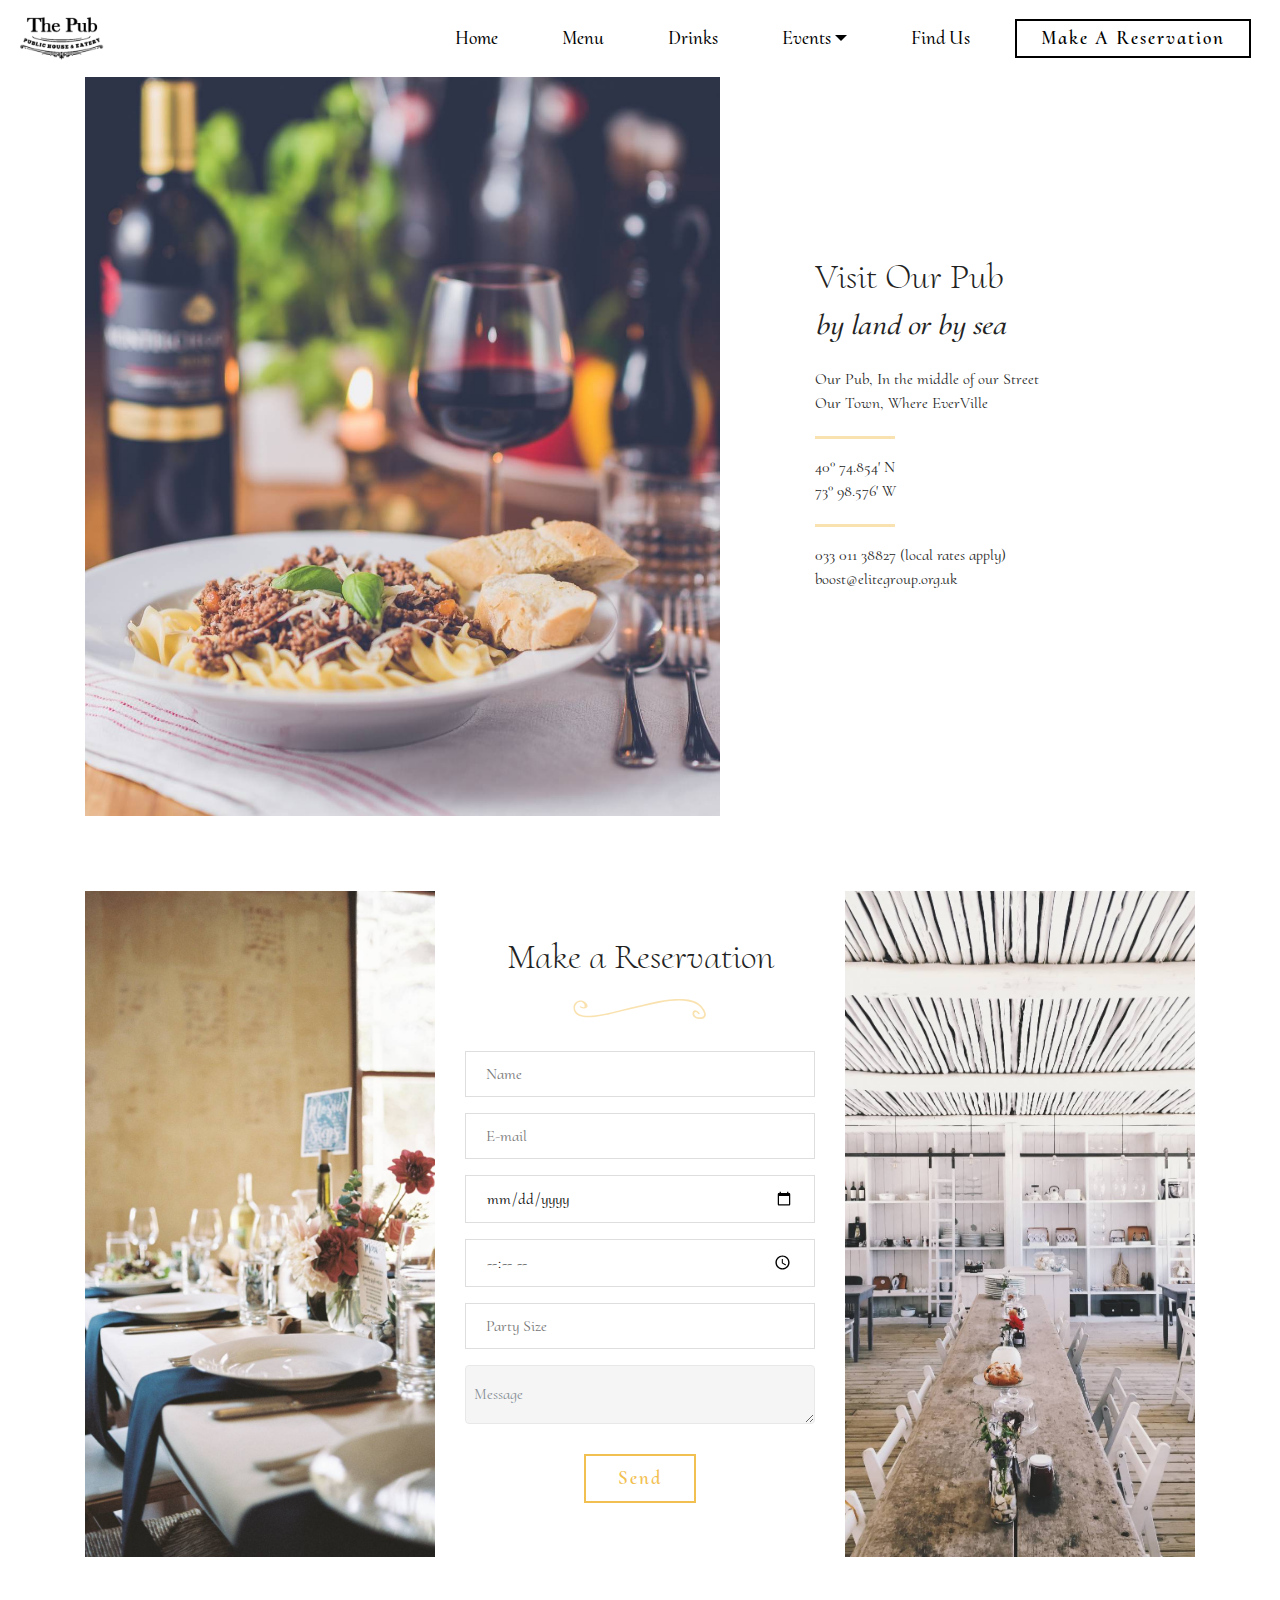
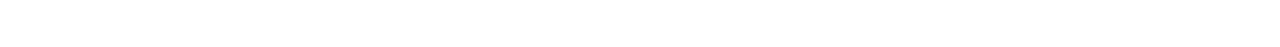
==== contactus.html @ 4fa874d4 "create github pages" ====
<!DOCTYPE html>
<html >
<head>
  <!-- Site made with Mobirise Website Builder v4.7.7, https://mobirise.com -->
  <meta charset="UTF-8">
  <meta http-equiv="X-UA-Compatible" content="IE=edge">
  <meta name="generator" content="Mobirise v4.7.7, mobirise.com">
  <meta name="viewport" content="width=device-width, initial-scale=1, minimum-scale=1">
  <link rel="shortcut icon" href="assets/images/the-pub-logo-122x78.png" type="image/x-icon">
  <meta name="description" content="">
  <title>Contact Us</title>
  <link rel="stylesheet" href="assets/tether/tether.min.css">
  <link rel="stylesheet" href="assets/bootstrap/css/bootstrap.min.css">
  <link rel="stylesheet" href="assets/bootstrap/css/bootstrap-grid.min.css">
  <link rel="stylesheet" href="assets/bootstrap/css/bootstrap-reboot.min.css">
  <link rel="stylesheet" href="assets/socicon/css/styles.css">
  <link rel="stylesheet" href="assets/dropdown/css/style.css">
  <link rel="stylesheet" href="assets/snow-plugins/style.css">
  <link rel="stylesheet" href="assets/theme/css/style.css">
  <link rel="stylesheet" href="assets/mobirise/css/mbr-additional.css" type="text/css">
  
  
  
</head>
<body>
  <section class="menu cid-qUhtDkOtxI" once="menu" id="menu3-j">

    
    

    <nav class="navbar navbar-dropdown navbar-fixed-top navbar-expand-lg">
        <div class="navbar-brand">
            <span class="navbar-logo">
                <a href="https://mobirise.com">
                    <img src="assets/images/the-pub-logo-122x78.png" alt="Mobirise" title="" style="height: 3.8rem;">
                </a>
            </span>
            
        </div>
        <button class="navbar-toggler" type="button" data-toggle="collapse" data-target="#navbarSupportedContent" aria-controls="navbarNavAltMarkup" aria-expanded="false" aria-label="Toggle navigation">
            <div class="hamburger">
                <span></span>
                <span></span>
                <span></span>
                <span></span>
            </div>
        </button>
      <div class="collapse navbar-collapse" id="navbarSupportedContent">
            <ul class="navbar-nav nav-dropdown" data-app-modern-menu="true"><li class="nav-item">
                    <a class="nav-link link text-black display-4" href="index.html">
                        Home
                    </a>
                </li>
                <li class="nav-item dropdown open">
                    <a class="nav-link link text-black display-4" href="menu.html" aria-expanded="false">
                        Menu
                    </a>
                </li><li class="nav-item"><a class="nav-link link text-black display-4" href="page3.html">
                        Drinks</a></li><li class="nav-item dropdown"><a class="nav-link link text-black dropdown-toggle display-4" href="Events.html" data-toggle="dropdown-submenu" aria-expanded="false">
                        Events</a><div class="dropdown-menu"><a class="text-black dropdown-item display-4" href="Events.html#testimonials2-m">What's On at The Pub?</a><a class="text-black dropdown-item display-4" href="Events.html#features5-l" aria-expanded="true">Catering for your occasions</a></div></li><li class="nav-item"><a class="nav-link link text-black display-4" href="contactus.html#info1-f">Find Us</a></li></ul>
            
            <div class="navbar-buttons mbr-section-btn"><a class="btn btn-sm btn-black-outline display-4" href="contactus.html#form2-k">Make A Reservation</a></div>
      </div>
    </nav>
</section>

<section class="info1 cid-qUhtfuglMV" id="info1-f">

    

    

    <div class="container">
        <div class="row justify-content-center align-items-center">
            <div class="col-xs-12 text-block col-sm-5">
                <h2 class="mbr-section-title mbr-fonts-style display-2 align-left">
                    Visit Our Pub</h2>
                <h3 class="mbr-section-subtitle mbr-fonts-style pb-3 display-5 align-left">
                    <em>by land or by sea</em>
                </h3>
                <div class="mbr-section-text mbr-fonts-style align-left display-7">Our Pub, In the middle of our Street
<div>Our Town, Where EverVille</div></div>
                <div class="underline align-left">
                    <div class="line"></div>
                </div>
                <div class="mbr-section-text mbr-fonts-style align-left display-7">
                    <span>
                        40° 74.854' N <br>
                        73° 98.576' W
                    </span>
                </div>
                <div class="underline align-left">
                    <div class="line"></div>
                </div>
                <div class="mbr-section-text mbr-fonts-style align-left display-7"><span>033 011 38827 (local rates apply)&nbsp;<br>boost@elitegroup.org.uk</span></div>
                
            </div>
            <div class="col-xs-12 col-sm-7 img-block align-center">
                <div class="mbr-figure">
                    <img src="assets/images/03.jpg" alt="Mobirise" title="">
                </div>
            </div>
        </div>
    </div>
</section>

<section class="form2 cid-qUhvvFNGIw" id="form2-k">

    

    

    <div class="container">
        <div class="row justify-content-center align-items-stretch">
            <div class="col-sm-12 col-xl-4 img-block align-center col-md-4">
                <div class="mbr-figure">
                    <img src="assets/images/07.jpg" alt="Mobirise" title="">
                </div>
            </div>
            <div class="form-1 col-sm-12 col-xl-4 align-center col-md-4" data-form-type="formoid">
                <h3 class="form-title mbr-fonts-style align-center display-2">Make a Reservation
                </h3>
                <div class="ornament align-center pt-3 pb-4">
                    <svg xmlns="http://www.w3.org/2000/svg" viewBox="0 0 133 20" height="20" width="150" fill="#f9e2af">
                        <g><path d="M127.18,6.19C121-.05,109.94-.24,101.84.1,90.84.56,80,3.3,69.32,5.77c-8,1.86-16,3.63-24,5.72-9.21,2.41-18.6,4.72-28.14,5.19-4.1.2-8.48,0-12.16-2a6.6,6.6,0,0,1-2.7-9A5.46,5.46,0,0,1,7.07,2.77c4-.22,6.73,8.39-.08,4.58a.49.49,0,0,0-.49.84c4.88,3,10.8,0,5.4-4.91C7.6-.63.4,2.06,0,8-1,24,28.25,17,36.29,15.24,53.74,11.37,70.9,6.44,88.53,3.33c11.1-2,24.75-3.54,35.06,2.19a16,16,0,0,1,6.86,8.85c1.29,4.31-4.35,4.2-7,3.52-4.84-1.26-2.42-8,1.22-3,.61.83,2,0,1.4-.82-2.15-2.93-6.71-4.9-7.12.35s8.36,7.24,11.72,4.47C135,15.32,129.91,9,127.18,6.19Z"></path></g>
                    </svg>
                </div>
                
                <div data-form-alert="" hidden="">Please check your email to ensure we can accommodate you, your table is not confirmed until you receive this from us.  We look forward to seeing you.</div>
                <form class="mbr-form" action="https://mobirise.com/" method="post" data-form-title="My Mobirise Form"><input type="hidden" name="email" data-form-email="true" value="VHcekk4h4E9Vu+c2RNaSdSfuYgV0ZsRp8+/59rcC5GfjPSDkpjK/jVgWpQwHnSp/PRB+lciB2mb2DVbcyc57OBYA+OL0rbvxUZrfCsQhsUZtcd/VCOnxSNpc9kMEKS3c" data-form-field="E-mail">
                    <div class="input-wrap" data-for="name">
                        <input type="text" class="field display-7" name="name" placeholder="Name" data-form-field="Name" required="" id="name-form2-k">
                    </div>
                    <div class="input-wrap" data-for="email">
                        <input type="text" class="field display-7" name="email" placeholder="E-mail" data-form-field="E-mail" required="" id="email-form2-k">
                    </div>
                    <div class="input-wrap" data-for="date">
                        <input type="date" class="field display-7" name="date" placeholder="Date" data-form-field="Date" required="" id="date-form2-k">
                    </div>
                    <div class="input-wrap" data-for="time">
                        <input type="time" class="field display-7" name="time" placeholder="Time" data-form-field="Time" id="time-form2-k">
                    </div>
                    <div class="input-wrap" data-for="party">
                        <input type="text" class="field display-7" name="party" placeholder="Party Size" data-form-field="Party" id="party-form2-k">
                    </div>
                    <div class="form-group pb-2" data-for="message">
                        <textarea type="text" class="form-control display-7" name="message" placeholder="Message" rows="1" data-form-field="Message" id="message-form2-k"></textarea>
                    </div>
                    <div class="btn-row">
                        <span class="input-group-btn"><button href="https://mobirise.com/" type="submit" class="btn btn-form btn-primary-outline display-4">Send</button></span>
                    </div>
                </form>
            </div>
            <div class="col-sm-12 col-xl-4 img-block align-center col-md-4">
                <div class="mbr-figure">
                    <img src="assets/images/06.jpg" alt="Mobirise" title="">
                </div>
            </div>
        </div>
    </div>
</section>


  <script src="assets/web/assets/jquery/jquery.min.js"></script>
  <script src="assets/popper/popper.min.js"></script>
  <script src="assets/tether/tether.min.js"></script>
  <script src="assets/bootstrap/js/bootstrap.min.js"></script>
  <script src="assets/smoothscroll/smooth-scroll.js"></script>
  <script src="assets/touch-swipe/jquery.touch-swipe.min.js"></script>
  <script src="assets/dropdown/js/script.min.js"></script>
  <script src="assets/snow-plugins/schnee.js"></script>
  <script src="assets/theme/js/script.js"></script>
  <script src="assets/formoid/formoid.min.js"></script>
  
  
</body>
</html>
---- assets/socicon/css/styles.css ----
@charset "UTF-8";

@font-face {
  font-family: "socicon";
  src:url("../fonts/socicon.eot");
  src:url("../fonts/socicon.eot?#iefix") format("embedded-opentype"),
    url("../fonts/socicon.woff") format("woff"),
    url("../fonts/socicon.ttf") format("truetype"),
    url("../fonts/socicon.svg#socicon") format("svg");
  font-weight: normal;
  font-style: normal;

}

[data-icon]:before {
  font-family: "socicon" !important;
  content: attr(data-icon);
  font-style: normal !important;
  font-weight: normal !important;
  font-variant: normal !important;
  text-transform: none !important;
  speak: none;
  line-height: 1;
  -webkit-font-smoothing: antialiased;
  -moz-osx-font-smoothing: grayscale;
}

[class^="socicon-"]:before,
[class*=" socicon-"]:before {
  font-family: "socicon" !important;
  font-style: normal !important;
  font-weight: normal !important;
  font-variant: normal !important;
  text-transform: none !important;
  speak: none;
  line-height: 1;
  -webkit-font-smoothing: antialiased;
  -moz-osx-font-smoothing: grayscale;
}

.socicon-modelmayhem:before {
  content: "\e000";
}
.socicon-mixcloud:before {
  content: "\e001";
}
.socicon-drupal:before {
  content: "\e002";
}
.socicon-swarm:before {
  content: "\e003";
}
.socicon-istock:before {
  content: "\e004";
}
.socicon-yammer:before {
  content: "\e005";
}
.socicon-ello:before {
  content: "\e006";
}
.socicon-stackoverflow:before {
  content: "\e007";
}
.socicon-persona:before {
  content: "\e008";
}
.socicon-triplej:before {
  content: "\e009";
}
.socicon-houzz:before {
  content: "\e00a";
}
.socicon-rss:before {
  content: "\e00b";
}
.socicon-paypal:before {
  content: "\e00c";
}
.socicon-odnoklassniki:before {
  content: "\e00d";
}
.socicon-airbnb:before {
  content: "\e00e";
}
.socicon-periscope:before {
  content: "\e00f";
}
.socicon-outlook:before {
  content: "\e010";
}
.socicon-coderwall:before {
  content: "\e011";
}
.socicon-tripadvisor:before {
  content: "\e012";
}
.socicon-appnet:before {
  content: "\e013";
}
.socicon-goodreads:before {
  content: "\e014";
}
.socicon-tripit:before {
  content: "\e015";
}
.socicon-lanyrd:before {
  content: "\e016";
}
.socicon-slideshare:before {
  content: "\e017";
}
.socicon-buffer:before {
  content: "\e018";
}
.socicon-disqus:before {
  content: "\e019";
}
.socicon-vkontakte:before {
  content: "\e01a";
}
.socicon-whatsapp:before {
  content: "\e01b";
}
.socicon-patreon:before {
  content: "\e01c";
}
.socicon-storehouse:before {
  content: "\e01d";
}
.socicon-pocket:before {
  content: "\e01e";
}
.socicon-mail:before {
  content: "\e01f";
}
.socicon-blogger:before {
  content: "\e020";
}
.socicon-technorati:before {
  content: "\e021";
}
.socicon-reddit:before {
  content: "\e022";
}
.socicon-dribbble:before {
  content: "\e023";
}
.socicon-stumbleupon:before {
  content: "\e024";
}
.socicon-digg:before {
  content: "\e025";
}
.socicon-envato:before {
  content: "\e026";
}
.socicon-behance:before {
  content: "\e027";
}
.socicon-delicious:before {
  content: "\e028";
}
.socicon-deviantart:before {
  content: "\e029";
}
.socicon-forrst:before {
  content: "\e02a";
}
.socicon-play:before {
  content: "\e02b";
}
.socicon-zerply:before {
  content: "\e02c";
}
.socicon-wikipedia:before {
  content: "\e02d";
}
.socicon-apple:before {
  content: "\e02e";
}
.socicon-flattr:before {
  content: "\e02f";
}
.socicon-github:before {
  content: "\e030";
}
.socicon-renren:before {
  content: "\e031";
}
.socicon-friendfeed:before {
  content: "\e032";
}
.socicon-newsvine:before {
  content: "\e033";
}
.socicon-identica:before {
  content: "\e034";
}
.socicon-bebo:before {
  content: "\e035";
}
.socicon-zynga:before {
  content: "\e036";
}
.socicon-steam:before {
  content: "\e037";
}
.socicon-xbox:before {
  content: "\e038";
}
.socicon-windows:before {
  content: "\e039";
}
.socicon-qq:before {
  content: "\e03a";
}
.socicon-douban:before {
  content: "\e03b";
}
.socicon-meetup:before {
  content: "\e03c";
}
.socicon-playstation:before {
  content: "\e03d";
}
.socicon-android:before {
  content: "\e03e";
}
.socicon-snapchat:before {
  content: "\e03f";
}
.socicon-twitter:before {
  content: "\e040";
}
.socicon-facebook:before {
  content: "\e041";
}
.socicon-googleplus:before {
  content: "\e042";
}
.socicon-pinterest:before {
  content: "\e043";
}
.socicon-foursquare:before {
  content: "\e044";
}
.socicon-yahoo:before {
  content: "\e045";
}
.socicon-skype:before {
  content: "\e046";
}
.socicon-yelp:before {
  content: "\e047";
}
.socicon-feedburner:before {
  content: "\e048";
}
.socicon-linkedin:before {
  content: "\e049";
}
.socicon-viadeo:before {
  content: "\e04a";
}
.socicon-xing:before {
  content: "\e04b";
}
.socicon-myspace:before {
  content: "\e04c";
}
.socicon-soundcloud:before {
  content: "\e04d";
}
.socicon-spotify:before {
  content: "\e04e";
}
.socicon-grooveshark:before {
  content: "\e04f";
}
.socicon-lastfm:before {
  content: "\e050";
}
.socicon-youtube:before {
  content: "\e051";
}
.socicon-vimeo:before {
  content: "\e052";
}
.socicon-dailymotion:before {
  content: "\e053";
}
.socicon-vine:before {
  content: "\e054";
}
.socicon-flickr:before {
  content: "\e055";
}
.socicon-500px:before {
  content: "\e056";
}
.socicon-wordpress:before {
  content: "\e058";
}
.socicon-tumblr:before {
  content: "\e059";
}
.socicon-twitch:before {
  content: "\e05a";
}
.socicon-8tracks:before {
  content: "\e05b";
}
.socicon-amazon:before {
  content: "\e05c";
}
.socicon-icq:before {
  content: "\e05d";
}
.socicon-smugmug:before {
  content: "\e05e";
}
.socicon-ravelry:before {
  content: "\e05f";
}
.socicon-weibo:before {
  content: "\e060";
}
.socicon-baidu:before {
  content: "\e061";
}
.socicon-angellist:before {
  content: "\e062";
}
.socicon-ebay:before {
  content: "\e063";
}
.socicon-imdb:before {
  content: "\e064";
}
.socicon-stayfriends:before {
  content: "\e065";
}
.socicon-residentadvisor:before {
  content: "\e066";
}
.socicon-google:before {
  content: "\e067";
}
.socicon-yandex:before {
  content: "\e068";
}
.socicon-sharethis:before {
  content: "\e069";
}
.socicon-bandcamp:before {
  content: "\e06a";
}
.socicon-itunes:before {
  content: "\e06b";
}
.socicon-deezer:before {
  content: "\e06c";
}
.socicon-telegram:before {
  content: "\e06e";
}
.socicon-openid:before {
  content: "\e06f";
}
.socicon-amplement:before {
  content: "\e070";
}
.socicon-viber:before {
  content: "\e071";
}
.socicon-zomato:before {
  content: "\e072";
}
.socicon-draugiem:before {
  content: "\e074";
}
.socicon-endomodo:before {
  content: "\e075";
}
.socicon-filmweb:before {
  content: "\e076";
}
.socicon-stackexchange:before {
  content: "\e077";
}
.socicon-wykop:before {
  content: "\e078";
}
.socicon-teamspeak:before {
  content: "\e079";
}
.socicon-teamviewer:before {
  content: "\e07a";
}
.socicon-ventrilo:before {
  content: "\e07b";
}
.socicon-younow:before {
  content: "\e07c";
}
.socicon-raidcall:before {
  content: "\e07d";
}
.socicon-mumble:before {
  content: "\e07e";
}
.socicon-medium:before {
  content: "\e06d";
}
.socicon-bebee:before {
  content: "\e07f";
}
.socicon-hitbox:before {
  content: "\e080";
}
.socicon-reverbnation:before {
  content: "\e081";
}
.socicon-formulr:before {
  content: "\e082";
}
.socicon-instagram:before {
  content: "\e057";
}
.socicon-battlenet:before {
  content: "\e083";
}
.socicon-chrome:before {
  content: "\e084";
}
.socicon-discord:before {
  content: "\e086";
}
.socicon-issuu:before {
  content: "\e087";
}
.socicon-macos:before {
  content: "\e088";
}
.socicon-firefox:before {
  content: "\e089";
}
.socicon-opera:before {
  content: "\e08d";
}
.socicon-keybase:before {
  content: "\e090";
}
.socicon-alliance:before {
  content: "\e091";
}
.socicon-livejournal:before {
  content: "\e092";
}
.socicon-googlephotos:before {
  content: "\e093";
}
.socicon-horde:before {
  content: "\e094";
}
.socicon-etsy:before {
  content: "\e095";
}
.socicon-zapier:before {
  content: "\e096";
}
.socicon-google-scholar:before {
  content: "\e097";
}
.socicon-researchgate:before {
  content: "\e098";
}
.socicon-wechat:before {
  content: "\e099";
}
.socicon-strava:before {
  content: "\e09a";
}
.socicon-line:before {
  content: "\e09b";
}
.socicon-lyft:before {
  content: "\e09c";
}
.socicon-uber:before {
  content: "\e09d";
}
.socicon-songkick:before {
  content: "\e09e";
}
.socicon-viewbug:before {
  content: "\e09f";
}
.socicon-googlegroups:before {
  content: "\e0a0";
}
.socicon-quora:before {
  content: "\e073";
}
.socicon-diablo:before {
  content: "\e085";
}
.socicon-blizzard:before {
  content: "\e0a1";
}
.socicon-hearthstone:before {
  content: "\e08b";
}
.socicon-heroes:before {
  content: "\e08a";
}
.socicon-overwatch:before {
  content: "\e08c";
}
.socicon-warcraft:before {
  content: "\e08e";
}
.socicon-starcraft:before {
  content: "\e08f";
}
.socicon-beam:before {
  content: "\e0a2";
}
.socicon-curse:before {
  content: "\e0a3";
}
.socicon-player:before {
  content: "\e0a4";
}
.socicon-streamjar:before {
  content: "\e0a5";
}
.socicon-nintendo:before {
  content: "\e0a6";
}
.socicon-hellocoton:before {
  content: "\e0a7";
}
---- assets/dropdown/css/style.css ----
.navbar-dropdown {
  left: 0;
  padding: 0;
  position: absolute;
  right: 0;
  top: 0;
  transition: all 0.45s ease;
  z-index: 1030;
  background: #282828; }
  .navbar-dropdown .navbar-logo {
    margin-right: 0.8rem;
    transition: margin 0.3s ease-in-out;
    vertical-align: middle; }
    .navbar-dropdown .navbar-logo img {
      height: 3.125rem;
      transition: all 0.3s ease-in-out; }
    .navbar-dropdown .navbar-logo.mbr-iconfont {
      font-size: 3.125rem;
      line-height: 3.125rem; }
  .navbar-dropdown .navbar-caption {
    font-weight: 700;
    white-space: normal;
    vertical-align: -4px;
    line-height: 3.125rem !important; }
    .navbar-dropdown .navbar-caption, .navbar-dropdown .navbar-caption:hover {
      color: inherit;
      text-decoration: none; }
  .navbar-dropdown .mbr-iconfont + .navbar-caption {
    vertical-align: -1px; }
  .navbar-dropdown.navbar-fixed-top {
    position: fixed; }
  .navbar-dropdown .navbar-brand span {
    vertical-align: -4px; }
  .navbar-dropdown.bg-color.transparent {
    background: none; }
  .navbar-dropdown.navbar-short .navbar-brand {
    padding: 0.625rem 0; }
    .navbar-dropdown.navbar-short .navbar-brand span {
      vertical-align: -1px; }
  .navbar-dropdown.navbar-short .navbar-caption {
    line-height: 2.375rem !important;
    vertical-align: -2px; }
  .navbar-dropdown.navbar-short .navbar-logo {
    margin-right: 0.5rem; }
    .navbar-dropdown.navbar-short .navbar-logo img {
      height: 2.375rem; }
    .navbar-dropdown.navbar-short .navbar-logo.mbr-iconfont {
      font-size: 2.375rem;
      line-height: 2.375rem; }
  .navbar-dropdown.navbar-short .mbr-table-cell {
    height: 3.625rem; }
  .navbar-dropdown .navbar-close {
    left: 0.6875rem;
    position: fixed;
    top: 0.75rem;
    z-index: 1000; }
  .navbar-dropdown .hamburger-icon {
    content: "";
    display: inline-block;
    vertical-align: middle;
    width: 16px;
    -webkit-box-shadow: 0 -6px 0 1px #282828,0 0 0 1px #282828,0 6px 0 1px #282828;
    -moz-box-shadow: 0 -6px 0 1px #282828,0 0 0 1px #282828,0 6px 0 1px #282828;
    box-shadow: 0 -6px 0 1px #282828,0 0 0 1px #282828,0 6px 0 1px #282828; }

.dropdown-menu .dropdown-toggle[data-toggle="dropdown-submenu"]::after {
  border-bottom: 0.35em solid transparent;
  border-left: 0.35em solid;
  border-right: 0;
  border-top: 0.35em solid transparent;
  margin-left: 0.3rem; }

.dropdown-menu .dropdown-item:focus {
  outline: 0; }

.nav-dropdown {
  font-size: 0.75rem;
  font-weight: 500;
  height: auto !important; }
  .nav-dropdown .nav-btn {
    padding-left: 1rem; }
  .nav-dropdown .link {
    margin: .667em 1.667em;
    font-weight: 500;
    padding: 0;
    transition: color .2s ease-in-out; }
    .nav-dropdown .link.dropdown-toggle {
      margin-right: 2.583em; }
      .nav-dropdown .link.dropdown-toggle::after {
        margin-left: .25rem;
        border-top: 0.35em solid;
        border-right: 0.35em solid transparent;
        border-left: 0.35em solid transparent;
        border-bottom: 0; }
      .nav-dropdown .link.dropdown-toggle[aria-expanded="true"] {
        margin: 0;
        padding: 0.667em 3.263em  0.667em 1.667em; }
  .nav-dropdown .link::after,
  .nav-dropdown .dropdown-item::after {
    color: inherit; }
  .nav-dropdown .btn {
    font-size: 0.75rem;
    font-weight: 700;
    letter-spacing: 0;
    margin-bottom: 0;
    padding-left: 1.25rem;
    padding-right: 1.25rem; }
  .nav-dropdown .dropdown-menu {
    border-radius: 0;
    border: 0;
    left: 0;
    margin: 0;
    padding-bottom: 1.25rem;
    padding-top: 1.25rem;
    position: relative; }
  .nav-dropdown .dropdown-submenu {
    margin-left: 0.125rem;
    top: 0; }
  .nav-dropdown .dropdown-item {
    font-weight: 500;
    line-height: 2;
    padding: 0.3846em 4.615em 0.3846em 1.5385em;
    position: relative;
    transition: color .2s ease-in-out, background-color .2s ease-in-out; }
    .nav-dropdown .dropdown-item::after {
      margin-top: -0.3077em;
      position: absolute;
      right: 1.1538em;
      top: 50%; }
    .nav-dropdown .dropdown-item:focus, .nav-dropdown .dropdown-item:hover {
      background: none; }

@media (max-width: 767px) {
  .nav-dropdown.navbar-toggleable-sm {
    bottom: 0;
    display: none;
    left: 0;
    overflow-x: hidden;
    position: fixed;
    top: 0;
    transform: translateX(-100%);
    -ms-transform: translateX(-100%);
    -webkit-transform: translateX(-100%);
    width: 18.75rem;
    z-index: 999; } }
.nav-dropdown.navbar-toggleable-xl {
  bottom: 0;
  display: none;
  left: 0;
  overflow-x: hidden;
  position: fixed;
  top: 0;
  transform: translateX(-100%);
  -ms-transform: translateX(-100%);
  -webkit-transform: translateX(-100%);
  width: 18.75rem;
  z-index: 999; }

.nav-dropdown-sm {
  display: block !important;
  overflow-x: hidden;
  overflow: auto;
  padding-top: 3.875rem; }
  .nav-dropdown-sm::after {
    content: "";
    display: block;
    height: 3rem;
    width: 100%; }
  .nav-dropdown-sm.collapse.in ~ .navbar-close {
    display: block !important; }
  .nav-dropdown-sm.collapsing, .nav-dropdown-sm.collapse.in {
    transform: translateX(0);
    -ms-transform: translateX(0);
    -webkit-transform: translateX(0);
    transition: all 0.25s ease-out;
    -webkit-transition: all 0.25s ease-out;
    background: #282828; }
  .nav-dropdown-sm.collapsing[aria-expanded="false"] {
    transform: translateX(-100%);
    -ms-transform: translateX(-100%);
    -webkit-transform: translateX(-100%); }
  .nav-dropdown-sm .nav-item {
    display: block;
    margin-left: 0 !important;
    padding-left: 0; }
  .nav-dropdown-sm .link,
  .nav-dropdown-sm .dropdown-item {
    border-top: 1px dotted rgba(255, 255, 255, 0.1);
    font-size: 0.8125rem;
    line-height: 1.6;
    margin: 0 !important;
    padding: 0.875rem 2.4rem 0.875rem 1.5625rem !important;
    position: relative;
    white-space: normal; }
    .nav-dropdown-sm .link:focus, .nav-dropdown-sm .link:hover,
    .nav-dropdown-sm .dropdown-item:focus,
    .nav-dropdown-sm .dropdown-item:hover {
      background: rgba(0, 0, 0, 0.2) !important;
      color: #c0a375; }
  .nav-dropdown-sm .nav-btn {
    position: relative;
    padding: 1.5625rem 1.5625rem 0 1.5625rem; }
    .nav-dropdown-sm .nav-btn::before {
      border-top: 1px dotted rgba(255, 255, 255, 0.1);
      content: "";
      left: 0;
      position: absolute;
      top: 0;
      width: 100%; }
    .nav-dropdown-sm .nav-btn + .nav-btn {
      padding-top: 0.625rem; }
      .nav-dropdown-sm .nav-btn + .nav-btn::before {
        display: none; }
  .nav-dropdown-sm .btn {
    padding: 0.625rem 0; }
  .nav-dropdown-sm .dropdown-toggle[data-toggle="dropdown-submenu"]::after {
    margin-left: .25rem;
    border-top: 0.35em solid;
    border-right: 0.35em solid transparent;
    border-left: 0.35em solid transparent;
    border-bottom: 0; }
  .nav-dropdown-sm .dropdown-toggle[data-toggle="dropdown-submenu"][aria-expanded="true"]::after {
    border-top: 0;
    border-right: 0.35em solid transparent;
    border-left: 0.35em solid transparent;
    border-bottom: 0.35em solid; }
  .nav-dropdown-sm .dropdown-menu {
    margin: 0;
    padding: 0;
    position: relative;
    top: 0;
    left: 0;
    width: 100%;
    border: 0;
    float: none;
    border-radius: 0;
    background: none; }
  .nav-dropdown-sm .dropdown-submenu {
    left: 100%;
    margin-left: 0.125rem;
    margin-top: -1.25rem;
    top: 0; }

.navbar-toggleable-sm .nav-dropdown .dropdown-menu {
  position: absolute; }

.navbar-toggleable-sm .nav-dropdown .dropdown-submenu {
  left: 100%;
  margin-left: 0.125rem;
  margin-top: -1.25rem;
  top: 0; }

.navbar-toggleable-sm.opened .nav-dropdown .dropdown-menu {
  position: relative; }

.navbar-toggleable-sm.opened .nav-dropdown .dropdown-submenu {
  left: 0;
  margin-left: 00rem;
  margin-top: 0rem;
  top: 0; }

.is-builder .nav-dropdown.collapsing {
  transition: none !important; }

/*# sourceMappingURL=style.css.map */
---- assets/snow-plugins/style.css ----
#wintertime {
	border: 4px dotted #FFCC22;
	border-bottom-color: #BB8800;
	border-right-color: #BB8800;
	width: 400px;
	height: 300px;
	text-align: center;
	margin: auto;
	padding-top: 100px;
	background-color: #00CCFF;
}
---- assets/theme/css/style.css ----
.engine {
	position: absolute;
	text-indent: -2400px;
	text-align: center;
	padding: 0;
	top: 0;
	left: -2400px;
}/*!
 * Mobirise v4 theme (https://mobirise.com/)
 * Copyright 2017 Mobirise
 */
section {
  background-color: #eeeeee; }

section,
.container,
.container-fluid {
  position: relative;
  word-wrap: break-word; }

a.mbr-iconfont:hover {
  text-decoration: none; }

.article .lead p, .article .lead ul, .article .lead ol, .article .lead pre, .article .lead blockquote {
  margin-bottom: 0; }

a {
  font-style: normal;
  font-weight: 400;
  cursor: pointer; }
  a, a:hover {
    text-decoration: none; }

figure {
  margin-bottom: 0; }

body {
  color: #232323; }

h1, h2, h3, h4, h5, h6,
.h1, .h2, .h3, .h4, .h5, .h6,
.display-1, .display-2, .display-3, .display-4 {
  line-height: 1;
  word-break: break-word;
  word-wrap: break-word; }

b, strong {
  font-weight: bold; }

blockquote {
  padding: 10px 0 10px 20px;
  position: relative;
  border-left: 2px solid;
  border-color: #ff3366; }

input:-webkit-autofill, input:-webkit-autofill:hover, input:-webkit-autofill:focus, input:-webkit-autofill:active {
  transition-delay: 9999s;
  transition-property: background-color, color; }

textarea[type="hidden"] {
  display: none; }

body {
  position: relative; }

section {
  background-position: 50% 50%;
  background-repeat: no-repeat;
  background-size: cover; }
  section .mbr-background-video,
  section .mbr-background-video-preview {
    position: absolute;
    bottom: 0;
    left: 0;
    right: 0;
    top: 0; }

.hidden {
  visibility: hidden; }

.mbr-z-index20 {
  z-index: 20; }

/*! Base colors */
.mbr-white {
  color: #ffffff; }

.mbr-black {
  color: #000000; }

.mbr-bg-white {
  background-color: #ffffff; }

.mbr-bg-black {
  background-color: #000000; }

/*! Text-aligns */
.align-left {
  text-align: left; }

.align-center {
  text-align: center; }

.align-right {
  text-align: right; }

@media (max-width: 767px) {
  .align-left, .align-center, .align-right, .mbr-section-btn, .mbr-section-title {
    text-align: center; } }
/*! Font-weight  */
.mbr-light {
  font-weight: 300; }

.mbr-regular {
  font-weight: 400; }

.mbr-semibold {
  font-weight: 500; }

.mbr-bold {
  font-weight: 700; }

/*! Media  */
.media-size-item {
  -webkit-flex: 1 1 auto;
  -moz-flex: 1 1 auto;
  -ms-flex: 1 1 auto;
  -o-flex: 1 1 auto;
  flex: 1 1 auto; }

.media-content {
  -webkit-flex-basis: 100%;
  flex-basis: 100%; }

.media-container-row {
  display: -ms-flexbox;
  display: -webkit-flex;
  display: flex;
  -webkit-flex-direction: row;
  -ms-flex-direction: row;
  flex-direction: row;
  -webkit-flex-wrap: wrap;
  -ms-flex-wrap: wrap;
  flex-wrap: wrap;
  -webkit-justify-content: center;
  -ms-flex-pack: center;
  justify-content: center;
  -webkit-align-content: center;
  -ms-flex-line-pack: center;
  align-content: center;
  -webkit-align-items: start;
  -ms-flex-align: start;
  align-items: start; }
  .media-container-row .media-size-item {
    width: 400px; }

.media-container-column {
  display: -ms-flexbox;
  display: -webkit-flex;
  display: flex;
  -webkit-flex-direction: column;
  -ms-flex-direction: column;
  flex-direction: column;
  -webkit-flex-wrap: wrap;
  -ms-flex-wrap: wrap;
  flex-wrap: wrap;
  -webkit-justify-content: center;
  -ms-flex-pack: center;
  justify-content: center;
  -webkit-align-content: center;
  -ms-flex-line-pack: center;
  align-content: center;
  -webkit-align-items: stretch;
  -ms-flex-align: stretch;
  align-items: stretch; }
  .media-container-column > * {
    width: 100%; }

@media (min-width: 992px) {
  .media-container-row {
    -webkit-flex-wrap: nowrap;
    -ms-flex-wrap: nowrap;
    flex-wrap: nowrap; } }
figure {
  overflow: hidden; }

figure[mbr-media-size] {
  transition: width 0.1s; }

.mbr-figure img, .mbr-figure iframe {
  display: block;
  width: 100%; }

.card {
  background-color: transparent;
  border: none; }

.card-img {
  text-align: center;
  flex-shrink: 0; }

.media {
  max-width: 100%;
  margin: 0 auto; }

.mbr-figure {
  -ms-flex-item-align: center;
  -ms-grid-row-align: center;
  -webkit-align-self: center;
  align-self: center; }

.media-container > div {
  max-width: 100%; }

.mbr-figure img, .card-img img {
  width: 100%; }

@media (max-width: 991px) {
  .media-size-item {
    width: auto !important; }

  .media {
    width: auto; }

  .mbr-figure {
    width: 100% !important; } }
/*! Buttons */
.mbr-section-btn {
  margin-left: -.25rem;
  margin-right: -.25rem;
  font-size: 0; }

nav .mbr-section-btn {
  margin-left: 0rem;
  margin-right: 0rem; }

/*! Btn icon margin */
.btn .mbr-iconfont, .btn.btn-sm .mbr-iconfont {
  cursor: pointer;
  margin-right: 0.5rem; }

.btn.btn-md .mbr-iconfont, .btn.btn-md .mbr-iconfont {
  margin-right: 0.8rem; }

.mbr-regular {
  font-weight: 400; }

.mbr-semibold {
  font-weight: 500; }

.mbr-bold {
  font-weight: 700; }

[type="submit"] {
  -webkit-appearance: none; }

/*! Full-screen */
.mbr-fullscreen .mbr-overlay {
  min-height: 100vh; }

.mbr-fullscreen {
  display: flex;
  display: -webkit-flex;
  display: -moz-flex;
  display: -ms-flex;
  display: -o-flex;
  align-items: center;
  -webkit-align-items: center;
  min-height: 100vh;
  padding-top: 3rem;
  padding-bottom: 3rem; }

/*! Map */
.map {
  height: 25rem;
  position: relative; }
  .map iframe {
    width: 100%;
    height: 100%; }

/* Form */
.form-asterisk {
  font-family: initial;
  position: absolute;
  top: -2px;
  font-weight: normal; }

/*! Scroll to top arrow */
.mbr-arrow-up {
  bottom: 25px;
  right: 90px;
  position: fixed;
  text-align: right;
  z-index: 5000;
  color: #ffffff;
  font-size: 32px;
  transform: rotate(180deg);
  -webkit-transform: rotate(180deg); }

.mbr-arrow-up a {
  background: rgba(0, 0, 0, 0.2);
  border-radius: 3px;
  color: #fff;
  display: inline-block;
  height: 60px;
  width: 60px;
  outline-style: none !important;
  position: relative;
  text-decoration: none;
  transition: all .3s ease-in-out;
  cursor: pointer;
  text-align: center; }
  .mbr-arrow-up a:hover {
    background-color: rgba(0, 0, 0, 0.4); }
  .mbr-arrow-up a i {
    line-height: 60px; }

.mbr-arrow-up-icon {
  display: block;
  color: #fff; }

.mbr-arrow-up-icon::before {
  content: "\203a";
  display: inline-block;
  font-family: serif;
  font-size: 32px;
  line-height: 1;
  font-style: normal;
  position: relative;
  top: 6px;
  left: -4px;
  -webkit-transform: rotate(-90deg);
  transform: rotate(-90deg); }

/*! Arrow Down */
.mbr-arrow {
  position: absolute;
  bottom: 45px;
  left: 50%;
  width: 60px;
  height: 60px;
  cursor: pointer;
  background-color: rgba(80, 80, 80, 0.5);
  border-radius: 50%;
  -webkit-transform: translateX(-50%);
  transform: translateX(-50%); }
  .mbr-arrow > a {
    display: inline-block;
    text-decoration: none;
    outline-style: none;
    -webkit-animation: arrowdown 1.7s ease-in-out infinite;
    animation: arrowdown 1.7s ease-in-out infinite; }
    .mbr-arrow > a > i {
      position: absolute;
      top: -2px;
      left: 15px;
      font-size: 2rem; }

@keyframes arrowdown {
  0% {
    transform: translateY(0px);
    -webkit-transform: translateY(0px); }
  50% {
    transform: translateY(-5px);
    -webkit-transform: translateY(-5px); }
  100% {
    transform: translateY(0px);
    -webkit-transform: translateY(0px); } }
@-webkit-keyframes arrowdown {
  0% {
    transform: translateY(0px);
    -webkit-transform: translateY(0px); }
  50% {
    transform: translateY(-5px);
    -webkit-transform: translateY(-5px); }
  100% {
    transform: translateY(0px);
    -webkit-transform: translateY(0px); } }
@media (max-width: 500px) {
  .mbr-arrow-up {
    left: 50%;
    right: auto;
    transform: translateX(-50%) rotate(180deg);
    -webkit-transform: translateX(-50%) rotate(180deg); } }
/*Gradients animation*/
@keyframes gradient-animation {
  from {
    background-position: 0% 100%;
    animation-timing-function: ease-in-out; }
  to {
    background-position: 100% 0%;
    animation-timing-function: ease-in-out; } }
@-webkit-keyframes gradient-animation {
  from {
    background-position: 0% 100%;
    animation-timing-function: ease-in-out; }
  to {
    background-position: 100% 0%;
    animation-timing-function: ease-in-out; } }
.bg-gradient {
  background-size: 200% 200%;
  animation: gradient-animation 5s infinite alternate;
  -webkit-animation: gradient-animation 5s infinite alternate; }

.menu .navbar-brand {
  display: -webkit-flex;
  display: flex; }
  .menu .navbar-brand span {
    display: flex;
    display: -webkit-flex; }
  .menu .navbar-brand .navbar-caption-wrap {
    display: -webkit-flex; }
  .menu .navbar-brand .navbar-logo img {
    display: -webkit-flex; }
@media (min-width: 768px) and (max-width: 991px) {
  .menu .navbar-toggleable-sm .navbar-nav {
    display: -webkit-box;
    display: -webkit-flex;
    display: -ms-flexbox; } }
@media (min-width: 992px) {
  .menu .navbar-nav.nav-dropdown {
    display: -webkit-flex; }
  .menu .navbar-toggleable-sm .navbar-collapse {
    display: -webkit-flex !important; } }

/*# sourceMappingURL=style.css.map */
---- assets/mobirise/css/mbr-additional.css ----
@import url(https://fonts.googleapis.com/css?family=Josefin+Sans:300,300i,400,400i,600,600i,700,700i);
@import url(https://fonts.googleapis.com/css?family=Cormorant+Upright:300,400,500,600,700);





body {
  font-family: Josefin Sans;
  font-style: normal;
  line-height: 1.5;
}
.mbr-section-title {
  font-style: normal;
  line-height: 1.2;
}
.mbr-section-subtitle {
  line-height: 1.3;
}
.mbr-text {
  font-style: normal;
  line-height: 1.6;
}
.display-1 {
  font-family: 'Josefin Sans', sans-serif;
  font-size: 3rem;
}
.display-1 > .mbr-iconfont {
  font-size: 4.8rem;
}
.display-2 {
  font-family: 'Cormorant Upright', serif;
  font-size: 2.25rem;
}
.display-2 > .mbr-iconfont {
  font-size: 3.6rem;
}
.display-4 {
  font-family: 'Cormorant Upright', serif;
  font-size: 1.2rem;
}
.display-4 > .mbr-iconfont {
  font-size: 1.92rem;
}
.display-5 {
  font-family: 'Cormorant Upright', serif;
  font-size: 1.8rem;
}
.display-5 > .mbr-iconfont {
  font-size: 2.88rem;
}
.display-7 {
  font-family: 'Cormorant Upright', serif;
  font-size: 1rem;
}
.display-7 > .mbr-iconfont {
  font-size: 1.6rem;
}
/* ---- Fluid typography for mobile devices ---- */
/* 1.4 - font scale ratio ( bootstrap == 1.42857 ) */
/* 100vw - current viewport width */
/* (48 - 20)  48 == 48rem == 768px, 20 == 20rem == 320px(minimal supported viewport) */
/* 0.65 - min scale variable, may vary */
@media (max-width: 768px) {
  .display-1 {
    font-size: 2.4rem;
    font-size: calc( 1.7rem + (3 - 1.7) * ((100vw - 20rem) / (48 - 20)));
    line-height: calc( 1.4 * (1.7rem + (3 - 1.7) * ((100vw - 20rem) / (48 - 20))));
  }
  .display-2 {
    font-size: 1.8rem;
    font-size: calc( 1.4375rem + (2.25 - 1.4375) * ((100vw - 20rem) / (48 - 20)));
    line-height: calc( 1.4 * (1.4375rem + (2.25 - 1.4375) * ((100vw - 20rem) / (48 - 20))));
  }
  .display-4 {
    font-size: 0.96rem;
    font-size: calc( 1.07rem + (1.2 - 1.07) * ((100vw - 20rem) / (48 - 20)));
    line-height: calc( 1.4 * (1.07rem + (1.2 - 1.07) * ((100vw - 20rem) / (48 - 20))));
  }
  .display-5 {
    font-size: 1.44rem;
    font-size: calc( 1.28rem + (1.8 - 1.28) * ((100vw - 20rem) / (48 - 20)));
    line-height: calc( 1.4 * (1.28rem + (1.8 - 1.28) * ((100vw - 20rem) / (48 - 20))));
  }
}
/* Buttons */
.btn {
  border-radius: 0;
  font-weight: 600;
  border-width: 2px;
  font-style: normal;
  letter-spacing: 2px;
  margin: .4rem .8rem;
  white-space: normal;
  -webkit-transition: all 0.3s ease-in-out;
  -moz-transition: all 0.3s ease-in-out;
  transition: all 0.3s ease-in-out;
  padding: 0.8rem 2rem;
  border-radius: 0px;
  display: inline-flex;
  align-items: center;
  justify-content: center;
  word-break: break-word;
}
.btn-sm {
  font-weight: 600;
  letter-spacing: 2px;
  -webkit-transition: all 0.3s ease-in-out;
  -moz-transition: all 0.3s ease-in-out;
  transition: all 0.3s ease-in-out;
  padding: 0.5rem 1.5rem;
  border-radius: 0px;
}
.btn-md {
  font-weight: 600;
  letter-spacing: 2px;
  margin: .4rem .8rem !important;
  -webkit-transition: all 0.3s ease-in-out;
  -moz-transition: all 0.3s ease-in-out;
  transition: all 0.3s ease-in-out;
  padding: 0.8rem 2rem;
  border-radius: 0px;
}
.btn-lg {
  font-weight: 600;
  letter-spacing: 2px;
  margin: .4rem .8rem !important;
  -webkit-transition: all 0.3s ease-in-out;
  -moz-transition: all 0.3s ease-in-out;
  transition: all 0.3s ease-in-out;
  padding: 0.8rem 2rem;
  border-radius: 0px;
}
.bg-primary {
  background-color: #f9e2af !important;
}
.bg-success {
  background-color: #98e38d !important;
}
.bg-info {
  background-color: #69b9d0 !important;
}
.bg-warning {
  background-color: #c1c1c1 !important;
}
.bg-danger {
  background-color: #444444 !important;
}
.btn-primary,
.btn-primary:active,
.btn-primary.active {
  background-color: #f9e2af;
  border-color: #f9e2af;
  color: #ffffff;
}
.btn-primary:hover,
.btn-primary:focus,
.btn-primary.focus {
  color: #ffffff;
  background-color: #f4c868;
  border-color: #f4c868;
}
.btn-primary.disabled,
.btn-primary:disabled {
  color: #ffffff !important;
  background-color: #f4c868 !important;
  border-color: #f4c868 !important;
}
.btn-secondary,
.btn-secondary:active,
.btn-secondary.active {
  background-color: #f5aeb5;
  border-color: #f5aeb5;
  color: #ffffff;
}
.btn-secondary:hover,
.btn-secondary:focus,
.btn-secondary.focus {
  color: #ffffff;
  background-color: #ed6a77;
  border-color: #ed6a77;
}
.btn-secondary.disabled,
.btn-secondary:disabled {
  color: #ffffff !important;
  background-color: #ed6a77 !important;
  border-color: #ed6a77 !important;
}
.btn-info,
.btn-info:active,
.btn-info.active {
  background-color: #69b9d0;
  border-color: #69b9d0;
  color: #ffffff;
}
.btn-info:hover,
.btn-info:focus,
.btn-info.focus {
  color: #ffffff;
  background-color: #3898b4;
  border-color: #3898b4;
}
.btn-info.disabled,
.btn-info:disabled {
  color: #ffffff !important;
  background-color: #3898b4 !important;
  border-color: #3898b4 !important;
}
.btn-success,
.btn-success:active,
.btn-success.active {
  background-color: #98e38d;
  border-color: #98e38d;
  color: #ffffff;
}
.btn-success:hover,
.btn-success:focus,
.btn-success.focus {
  color: #ffffff;
  background-color: #61d450;
  border-color: #61d450;
}
.btn-success.disabled,
.btn-success:disabled {
  color: #ffffff !important;
  background-color: #61d450 !important;
  border-color: #61d450 !important;
}
.btn-warning,
.btn-warning:active,
.btn-warning.active {
  background-color: #c1c1c1;
  border-color: #c1c1c1;
  color: #ffffff;
}
.btn-warning:hover,
.btn-warning:focus,
.btn-warning.focus {
  color: #ffffff;
  background-color: #9b9b9b;
  border-color: #9b9b9b;
}
.btn-warning.disabled,
.btn-warning:disabled {
  color: #ffffff !important;
  background-color: #9b9b9b !important;
  border-color: #9b9b9b !important;
}
.btn-danger,
.btn-danger:active,
.btn-danger.active {
  background-color: #444444;
  border-color: #444444;
  color: #ffffff;
}
.btn-danger:hover,
.btn-danger:focus,
.btn-danger.focus {
  color: #ffffff;
  background-color: #1e1e1e;
  border-color: #1e1e1e;
}
.btn-danger.disabled,
.btn-danger:disabled {
  color: #ffffff !important;
  background-color: #1e1e1e !important;
  border-color: #1e1e1e !important;
}
.btn-white {
  color: #333333 !important;
}
.btn-white,
.btn-white:active,
.btn-white.active {
  background-color: #ffffff;
  border-color: #ffffff;
  color: #ffffff;
}
.btn-white:hover,
.btn-white:focus,
.btn-white.focus {
  color: #ffffff;
  background-color: #d4d4d4;
  border-color: #d4d4d4;
}
.btn-white.disabled,
.btn-white:disabled {
  color: #ffffff !important;
  background-color: #d4d4d4 !important;
  border-color: #d4d4d4 !important;
}
.btn-black,
.btn-black:active,
.btn-black.active {
  background-color: #333333;
  border-color: #333333;
  color: #ffffff;
}
.btn-black:hover,
.btn-black:focus,
.btn-black.focus {
  color: #ffffff;
  background-color: #0d0d0d;
  border-color: #0d0d0d;
}
.btn-black.disabled,
.btn-black:disabled {
  color: #ffffff !important;
  background-color: #0d0d0d !important;
  border-color: #0d0d0d !important;
}
.btn-primary-outline,
.btn-primary-outline:active,
.btn-primary-outline.active {
  background: none;
  border-color: #f2c050;
  color: #f2c050;
}
.btn-primary-outline:hover,
.btn-primary-outline:focus,
.btn-primary-outline.focus {
  color: #ffffff;
  background-color: #f9e2af;
  border-color: #f9e2af;
}
.btn-primary-outline.disabled,
.btn-primary-outline:disabled {
  color: #ffffff !important;
  background-color: #f9e2af !important;
  border-color: #f9e2af !important;
}
.btn-secondary-outline,
.btn-secondary-outline:active,
.btn-secondary-outline.active {
  background: none;
  border-color: #ea5362;
  color: #ea5362;
}
.btn-secondary-outline:hover,
.btn-secondary-outline:focus,
.btn-secondary-outline.focus {
  color: #ffffff;
  background-color: #f5aeb5;
  border-color: #f5aeb5;
}
.btn-secondary-outline.disabled,
.btn-secondary-outline:disabled {
  color: #ffffff !important;
  background-color: #f5aeb5 !important;
  border-color: #f5aeb5 !important;
}
.btn-info-outline,
.btn-info-outline:active,
.btn-info-outline.active {
  background: none;
  border-color: #3288a1;
  color: #3288a1;
}
.btn-info-outline:hover,
.btn-info-outline:focus,
.btn-info-outline.focus {
  color: #ffffff;
  background-color: #69b9d0;
  border-color: #69b9d0;
}
.btn-info-outline.disabled,
.btn-info-outline:disabled {
  color: #ffffff !important;
  background-color: #69b9d0 !important;
  border-color: #69b9d0 !important;
}
.btn-success-outline,
.btn-success-outline:active,
.btn-success-outline.active {
  background: none;
  border-color: #4ecf3b;
  color: #4ecf3b;
}
.btn-success-outline:hover,
.btn-success-outline:focus,
.btn-success-outline.focus {
  color: #ffffff;
  background-color: #98e38d;
  border-color: #98e38d;
}
.btn-success-outline.disabled,
.btn-success-outline:disabled {
  color: #ffffff !important;
  background-color: #98e38d !important;
  border-color: #98e38d !important;
}
.btn-warning-outline,
.btn-warning-outline:active,
.btn-warning-outline.active {
  background: none;
  border-color: #8e8e8e;
  color: #8e8e8e;
}
.btn-warning-outline:hover,
.btn-warning-outline:focus,
.btn-warning-outline.focus {
  color: #ffffff;
  background-color: #c1c1c1;
  border-color: #c1c1c1;
}
.btn-warning-outline.disabled,
.btn-warning-outline:disabled {
  color: #ffffff !important;
  background-color: #c1c1c1 !important;
  border-color: #c1c1c1 !important;
}
.btn-danger-outline,
.btn-danger-outline:active,
.btn-danger-outline.active {
  background: none;
  border-color: #111111;
  color: #111111;
}
.btn-danger-outline:hover,
.btn-danger-outline:focus,
.btn-danger-outline.focus {
  color: #ffffff;
  background-color: #444444;
  border-color: #444444;
}
.btn-danger-outline.disabled,
.btn-danger-outline:disabled {
  color: #ffffff !important;
  background-color: #444444 !important;
  border-color: #444444 !important;
}
.btn-black-outline,
.btn-black-outline:active,
.btn-black-outline.active {
  background: none;
  border-color: #000000;
  color: #000000;
}
.btn-black-outline:hover,
.btn-black-outline:focus,
.btn-black-outline.focus {
  color: #ffffff;
  background-color: #333333;
  border-color: #333333;
}
.btn-black-outline.disabled,
.btn-black-outline:disabled {
  color: #ffffff !important;
  background-color: #333333 !important;
  border-color: #333333 !important;
}
.btn-white-outline,
.btn-white-outline:active,
.btn-white-outline.active {
  background: none;
  border-color: #ffffff;
  color: #ffffff;
}
.btn-white-outline:hover,
.btn-white-outline:focus,
.btn-white-outline.focus {
  color: #333333;
  background-color: #ffffff;
  border-color: #ffffff;
}
.text-primary {
  color: #f9e2af !important;
}
.text-secondary {
  color: #f5aeb5 !important;
}
.text-success {
  color: #98e38d !important;
}
.text-info {
  color: #69b9d0 !important;
}
.text-warning {
  color: #c1c1c1 !important;
}
.text-danger {
  color: #444444 !important;
}
.text-white {
  color: #ffffff !important;
}
.text-black {
  color: #000000 !important;
}
a.text-primary:hover,
a.text-primary:focus {
  color: #f2c050 !important;
}
a.text-secondary:hover,
a.text-secondary:focus {
  color: #ea5362 !important;
}
a.text-success:hover,
a.text-success:focus {
  color: #4ecf3b !important;
}
a.text-info:hover,
a.text-info:focus {
  color: #3288a1 !important;
}
a.text-warning:hover,
a.text-warning:focus {
  color: #8e8e8e !important;
}
a.text-danger:hover,
a.text-danger:focus {
  color: #111111 !important;
}
a.text-white:hover,
a.text-white:focus {
  color: #b3b3b3 !important;
}
a.text-black:hover,
a.text-black:focus {
  color: #4d4d4d !important;
}
.alert-success {
  background-color: #98e38d;
}
.alert-info {
  background-color: #69b9d0;
}
.alert-warning {
  background-color: #c1c1c1;
}
.alert-danger {
  background-color: #444444;
}
.mbr-gallery-filter li.active .btn {
  background-color: #f9e2af;
  border-color: #f9e2af;
  color: #b5810e;
}
.mbr-gallery-filter li.active .btn:focus {
  box-shadow: none;
}
.btn-form {
  border-radius: 0;
}
.btn-form:hover {
  cursor: pointer;
}
a,
a:hover {
  color: #f9e2af;
}
.mbr-plan-header.bg-primary .mbr-plan-subtitle,
.mbr-plan-header.bg-primary .mbr-plan-price-desc {
  color: #ffffff;
}
.mbr-plan-header.bg-success .mbr-plan-subtitle,
.mbr-plan-header.bg-success .mbr-plan-price-desc {
  color: #ffffff;
}
.mbr-plan-header.bg-info .mbr-plan-subtitle,
.mbr-plan-header.bg-info .mbr-plan-price-desc {
  color: #ffffff;
}
.mbr-plan-header.bg-warning .mbr-plan-subtitle,
.mbr-plan-header.bg-warning .mbr-plan-price-desc {
  color: #ffffff;
}
.mbr-plan-header.bg-danger .mbr-plan-subtitle,
.mbr-plan-header.bg-danger .mbr-plan-price-desc {
  color: #b7b7b7;
}
/* Scroll to top button*/
.scrollToTop_wraper {
  opacity: 0 !important;
}
#scrollToTop a {
  border: 2px solid #ffbc00;
  background: transparent;
}
#scrollToTop a i:before {
  content: '';
  position: absolute;
  height: 40%;
  top: 25%;
  background: #ffbc00;
  width: 2px;
  left: calc(50% - 1px);
}
#scrollToTop a i:after {
  content: '';
  position: absolute;
  display: block;
  border-top: 2px solid #ffbc00;
  border-right: 2px solid #ffbc00;
  width: 40%;
  height: 40%;
  left: 30%;
  bottom: 30%;
  transform: rotate(135deg);
}
/* Others*/
.note-check a[data-value=Rubik] {
  font-style: normal;
}
.mbr-arrow {
  background-color: transparent;
  opacity: .7;
  transition: .3s;
  text-align: center;
  width: auto;
}
.mbr-arrow:hover {
  opacity: 1;
}
.mbr-arrow a {
  display: block;
}
.mbr-arrow a i {
  color: #ffbc00;
  top: auto !important;
  left: auto !important;
}
@media (max-width: 767px) {
  .mbr-arrow {
    display: none;
  }
}
.form-control-label {
  position: relative;
  cursor: pointer;
  margin-bottom: .357em;
  padding: 0;
}
.alert {
  color: #ffffff;
  border-radius: 0;
  border: 0;
  font-size: .875rem;
  line-height: 1.5;
  margin-bottom: 1.875rem;
  padding: 1.25rem;
  position: relative;
}
.alert.alert-form::after {
  background-color: inherit;
  bottom: -7px;
  content: "";
  display: block;
  height: 14px;
  left: 50%;
  margin-left: -7px;
  position: absolute;
  transform: rotate(45deg);
  width: 14px;
}
.form-control {
  background-color: #f5f5f5;
  box-shadow: none;
  color: #565656;
  font-family: 'Cormorant Upright', serif;
  font-size: 1rem;
  line-height: 1.43;
  min-height: 3.5em;
  padding: 1.07em .5em;
}
.form-control > .mbr-iconfont {
  font-size: 1.6rem;
}
.form-control,
.form-control:focus {
  border: 1px solid #e8e8e8;
}
.form-active .form-control:invalid {
  border-color: red;
}
.mbr-overlay {
  background-color: #000;
  bottom: 0;
  left: 0;
  opacity: .5;
  position: absolute;
  right: 0;
  top: 0;
  z-index: 0;
}
blockquote {
  font-style: italic;
  padding: 10px 0 10px 20px;
  font-size: 1.09rem;
  position: relative;
  border-color: #f9e2af;
  border-width: 3px;
}
ul,
ol,
pre,
blockquote {
  margin-bottom: 2.3125rem;
}
pre {
  background: #f4f4f4;
  padding: 10px 24px;
  white-space: pre-wrap;
}
.inactive {
  -webkit-user-select: none;
  -moz-user-select: none;
  -ms-user-select: none;
  user-select: none;
  pointer-events: none;
  -webkit-user-drag: none;
  user-drag: none;
}
.mbr-section__comments .row {
  justify-content: center;
}
/* Forms */
.mbr-form .btn {
  margin: .4rem 0;
}
@media (max-width: 767px) {
  .btn {
    font-size: .75rem !important;
  }
  .btn .mbr-iconfont {
    font-size: 1rem !important;
  }
}
/* Social block */
.btn-social {
  font-size: 20px;
  border-radius: 50%;
  padding: 0;
  width: 44px;
  height: 44px;
  line-height: 44px;
  text-align: center;
  position: relative;
  border: 2px solid #c0a375;
  border-color: #f9e2af;
  color: #232323;
  cursor: pointer;
}
.btn-social i {
  top: 0;
  line-height: 44px;
  width: 44px;
}
.btn-social:hover {
  color: #fff;
  background: #f9e2af;
}
.btn-social + .btn {
  margin-left: .1rem;
}
.carousel-item.active,
.carousel-item-next,
.carousel-item-prev {
  display: -webkit-box;
  display: -webkit-flex;
  display: -ms-flexbox;
  display: flex;
}
.note-air-layout .dropup .dropdown-menu,
.note-air-layout .navbar-fixed-bottom .dropdown .dropdown-menu {
  bottom: initial !important;
}
html,
body {
  height: auto;
  min-height: 100vh;
}
.cid-qUhbnikouD {
  background-image: url("../../../assets/images/mbr-5-1620x1080.jpg");
}
.cid-qUhbnikouD .mbr-overlay {
  background: #cccccc;
}
.cid-qUhbnikouD .mbr-section-title {
  letter-spacing: .5rem;
  color: #333333;
}
.cid-qUhbnikouD .mbr-section-subtitle B {
  color: #000000;
}
.cid-qUhbnikouD .mbr-section-subtitle {
  color: #000000;
}
.cid-qUh7RD14jl .nav-item:focus,
.cid-qUh7RD14jl .nav-link:focus {
  outline: none;
}
.cid-qUh7RD14jl .dropdown .dropdown-menu .dropdown-item {
  width: auto;
  -webkit-transition: all 0.25s ease-in-out;
  -moz-transition: all 0.25s ease-in-out;
  transition: all 0.25s ease-in-out;
}
.cid-qUh7RD14jl .dropdown .dropdown-menu .dropdown-item::after {
  right: 0.5rem;
}
.cid-qUh7RD14jl .dropdown .dropdown-menu .dropdown-item .mbr-iconfont {
  margin-left: -1.8rem;
  padding-right: 1rem;
  font-size: inherit;
}
.cid-qUh7RD14jl .dropdown .dropdown-menu .dropdown-item .mbr-iconfont:before {
  display: inline-block;
  transform: scale(1, 1);
  -webkit-transition: all 0.25s ease-in-out;
  -moz-transition: all 0.25s ease-in-out;
  transition: all 0.25s ease-in-out;
}
.cid-qUh7RD14jl .collapsed .dropdown .dropdown-menu .dropdown-item {
  padding: 0.235em 1.5em !important;
  transition: none;
  margin: 0 !important;
}
.cid-qUh7RD14jl .navbar {
  min-height: 77px;
  transition: all .3s;
  background: #ffffff;
}
.cid-qUh7RD14jl .navbar.opened {
  transition: all .3s;
  background: #ffffff !important;
}
.cid-qUh7RD14jl .navbar .dropdown-item {
  padding: .235rem 1.5rem;
}
.cid-qUh7RD14jl .navbar .navbar-collapse {
  justify-content: flex-end;
  z-index: 1;
}
.cid-qUh7RD14jl .navbar.collapsed.opened .dropdown-menu {
  top: 0;
}
.cid-qUh7RD14jl .navbar.collapsed .dropdown-menu {
  background: transparent !important;
}
.cid-qUh7RD14jl .navbar.collapsed .dropdown-menu .dropdown-submenu {
  left: 0 !important;
}
.cid-qUh7RD14jl .navbar.collapsed .dropdown-menu .dropdown-item:after {
  right: auto;
}
.cid-qUh7RD14jl .navbar.collapsed .dropdown-menu .dropdown-toggle[data-toggle="dropdown-submenu"]:after {
  margin-left: .25rem;
  border-top: 0.35em solid;
  border-right: 0.35em solid transparent;
  border-left: 0.35em solid transparent;
  border-bottom: 0;
  top: 55%;
}
.cid-qUh7RD14jl .navbar.collapsed ul.navbar-nav li {
  margin: auto;
}
.cid-qUh7RD14jl .navbar.collapsed .dropdown-menu .dropdown-item {
  padding: .25rem 1.5rem;
  text-align: center;
}
.cid-qUh7RD14jl .navbar.collapsed .icons-menu {
  padding-left: 0;
  padding-top: .5rem;
  padding-bottom: .5rem;
}
@media (max-width: 991px) {
  .cid-qUh7RD14jl .navbar.opened .dropdown-menu {
    top: 0;
  }
  .cid-qUh7RD14jl .navbar .dropdown-menu {
    background: transparent !important;
  }
  .cid-qUh7RD14jl .navbar .dropdown-menu .dropdown-submenu {
    left: 0 !important;
  }
  .cid-qUh7RD14jl .navbar .dropdown-menu .dropdown-item:after {
    right: auto;
  }
  .cid-qUh7RD14jl .navbar .dropdown-menu .dropdown-toggle[data-toggle="dropdown-submenu"]:after {
    margin-left: .25rem;
    border-top: 0.35em solid;
    border-right: 0.35em solid transparent;
    border-left: 0.35em solid transparent;
    border-bottom: 0;
    top: 55%;
  }
  .cid-qUh7RD14jl .navbar .navbar-logo img {
    height: 3.8rem !important;
  }
  .cid-qUh7RD14jl .navbar ul.navbar-nav li {
    margin: auto;
  }
  .cid-qUh7RD14jl .navbar .dropdown-menu .dropdown-item {
    padding: .25rem 1.5rem !important;
    text-align: center;
  }
  .cid-qUh7RD14jl .navbar .navbar-brand {
    flex-shrink: initial;
    flex-basis: auto;
    word-break: break-word;
  }
  .cid-qUh7RD14jl .navbar .navbar-toggler {
    flex-basis: auto;
  }
  .cid-qUh7RD14jl .navbar .icons-menu {
    padding-left: 0;
    padding-top: .5rem;
    padding-bottom: .5rem;
  }
}
.cid-qUh7RD14jl .navbar.navbar-short {
  background: #ffffff !important;
  min-height: 60px;
}
.cid-qUh7RD14jl .navbar.navbar-short .navbar-logo img {
  height: 3rem !important;
}
.cid-qUh7RD14jl .navbar.navbar-short .navbar-brand {
  padding: 0;
}
.cid-qUh7RD14jl .navbar-brand {
  flex-shrink: 0;
  align-items: center;
  margin-right: 0;
  padding: 0;
  transition: all .3s;
  word-break: break-word;
  z-index: 1;
}
.cid-qUh7RD14jl .navbar-brand .navbar-caption {
  line-height: inherit !important;
}
.cid-qUh7RD14jl .navbar-brand .navbar-logo a {
  outline: none;
}
.cid-qUh7RD14jl .dropdown-item.active,
.cid-qUh7RD14jl .dropdown-item:active {
  background-color: transparent;
}
.cid-qUh7RD14jl .navbar-expand-lg .navbar-nav .nav-link {
  padding: 0;
}
.cid-qUh7RD14jl .nav-dropdown .link.dropdown-toggle {
  margin-right: 1.667em;
}
.cid-qUh7RD14jl .nav-dropdown .link.dropdown-toggle[aria-expanded="true"] {
  margin-right: 0;
  padding: 0.667em 1.667em;
}
.cid-qUh7RD14jl .navbar.navbar-expand-lg .dropdown .dropdown-menu {
  background: #ffffff;
}
.cid-qUh7RD14jl .navbar.navbar-expand-lg .dropdown .dropdown-menu .dropdown-submenu {
  margin: 0;
  left: 100%;
}
.cid-qUh7RD14jl .navbar .dropdown.open > .dropdown-menu {
  display: block;
}
.cid-qUh7RD14jl ul.navbar-nav {
  flex-wrap: wrap;
}
.cid-qUh7RD14jl .navbar-buttons {
  text-align: center;
}
.cid-qUh7RD14jl button.navbar-toggler {
  outline: none;
  width: 31px;
  height: 20px;
  cursor: pointer;
  transition: all .2s;
  position: relative;
  align-self: center;
}
.cid-qUh7RD14jl button.navbar-toggler .hamburger span {
  position: absolute;
  right: 0;
  width: 30px;
  height: 2px;
  border-right: 5px;
  background-color: #232323;
}
.cid-qUh7RD14jl button.navbar-toggler .hamburger span:nth-child(1) {
  top: 0;
  transition: all .2s;
}
.cid-qUh7RD14jl button.navbar-toggler .hamburger span:nth-child(2) {
  top: 8px;
  transition: all .15s;
}
.cid-qUh7RD14jl button.navbar-toggler .hamburger span:nth-child(3) {
  top: 8px;
  transition: all .15s;
}
.cid-qUh7RD14jl button.navbar-toggler .hamburger span:nth-child(4) {
  top: 16px;
  transition: all .2s;
}
.cid-qUh7RD14jl nav.opened .hamburger span:nth-child(1) {
  top: 8px;
  width: 0;
  opacity: 0;
  right: 50%;
  transition: all .2s;
}
.cid-qUh7RD14jl nav.opened .hamburger span:nth-child(2) {
  -webkit-transform: rotate(45deg);
  transform: rotate(45deg);
  transition: all .25s;
}
.cid-qUh7RD14jl nav.opened .hamburger span:nth-child(3) {
  -webkit-transform: rotate(-45deg);
  transform: rotate(-45deg);
  transition: all .25s;
}
.cid-qUh7RD14jl nav.opened .hamburger span:nth-child(4) {
  top: 8px;
  width: 0;
  opacity: 0;
  right: 50%;
  transition: all .2s;
}
.cid-qUh7RD14jl .navbar-dropdown {
  padding: .5rem 1rem;
  position: fixed;
}
.cid-qUh7RD14jl a.nav-link {
  justify-content: center;
  display: flex;
  align-items: center;
}
.cid-qUh7RD14jl .mbr-iconfont {
  font-size: 1.5rem;
  padding-right: .5rem;
}
.cid-qUh7RD14jl .icons-menu {
  flex-wrap: wrap;
  display: flex;
  justify-content: center;
  padding-left: 1rem;
  text-align: center;
}
.cid-qUh7RD14jl .icons-menu span {
  font-size: 20px;
  color: #232323;
}
.cid-qUh7RD14jl .nav-link:hover,
.cid-qUh7RD14jl .dropdown-item:hover,
.cid-qUh7RD14jl .icons-menu .mbr-iconfont:hover {
  color: #cccccc !important;
}
@media screen and (-ms-high-contrast: active), (-ms-high-contrast: none) {
  .cid-qUh7RD14jl .navbar {
    height: 77px;
  }
  .cid-qUh7RD14jl .navbar.opened {
    height: auto;
  }
}
.cid-qUh8R8i51H {
  padding-top: 15px;
  padding-bottom: 0px;
  background-color: #ffffff;
}
.cid-qUh8R8i51H *:focus {
  outline: none;
}
.cid-qUh8R8i51H .input-wrap {
  padding-bottom: 1rem;
}
.cid-qUh8R8i51H input,
.cid-qUh8R8i51H textarea {
  width: 100%;
  background: #efefef;
  border-radius: 0;
  border: none;
}
.cid-qUh8R8i51H input {
  padding: .5rem;
}
.cid-qUh8R8i51H ::-webkit-input-placeholder {
  color: #000000;
}
.cid-qUh8R8i51H ::-moz-placeholder {
  color: #000000;
}
.cid-qUh8R8i51H :-ms-input-placeholder {
  color: #000000;
}
.cid-qUh8R8i51H :-moz-placeholder {
  color: #000000;
}
.cid-qUh8R8i51H .soc-item {
  display: inline-block;
  margin: 0 .1rem .2rem .1rem;
  padding: 10px 11px 0 11px;
  border: 2px solid #69b9d0;
  border-radius: 50%;
}
.cid-qUh8R8i51H .soc-item:hover {
  opacity: .5;
}
.cid-qUh8R8i51H .soc-item .socicon {
  font-size: 1.5rem;
  color: #69b9d0;
}
.cid-qUh8R8i51H .days-column,
.cid-qUh8R8i51H .hours-column {
  display: inline-block;
}
.cid-qUh8R8i51H .days-column span,
.cid-qUh8R8i51H .hours-column span {
  display: block;
}
.cid-qUh8R8i51H .input-group-btn {
  display: block;
}
@media (max-width: 767px) {
  .cid-qUh8R8i51H .days-column {
    padding-right: 0 !important;
  }
  .cid-qUh8R8i51H .hours-column {
    max-width: 50% !important;
  }
  .cid-qUh8R8i51H .opening-hours {
    padding-bottom: 48px !important;
  }
}
.cid-qUhtfuglMV {
  padding-top: 30px;
  padding-bottom: 45px;
  background-color: #ffffff;
}
.cid-qUhtfuglMV .row {
  flex-direction: row-reverse;
}
.cid-qUhtfuglMV .text-block {
  padding-right: 15px !important;
  padding-left: 5rem;
}
.cid-qUhtfuglMV .text-block {
  padding-right: 5rem;
}
.cid-qUhtfuglMV .underline {
  padding-top: .5rem;
  padding-bottom: .5rem;
}
.cid-qUhtfuglMV .underline .line {
  width: 5rem;
  height: 3px;
  background: #f9e2af;
  display: inline-block;
}
.cid-qUhtfuglMV .social-media ul li {
  margin-left: 1rem;
  margin: 0;
  margin-right: 1rem;
}
.cid-qUhtfuglMV .social-media ul li .mbr-iconfont {
  color: #000000;
}
.cid-qUhtfuglMV .social-media ul li .mbr-iconfont:hover {
  color: #cccccc;
}
@media (max-width: 767px) {
  .cid-qUhtfuglMV .row {
    flex-direction: column-reverse;
  }
  .cid-qUhtfuglMV .img-block {
    margin-bottom: 1rem;
  }
  .cid-qUhtfuglMV .text-block {
    padding: 0 15px;
  }
}
.cid-qUhvvFNGIw {
  padding-top: 30px;
  padding-bottom: 90px;
  background-color: #ffffff;
}
.cid-qUhvvFNGIw *:focus {
  outline: none;
}
.cid-qUhvvFNGIw .form-1 {
  padding-top: 3rem;
  padding-bottom: 3rem;
}
.cid-qUhvvFNGIw .img-block img {
  object-fit: cover;
  object-position: center center;
  height: 100%;
}
.cid-qUhvvFNGIw .mbr-figure {
  height: 100%;
}
.cid-qUhvvFNGIw .input-wrap {
  padding-bottom: 1rem;
  position: relative;
}
.cid-qUhvvFNGIw .input-wrap input {
  width: 100%;
  padding: 10px 20px;
  border: 1px solid #dedede;
}
.cid-qUhvvFNGIw .btn-row {
  display: flex;
  justify-content: center;
}
@media (max-width: 767px) {
  .cid-qUhvvFNGIw .img-block {
    padding-bottom: 3rem;
  }
  .cid-qUhvvFNGIw .form-1 {
    padding-top: 0;
  }
}
.cid-qUhtDkOtxI .nav-item:focus,
.cid-qUhtDkOtxI .nav-link:focus {
  outline: none;
}
.cid-qUhtDkOtxI .dropdown .dropdown-menu .dropdown-item {
  width: auto;
  -webkit-transition: all 0.25s ease-in-out;
  -moz-transition: all 0.25s ease-in-out;
  transition: all 0.25s ease-in-out;
}
.cid-qUhtDkOtxI .dropdown .dropdown-menu .dropdown-item::after {
  right: 0.5rem;
}
.cid-qUhtDkOtxI .dropdown .dropdown-menu .dropdown-item .mbr-iconfont {
  margin-left: -1.8rem;
  padding-right: 1rem;
  font-size: inherit;
}
.cid-qUhtDkOtxI .dropdown .dropdown-menu .dropdown-item .mbr-iconfont:before {
  display: inline-block;
  transform: scale(1, 1);
  -webkit-transition: all 0.25s ease-in-out;
  -moz-transition: all 0.25s ease-in-out;
  transition: all 0.25s ease-in-out;
}
.cid-qUhtDkOtxI .collapsed .dropdown .dropdown-menu .dropdown-item {
  padding: 0.235em 1.5em !important;
  transition: none;
  margin: 0 !important;
}
.cid-qUhtDkOtxI .navbar {
  min-height: 77px;
  transition: all .3s;
  background: #ffffff;
}
.cid-qUhtDkOtxI .navbar.opened {
  transition: all .3s;
  background: #ffffff !important;
}
.cid-qUhtDkOtxI .navbar .dropdown-item {
  padding: .235rem 1.5rem;
}
.cid-qUhtDkOtxI .navbar .navbar-collapse {
  justify-content: flex-end;
  z-index: 1;
}
.cid-qUhtDkOtxI .navbar.collapsed.opened .dropdown-menu {
  top: 0;
}
.cid-qUhtDkOtxI .navbar.collapsed .dropdown-menu {
  background: transparent !important;
}
.cid-qUhtDkOtxI .navbar.collapsed .dropdown-menu .dropdown-submenu {
  left: 0 !important;
}
.cid-qUhtDkOtxI .navbar.collapsed .dropdown-menu .dropdown-item:after {
  right: auto;
}
.cid-qUhtDkOtxI .navbar.collapsed .dropdown-menu .dropdown-toggle[data-toggle="dropdown-submenu"]:after {
  margin-left: .25rem;
  border-top: 0.35em solid;
  border-right: 0.35em solid transparent;
  border-left: 0.35em solid transparent;
  border-bottom: 0;
  top: 55%;
}
.cid-qUhtDkOtxI .navbar.collapsed ul.navbar-nav li {
  margin: auto;
}
.cid-qUhtDkOtxI .navbar.collapsed .dropdown-menu .dropdown-item {
  padding: .25rem 1.5rem;
  text-align: center;
}
.cid-qUhtDkOtxI .navbar.collapsed .icons-menu {
  padding-left: 0;
  padding-top: .5rem;
  padding-bottom: .5rem;
}
@media (max-width: 991px) {
  .cid-qUhtDkOtxI .navbar.opened .dropdown-menu {
    top: 0;
  }
  .cid-qUhtDkOtxI .navbar .dropdown-menu {
    background: transparent !important;
  }
  .cid-qUhtDkOtxI .navbar .dropdown-menu .dropdown-submenu {
    left: 0 !important;
  }
  .cid-qUhtDkOtxI .navbar .dropdown-menu .dropdown-item:after {
    right: auto;
  }
  .cid-qUhtDkOtxI .navbar .dropdown-menu .dropdown-toggle[data-toggle="dropdown-submenu"]:after {
    margin-left: .25rem;
    border-top: 0.35em solid;
    border-right: 0.35em solid transparent;
    border-left: 0.35em solid transparent;
    border-bottom: 0;
    top: 55%;
  }
  .cid-qUhtDkOtxI .navbar .navbar-logo img {
    height: 3.8rem !important;
  }
  .cid-qUhtDkOtxI .navbar ul.navbar-nav li {
    margin: auto;
  }
  .cid-qUhtDkOtxI .navbar .dropdown-menu .dropdown-item {
    padding: .25rem 1.5rem !important;
    text-align: center;
  }
  .cid-qUhtDkOtxI .navbar .navbar-brand {
    flex-shrink: initial;
    flex-basis: auto;
    word-break: break-word;
  }
  .cid-qUhtDkOtxI .navbar .navbar-toggler {
    flex-basis: auto;
  }
  .cid-qUhtDkOtxI .navbar .icons-menu {
    padding-left: 0;
    padding-top: .5rem;
    padding-bottom: .5rem;
  }
}
.cid-qUhtDkOtxI .navbar.navbar-short {
  background: #ffffff !important;
  min-height: 60px;
}
.cid-qUhtDkOtxI .navbar.navbar-short .navbar-logo img {
  height: 3rem !important;
}
.cid-qUhtDkOtxI .navbar.navbar-short .navbar-brand {
  padding: 0;
}
.cid-qUhtDkOtxI .navbar-brand {
  flex-shrink: 0;
  align-items: center;
  margin-right: 0;
  padding: 0;
  transition: all .3s;
  word-break: break-word;
  z-index: 1;
}
.cid-qUhtDkOtxI .navbar-brand .navbar-caption {
  line-height: inherit !important;
}
.cid-qUhtDkOtxI .navbar-brand .navbar-logo a {
  outline: none;
}
.cid-qUhtDkOtxI .dropdown-item.active,
.cid-qUhtDkOtxI .dropdown-item:active {
  background-color: transparent;
}
.cid-qUhtDkOtxI .navbar-expand-lg .navbar-nav .nav-link {
  padding: 0;
}
.cid-qUhtDkOtxI .nav-dropdown .link.dropdown-toggle {
  margin-right: 1.667em;
}
.cid-qUhtDkOtxI .nav-dropdown .link.dropdown-toggle[aria-expanded="true"] {
  margin-right: 0;
  padding: 0.667em 1.667em;
}
.cid-qUhtDkOtxI .navbar.navbar-expand-lg .dropdown .dropdown-menu {
  background: #ffffff;
}
.cid-qUhtDkOtxI .navbar.navbar-expand-lg .dropdown .dropdown-menu .dropdown-submenu {
  margin: 0;
  left: 100%;
}
.cid-qUhtDkOtxI .navbar .dropdown.open > .dropdown-menu {
  display: block;
}
.cid-qUhtDkOtxI ul.navbar-nav {
  flex-wrap: wrap;
}
.cid-qUhtDkOtxI .navbar-buttons {
  text-align: center;
}
.cid-qUhtDkOtxI button.navbar-toggler {
  outline: none;
  width: 31px;
  height: 20px;
  cursor: pointer;
  transition: all .2s;
  position: relative;
  align-self: center;
}
.cid-qUhtDkOtxI button.navbar-toggler .hamburger span {
  position: absolute;
  right: 0;
  width: 30px;
  height: 2px;
  border-right: 5px;
  background-color: #232323;
}
.cid-qUhtDkOtxI button.navbar-toggler .hamburger span:nth-child(1) {
  top: 0;
  transition: all .2s;
}
.cid-qUhtDkOtxI button.navbar-toggler .hamburger span:nth-child(2) {
  top: 8px;
  transition: all .15s;
}
.cid-qUhtDkOtxI button.navbar-toggler .hamburger span:nth-child(3) {
  top: 8px;
  transition: all .15s;
}
.cid-qUhtDkOtxI button.navbar-toggler .hamburger span:nth-child(4) {
  top: 16px;
  transition: all .2s;
}
.cid-qUhtDkOtxI nav.opened .hamburger span:nth-child(1) {
  top: 8px;
  width: 0;
  opacity: 0;
  right: 50%;
  transition: all .2s;
}
.cid-qUhtDkOtxI nav.opened .hamburger span:nth-child(2) {
  -webkit-transform: rotate(45deg);
  transform: rotate(45deg);
  transition: all .25s;
}
.cid-qUhtDkOtxI nav.opened .hamburger span:nth-child(3) {
  -webkit-transform: rotate(-45deg);
  transform: rotate(-45deg);
  transition: all .25s;
}
.cid-qUhtDkOtxI nav.opened .hamburger span:nth-child(4) {
  top: 8px;
  width: 0;
  opacity: 0;
  right: 50%;
  transition: all .2s;
}
.cid-qUhtDkOtxI .navbar-dropdown {
  padding: .5rem 1rem;
  position: fixed;
}
.cid-qUhtDkOtxI a.nav-link {
  justify-content: center;
  display: flex;
  align-items: center;
}
.cid-qUhtDkOtxI .mbr-iconfont {
  font-size: 1.5rem;
  padding-right: .5rem;
}
.cid-qUhtDkOtxI .icons-menu {
  flex-wrap: wrap;
  display: flex;
  justify-content: center;
  padding-left: 1rem;
  text-align: center;
}
.cid-qUhtDkOtxI .icons-menu span {
  font-size: 20px;
  color: #232323;
}
.cid-qUhtDkOtxI .nav-link:hover,
.cid-qUhtDkOtxI .dropdown-item:hover,
.cid-qUhtDkOtxI .icons-menu .mbr-iconfont:hover {
  color: #cccccc !important;
}
@media screen and (-ms-high-contrast: active), (-ms-high-contrast: none) {
  .cid-qUhtDkOtxI .navbar {
    height: 77px;
  }
  .cid-qUhtDkOtxI .navbar.opened {
    height: auto;
  }
}
.cid-qUhAducHLM {
  padding-top: 90px;
  padding-bottom: 90px;
  background-color: #e2f7df;
}
.cid-qUhAducHLM .mbr-section-subtitle {
  color: #444444;
}
.cid-qUhAducHLM .media-container-row {
  -webkit-flex-wrap: wrap;
  -ms-flex-wrap: wrap;
  flex-wrap: wrap;
}
.cid-qUhAducHLM .mbr-text {
  color: #444444;
}
.cid-qUhAducHLM .mbr-author-desc {
  display: block;
  color: #444444;
}
.cid-qUhAducHLM .mbr-author-name {
  color: #444444;
}
.cid-qUhAducHLM .mbr-testimonial .panel-item {
  background-color: #ffffff;
}
.cid-qUhAducHLM .mbr-testimonial .card-block {
  -webkit-flex-grow: 0;
  flex-grow: 0;
  padding: 2.4rem 2.4rem 0 2.4rem;
}
.cid-qUhAducHLM .mbr-testimonial .card-block .testimonial-photo {
  display: inline-block;
  width: 120px;
  height: 120px;
  overflow: hidden;
  border-radius: 50%;
}
.cid-qUhAducHLM .mbr-testimonial .card-block .testimonial-photo img {
  width: 100%;
  min-width: 100%;
  min-height: 100%;
}
.cid-qUhAducHLM .mbr-testimonial .card-footer {
  padding-bottom: 2.4rem;
  border-top: 0;
  padding-top: 1rem;
  word-wrap: break-word;
  word-break: break-word;
  background: none;
}
@media (max-width: 300px) {
  .cid-qUhAducHLM .testimonial-photo {
    width: 100% !important;
    height: auto !important;
  }
}
.cid-qUhtAcW5z9 .nav-item:focus,
.cid-qUhtAcW5z9 .nav-link:focus {
  outline: none;
}
.cid-qUhtAcW5z9 .dropdown .dropdown-menu .dropdown-item {
  width: auto;
  -webkit-transition: all 0.25s ease-in-out;
  -moz-transition: all 0.25s ease-in-out;
  transition: all 0.25s ease-in-out;
}
.cid-qUhtAcW5z9 .dropdown .dropdown-menu .dropdown-item::after {
  right: 0.5rem;
}
.cid-qUhtAcW5z9 .dropdown .dropdown-menu .dropdown-item .mbr-iconfont {
  margin-left: -1.8rem;
  padding-right: 1rem;
  font-size: inherit;
}
.cid-qUhtAcW5z9 .dropdown .dropdown-menu .dropdown-item .mbr-iconfont:before {
  display: inline-block;
  transform: scale(1, 1);
  -webkit-transition: all 0.25s ease-in-out;
  -moz-transition: all 0.25s ease-in-out;
  transition: all 0.25s ease-in-out;
}
.cid-qUhtAcW5z9 .collapsed .dropdown .dropdown-menu .dropdown-item {
  padding: 0.235em 1.5em !important;
  transition: none;
  margin: 0 !important;
}
.cid-qUhtAcW5z9 .navbar {
  min-height: 77px;
  transition: all .3s;
  background: #ffffff;
}
.cid-qUhtAcW5z9 .navbar.opened {
  transition: all .3s;
  background: #ffffff !important;
}
.cid-qUhtAcW5z9 .navbar .dropdown-item {
  padding: .235rem 1.5rem;
}
.cid-qUhtAcW5z9 .navbar .navbar-collapse {
  justify-content: flex-end;
  z-index: 1;
}
.cid-qUhtAcW5z9 .navbar.collapsed.opened .dropdown-menu {
  top: 0;
}
.cid-qUhtAcW5z9 .navbar.collapsed .dropdown-menu {
  background: transparent !important;
}
.cid-qUhtAcW5z9 .navbar.collapsed .dropdown-menu .dropdown-submenu {
  left: 0 !important;
}
.cid-qUhtAcW5z9 .navbar.collapsed .dropdown-menu .dropdown-item:after {
  right: auto;
}
.cid-qUhtAcW5z9 .navbar.collapsed .dropdown-menu .dropdown-toggle[data-toggle="dropdown-submenu"]:after {
  margin-left: .25rem;
  border-top: 0.35em solid;
  border-right: 0.35em solid transparent;
  border-left: 0.35em solid transparent;
  border-bottom: 0;
  top: 55%;
}
.cid-qUhtAcW5z9 .navbar.collapsed ul.navbar-nav li {
  margin: auto;
}
.cid-qUhtAcW5z9 .navbar.collapsed .dropdown-menu .dropdown-item {
  padding: .25rem 1.5rem;
  text-align: center;
}
.cid-qUhtAcW5z9 .navbar.collapsed .icons-menu {
  padding-left: 0;
  padding-top: .5rem;
  padding-bottom: .5rem;
}
@media (max-width: 991px) {
  .cid-qUhtAcW5z9 .navbar.opened .dropdown-menu {
    top: 0;
  }
  .cid-qUhtAcW5z9 .navbar .dropdown-menu {
    background: transparent !important;
  }
  .cid-qUhtAcW5z9 .navbar .dropdown-menu .dropdown-submenu {
    left: 0 !important;
  }
  .cid-qUhtAcW5z9 .navbar .dropdown-menu .dropdown-item:after {
    right: auto;
  }
  .cid-qUhtAcW5z9 .navbar .dropdown-menu .dropdown-toggle[data-toggle="dropdown-submenu"]:after {
    margin-left: .25rem;
    border-top: 0.35em solid;
    border-right: 0.35em solid transparent;
    border-left: 0.35em solid transparent;
    border-bottom: 0;
    top: 55%;
  }
  .cid-qUhtAcW5z9 .navbar .navbar-logo img {
    height: 3.8rem !important;
  }
  .cid-qUhtAcW5z9 .navbar ul.navbar-nav li {
    margin: auto;
  }
  .cid-qUhtAcW5z9 .navbar .dropdown-menu .dropdown-item {
    padding: .25rem 1.5rem !important;
    text-align: center;
  }
  .cid-qUhtAcW5z9 .navbar .navbar-brand {
    flex-shrink: initial;
    flex-basis: auto;
    word-break: break-word;
  }
  .cid-qUhtAcW5z9 .navbar .navbar-toggler {
    flex-basis: auto;
  }
  .cid-qUhtAcW5z9 .navbar .icons-menu {
    padding-left: 0;
    padding-top: .5rem;
    padding-bottom: .5rem;
  }
}
.cid-qUhtAcW5z9 .navbar.navbar-short {
  background: #ffffff !important;
  min-height: 60px;
}
.cid-qUhtAcW5z9 .navbar.navbar-short .navbar-logo img {
  height: 3rem !important;
}
.cid-qUhtAcW5z9 .navbar.navbar-short .navbar-brand {
  padding: 0;
}
.cid-qUhtAcW5z9 .navbar-brand {
  flex-shrink: 0;
  align-items: center;
  margin-right: 0;
  padding: 0;
  transition: all .3s;
  word-break: break-word;
  z-index: 1;
}
.cid-qUhtAcW5z9 .navbar-brand .navbar-caption {
  line-height: inherit !important;
}
.cid-qUhtAcW5z9 .navbar-brand .navbar-logo a {
  outline: none;
}
.cid-qUhtAcW5z9 .dropdown-item.active,
.cid-qUhtAcW5z9 .dropdown-item:active {
  background-color: transparent;
}
.cid-qUhtAcW5z9 .navbar-expand-lg .navbar-nav .nav-link {
  padding: 0;
}
.cid-qUhtAcW5z9 .nav-dropdown .link.dropdown-toggle {
  margin-right: 1.667em;
}
.cid-qUhtAcW5z9 .nav-dropdown .link.dropdown-toggle[aria-expanded="true"] {
  margin-right: 0;
  padding: 0.667em 1.667em;
}
.cid-qUhtAcW5z9 .navbar.navbar-expand-lg .dropdown .dropdown-menu {
  background: #ffffff;
}
.cid-qUhtAcW5z9 .navbar.navbar-expand-lg .dropdown .dropdown-menu .dropdown-submenu {
  margin: 0;
  left: 100%;
}
.cid-qUhtAcW5z9 .navbar .dropdown.open > .dropdown-menu {
  display: block;
}
.cid-qUhtAcW5z9 ul.navbar-nav {
  flex-wrap: wrap;
}
.cid-qUhtAcW5z9 .navbar-buttons {
  text-align: center;
}
.cid-qUhtAcW5z9 button.navbar-toggler {
  outline: none;
  width: 31px;
  height: 20px;
  cursor: pointer;
  transition: all .2s;
  position: relative;
  align-self: center;
}
.cid-qUhtAcW5z9 button.navbar-toggler .hamburger span {
  position: absolute;
  right: 0;
  width: 30px;
  height: 2px;
  border-right: 5px;
  background-color: #232323;
}
.cid-qUhtAcW5z9 button.navbar-toggler .hamburger span:nth-child(1) {
  top: 0;
  transition: all .2s;
}
.cid-qUhtAcW5z9 button.navbar-toggler .hamburger span:nth-child(2) {
  top: 8px;
  transition: all .15s;
}
.cid-qUhtAcW5z9 button.navbar-toggler .hamburger span:nth-child(3) {
  top: 8px;
  transition: all .15s;
}
.cid-qUhtAcW5z9 button.navbar-toggler .hamburger span:nth-child(4) {
  top: 16px;
  transition: all .2s;
}
.cid-qUhtAcW5z9 nav.opened .hamburger span:nth-child(1) {
  top: 8px;
  width: 0;
  opacity: 0;
  right: 50%;
  transition: all .2s;
}
.cid-qUhtAcW5z9 nav.opened .hamburger span:nth-child(2) {
  -webkit-transform: rotate(45deg);
  transform: rotate(45deg);
  transition: all .25s;
}
.cid-qUhtAcW5z9 nav.opened .hamburger span:nth-child(3) {
  -webkit-transform: rotate(-45deg);
  transform: rotate(-45deg);
  transition: all .25s;
}
.cid-qUhtAcW5z9 nav.opened .hamburger span:nth-child(4) {
  top: 8px;
  width: 0;
  opacity: 0;
  right: 50%;
  transition: all .2s;
}
.cid-qUhtAcW5z9 .navbar-dropdown {
  padding: .5rem 1rem;
  position: fixed;
}
.cid-qUhtAcW5z9 a.nav-link {
  justify-content: center;
  display: flex;
  align-items: center;
}
.cid-qUhtAcW5z9 .mbr-iconfont {
  font-size: 1.5rem;
  padding-right: .5rem;
}
.cid-qUhtAcW5z9 .icons-menu {
  flex-wrap: wrap;
  display: flex;
  justify-content: center;
  padding-left: 1rem;
  text-align: center;
}
.cid-qUhtAcW5z9 .icons-menu span {
  font-size: 20px;
  color: #232323;
}
.cid-qUhtAcW5z9 .nav-link:hover,
.cid-qUhtAcW5z9 .dropdown-item:hover,
.cid-qUhtAcW5z9 .icons-menu .mbr-iconfont:hover {
  color: #cccccc !important;
}
@media screen and (-ms-high-contrast: active), (-ms-high-contrast: none) {
  .cid-qUhtAcW5z9 .navbar {
    height: 77px;
  }
  .cid-qUhtAcW5z9 .navbar.opened {
    height: auto;
  }
}
.cid-qUhwhOT1TD {
  padding-top: 45px;
  padding-bottom: 30px;
  background-color: #ffffff;
}
.cid-qUhwhOT1TD .mbr-text {
  margin: 0;
}
.cid-qUhwhOT1TD .text-element {
  padding: 2rem;
  background-color: #ffffff;
  align-items: center;
  justify-content: center;
  display: flex;
}
.cid-qUhwhOT1TD .row-element,
.cid-qUhwhOT1TD .image-element {
  padding: 0;
}
.cid-qUhwhOT1TD .image-element {
  display: flex;
  justify-content: center;
}
.cid-qUhwhOT1TD .image-element .img-wrap {
  width: 100% !important;
  height: 100% !important;
}
.cid-qUhwhOT1TD .image-element .img-wrap img {
  width: 100%;
  height: 100%;
  object-fit: cover;
  object-position: center center;
}
.cid-qUhwhOT1TD .carousel-item {
  justify-content: center;
}
.cid-qUhwhOT1TD .carousel-item.active,
.cid-qUhwhOT1TD .carousel-item-next,
.cid-qUhwhOT1TD .carousel-item-prev {
  display: flex;
}
.cid-qUhwhOT1TD .carousel-indicators {
  left: 50%;
  margin: 20px auto 0;
}
.cid-qUhwhOT1TD .carousel-indicators .active {
  opacity: 1;
  border: 0;
  background-color: #f9e2af;
}
.cid-qUhwhOT1TD .carousel-indicators li {
  height: 15px;
  width: 15px;
  border-radius: 50%;
  transition: opacity .5s;
  background-color: #000000;
  font-size: 2rem;
  opacity: .5;
}
.cid-qUhwhOT1TD .carousel-indicators li:hover {
  opacity: 1;
}
.cid-qUhwhOT1TD .carousel-controls {
  display: none;
}
@media (max-width: 991px) {
  .cid-qUhwhOT1TD .carousel-controls {
    display: block;
  }
  .cid-qUhwhOT1TD .carousel-controls a {
    transition: opacity .5s;
    font-size: 2rem;
  }
  .cid-qUhwhOT1TD .carousel-controls a span {
    padding: 10px;
    border-radius: 50%;
    color: #ffffff;
    background: #444444;
    opacity: .9;
  }
  .cid-qUhwhOT1TD .carousel-controls a:hover span {
    opacity: 1;
  }
  .cid-qUhwhOT1TD .carousel-indicators {
    display: none;
  }
}
@media (max-width: 540px) {
  .cid-qUhwhOT1TD .text-element {
    padding: 1rem;
  }
  .cid-qUhwhOT1TD .carousel-controls {
    display: none;
  }
}
@media screen and (-ms-high-contrast: active), (-ms-high-contrast: none) {
  .cid-qUhwhOT1TD .image-element {
    min-width: 50%;
  }
  .cid-qUhwhOT1TD .media-container-row {
    width: 100%;
  }
}
.cid-qUhBFGZpLm {
  padding-top: 15px;
  padding-bottom: 0px;
  background-color: #ffffff;
}
.cid-qUhBFGZpLm *:focus {
  outline: none;
}
.cid-qUhBFGZpLm .input-wrap {
  padding-bottom: 1rem;
}
.cid-qUhBFGZpLm input,
.cid-qUhBFGZpLm textarea {
  width: 100%;
  background: #efefef;
  border-radius: 0;
  border: none;
}
.cid-qUhBFGZpLm input {
  padding: .5rem;
}
.cid-qUhBFGZpLm ::-webkit-input-placeholder {
  color: #000000;
}
.cid-qUhBFGZpLm ::-moz-placeholder {
  color: #000000;
}
.cid-qUhBFGZpLm :-ms-input-placeholder {
  color: #000000;
}
.cid-qUhBFGZpLm :-moz-placeholder {
  color: #000000;
}
.cid-qUhBFGZpLm .soc-item {
  display: inline-block;
  margin: 0 .1rem .2rem .1rem;
  padding: 10px 11px 0 11px;
  border: 2px solid #69b9d0;
  border-radius: 50%;
}
.cid-qUhBFGZpLm .soc-item:hover {
  opacity: .5;
}
.cid-qUhBFGZpLm .soc-item .socicon {
  font-size: 1.5rem;
  color: #69b9d0;
}
.cid-qUhBFGZpLm .days-column,
.cid-qUhBFGZpLm .hours-column {
  display: inline-block;
}
.cid-qUhBFGZpLm .days-column span,
.cid-qUhBFGZpLm .hours-column span {
  display: block;
}
.cid-qUhBFGZpLm .input-group-btn {
  display: block;
}
@media (max-width: 767px) {
  .cid-qUhBFGZpLm .days-column {
    padding-right: 0 !important;
  }
  .cid-qUhBFGZpLm .hours-column {
    max-width: 50% !important;
  }
  .cid-qUhBFGZpLm .opening-hours {
    padding-bottom: 48px !important;
  }
}
.cid-qUhIDhm0JD .nav-item:focus,
.cid-qUhIDhm0JD .nav-link:focus {
  outline: none;
}
.cid-qUhIDhm0JD .dropdown .dropdown-menu .dropdown-item {
  width: auto;
  -webkit-transition: all 0.25s ease-in-out;
  -moz-transition: all 0.25s ease-in-out;
  transition: all 0.25s ease-in-out;
}
.cid-qUhIDhm0JD .dropdown .dropdown-menu .dropdown-item::after {
  right: 0.5rem;
}
.cid-qUhIDhm0JD .dropdown .dropdown-menu .dropdown-item .mbr-iconfont {
  margin-left: -1.8rem;
  padding-right: 1rem;
  font-size: inherit;
}
.cid-qUhIDhm0JD .dropdown .dropdown-menu .dropdown-item .mbr-iconfont:before {
  display: inline-block;
  transform: scale(1, 1);
  -webkit-transition: all 0.25s ease-in-out;
  -moz-transition: all 0.25s ease-in-out;
  transition: all 0.25s ease-in-out;
}
.cid-qUhIDhm0JD .collapsed .dropdown .dropdown-menu .dropdown-item {
  padding: 0.235em 1.5em !important;
  transition: none;
  margin: 0 !important;
}
.cid-qUhIDhm0JD .navbar {
  min-height: 77px;
  transition: all .3s;
  background: #ffffff;
}
.cid-qUhIDhm0JD .navbar.opened {
  transition: all .3s;
  background: #ffffff !important;
}
.cid-qUhIDhm0JD .navbar .dropdown-item {
  padding: .235rem 1.5rem;
}
.cid-qUhIDhm0JD .navbar .navbar-collapse {
  justify-content: flex-end;
  z-index: 1;
}
.cid-qUhIDhm0JD .navbar.collapsed.opened .dropdown-menu {
  top: 0;
}
.cid-qUhIDhm0JD .navbar.collapsed .dropdown-menu {
  background: transparent !important;
}
.cid-qUhIDhm0JD .navbar.collapsed .dropdown-menu .dropdown-submenu {
  left: 0 !important;
}
.cid-qUhIDhm0JD .navbar.collapsed .dropdown-menu .dropdown-item:after {
  right: auto;
}
.cid-qUhIDhm0JD .navbar.collapsed .dropdown-menu .dropdown-toggle[data-toggle="dropdown-submenu"]:after {
  margin-left: .25rem;
  border-top: 0.35em solid;
  border-right: 0.35em solid transparent;
  border-left: 0.35em solid transparent;
  border-bottom: 0;
  top: 55%;
}
.cid-qUhIDhm0JD .navbar.collapsed ul.navbar-nav li {
  margin: auto;
}
.cid-qUhIDhm0JD .navbar.collapsed .dropdown-menu .dropdown-item {
  padding: .25rem 1.5rem;
  text-align: center;
}
.cid-qUhIDhm0JD .navbar.collapsed .icons-menu {
  padding-left: 0;
  padding-top: .5rem;
  padding-bottom: .5rem;
}
@media (max-width: 991px) {
  .cid-qUhIDhm0JD .navbar.opened .dropdown-menu {
    top: 0;
  }
  .cid-qUhIDhm0JD .navbar .dropdown-menu {
    background: transparent !important;
  }
  .cid-qUhIDhm0JD .navbar .dropdown-menu .dropdown-submenu {
    left: 0 !important;
  }
  .cid-qUhIDhm0JD .navbar .dropdown-menu .dropdown-item:after {
    right: auto;
  }
  .cid-qUhIDhm0JD .navbar .dropdown-menu .dropdown-toggle[data-toggle="dropdown-submenu"]:after {
    margin-left: .25rem;
    border-top: 0.35em solid;
    border-right: 0.35em solid transparent;
    border-left: 0.35em solid transparent;
    border-bottom: 0;
    top: 55%;
  }
  .cid-qUhIDhm0JD .navbar .navbar-logo img {
    height: 3.8rem !important;
  }
  .cid-qUhIDhm0JD .navbar ul.navbar-nav li {
    margin: auto;
  }
  .cid-qUhIDhm0JD .navbar .dropdown-menu .dropdown-item {
    padding: .25rem 1.5rem !important;
    text-align: center;
  }
  .cid-qUhIDhm0JD .navbar .navbar-brand {
    flex-shrink: initial;
    flex-basis: auto;
    word-break: break-word;
  }
  .cid-qUhIDhm0JD .navbar .navbar-toggler {
    flex-basis: auto;
  }
  .cid-qUhIDhm0JD .navbar .icons-menu {
    padding-left: 0;
    padding-top: .5rem;
    padding-bottom: .5rem;
  }
}
.cid-qUhIDhm0JD .navbar.navbar-short {
  background: #ffffff !important;
  min-height: 60px;
}
.cid-qUhIDhm0JD .navbar.navbar-short .navbar-logo img {
  height: 3rem !important;
}
.cid-qUhIDhm0JD .navbar.navbar-short .navbar-brand {
  padding: 0;
}
.cid-qUhIDhm0JD .navbar-brand {
  flex-shrink: 0;
  align-items: center;
  margin-right: 0;
  padding: 0;
  transition: all .3s;
  word-break: break-word;
  z-index: 1;
}
.cid-qUhIDhm0JD .navbar-brand .navbar-caption {
  line-height: inherit !important;
}
.cid-qUhIDhm0JD .navbar-brand .navbar-logo a {
  outline: none;
}
.cid-qUhIDhm0JD .dropdown-item.active,
.cid-qUhIDhm0JD .dropdown-item:active {
  background-color: transparent;
}
.cid-qUhIDhm0JD .navbar-expand-lg .navbar-nav .nav-link {
  padding: 0;
}
.cid-qUhIDhm0JD .nav-dropdown .link.dropdown-toggle {
  margin-right: 1.667em;
}
.cid-qUhIDhm0JD .nav-dropdown .link.dropdown-toggle[aria-expanded="true"] {
  margin-right: 0;
  padding: 0.667em 1.667em;
}
.cid-qUhIDhm0JD .navbar.navbar-expand-lg .dropdown .dropdown-menu {
  background: #ffffff;
}
.cid-qUhIDhm0JD .navbar.navbar-expand-lg .dropdown .dropdown-menu .dropdown-submenu {
  margin: 0;
  left: 100%;
}
.cid-qUhIDhm0JD .navbar .dropdown.open > .dropdown-menu {
  display: block;
}
.cid-qUhIDhm0JD ul.navbar-nav {
  flex-wrap: wrap;
}
.cid-qUhIDhm0JD .navbar-buttons {
  text-align: center;
}
.cid-qUhIDhm0JD button.navbar-toggler {
  outline: none;
  width: 31px;
  height: 20px;
  cursor: pointer;
  transition: all .2s;
  position: relative;
  align-self: center;
}
.cid-qUhIDhm0JD button.navbar-toggler .hamburger span {
  position: absolute;
  right: 0;
  width: 30px;
  height: 2px;
  border-right: 5px;
  background-color: #232323;
}
.cid-qUhIDhm0JD button.navbar-toggler .hamburger span:nth-child(1) {
  top: 0;
  transition: all .2s;
}
.cid-qUhIDhm0JD button.navbar-toggler .hamburger span:nth-child(2) {
  top: 8px;
  transition: all .15s;
}
.cid-qUhIDhm0JD button.navbar-toggler .hamburger span:nth-child(3) {
  top: 8px;
  transition: all .15s;
}
.cid-qUhIDhm0JD button.navbar-toggler .hamburger span:nth-child(4) {
  top: 16px;
  transition: all .2s;
}
.cid-qUhIDhm0JD nav.opened .hamburger span:nth-child(1) {
  top: 8px;
  width: 0;
  opacity: 0;
  right: 50%;
  transition: all .2s;
}
.cid-qUhIDhm0JD nav.opened .hamburger span:nth-child(2) {
  -webkit-transform: rotate(45deg);
  transform: rotate(45deg);
  transition: all .25s;
}
.cid-qUhIDhm0JD nav.opened .hamburger span:nth-child(3) {
  -webkit-transform: rotate(-45deg);
  transform: rotate(-45deg);
  transition: all .25s;
}
.cid-qUhIDhm0JD nav.opened .hamburger span:nth-child(4) {
  top: 8px;
  width: 0;
  opacity: 0;
  right: 50%;
  transition: all .2s;
}
.cid-qUhIDhm0JD .navbar-dropdown {
  padding: .5rem 1rem;
  position: fixed;
}
.cid-qUhIDhm0JD a.nav-link {
  justify-content: center;
  display: flex;
  align-items: center;
}
.cid-qUhIDhm0JD .mbr-iconfont {
  font-size: 1.5rem;
  padding-right: .5rem;
}
.cid-qUhIDhm0JD .icons-menu {
  flex-wrap: wrap;
  display: flex;
  justify-content: center;
  padding-left: 1rem;
  text-align: center;
}
.cid-qUhIDhm0JD .icons-menu span {
  font-size: 20px;
  color: #232323;
}
.cid-qUhIDhm0JD .nav-link:hover,
.cid-qUhIDhm0JD .dropdown-item:hover,
.cid-qUhIDhm0JD .icons-menu .mbr-iconfont:hover {
  color: #cccccc !important;
}
@media screen and (-ms-high-contrast: active), (-ms-high-contrast: none) {
  .cid-qUhIDhm0JD .navbar {
    height: 77px;
  }
  .cid-qUhIDhm0JD .navbar.opened {
    height: auto;
  }
}
.cid-qUgT7vFOnc {
  padding-top: 90px;
  padding-bottom: 30px;
  background-color: #ffffff;
}
.cid-qUgT7vFOnc .mbr-slider .carousel-control {
  background: #1b1b1b;
}
.cid-qUgT7vFOnc .mbr-slider .carousel-control-prev {
  left: 0;
  margin-left: 2.5rem;
}
.cid-qUgT7vFOnc .mbr-slider .carousel-control-next {
  right: 0;
  margin-right: 2.5rem;
}
.cid-qUgT7vFOnc .mbr-slider .modal-body .close {
  background: #1b1b1b;
}
.cid-qUgT7vFOnc .mbr-gallery-item > div::before {
  content: '';
  position: absolute;
  left: 0;
  top: 0;
  width: 100%;
  height: 100%;
  background-color: #ffffff;
  background: linear-gradient(180deg, #ffffff, #f9e2af);
  opacity: 0;
  -webkit-transition: 0.2s opacity ease-in-out;
  transition: 0.2s opacity ease-in-out;
}
.cid-qUgT7vFOnc .icon-focus {
  display: none;
}
.cid-qUgT7vFOnc .mbr-gallery-title {
  transition: all 0.5s ease;
  position: absolute;
  text-align: left;
  display: none;
  width: 100%;
  top: 0;
  right: 0;
  padding: 1rem;
  color: #000000;
  font-weight: bold;
  background: transparent;
  -webkit-transition: all 0.5s ease;
  -moz-transition: all 0.5s ease;
  -o-transition: all 0.5s ease;
  -ms-transition: all 0.5s ease;
}
.cid-qUgT7vFOnc ul {
  font-size: 0;
}
.cid-qUgT7vFOnc .mbr-gallery-filter ul li .btn {
  border: none;
  background-color: transparent;
  color: #232323 !important;
  padding: 0.5rem 1rem 0.6rem;
  border-radius: 0;
  margin: 0!important;
  transition: padding, border 0s, transform .2s;
}
.cid-qUgT7vFOnc .mbr-gallery-filter ul li .btn.active {
  padding: 0.5rem 1rem 0.5rem;
  border-radius: 0 !important;
  position: relative;
}
.cid-qUgT7vFOnc .mbr-gallery-filter ul li .btn.active:after {
  content: '';
  position: absolute;
  bottom: 0;
  left: 0;
  width: 100%;
  height: 3px;
  background: linear-gradient(90deg, #f9e2af, #f5aeb5);
}
.cid-qUgT7vFOnc .mbr-gallery-filter ul li {
  padding: 0;
}
.cid-qUgT7vFOnc .mbr-gallery-item > div:hover .mbr-gallery-title {
  padding-bottom: 1.5rem;
  display: block;
}
.cid-qUgT7vFOnc .mbr-gallery-item > div:hover:before {
  opacity: 0.8 !important;
}
.cid-qUgT7vFOnc .btn {
  background: none;
  border-radius: 0 !important;
}
.cid-qUgT7vFOnc .btn:hover {
  background: transparent !important;
}
.cid-qUgT7vFOnc .btn:hover:before {
  background: transparent !important;
}
.cid-qUgT7vFOnc .btn:before {
  background-color: transparent !important;
}
.cid-qUgT7vFOnc .btn:focus {
  box-shadow: none;
}
.cid-qUgT7vFOnc .mbr-section-title {
  position: relative;
  z-index: 1;
}
.cid-qUgT7vFOnc .mbr-gallery-item > div > span {
  color: #9f3942;
  text-align: center;
}
.cid-qUhBv3yots {
  padding-top: 15px;
  padding-bottom: 0px;
  background-color: #ffffff;
}
.cid-qUhBv3yots *:focus {
  outline: none;
}
.cid-qUhBv3yots .input-wrap {
  padding-bottom: 1rem;
}
.cid-qUhBv3yots input,
.cid-qUhBv3yots textarea {
  width: 100%;
  background: #efefef;
  border-radius: 0;
  border: none;
}
.cid-qUhBv3yots input {
  padding: .5rem;
}
.cid-qUhBv3yots ::-webkit-input-placeholder {
  color: #000000;
}
.cid-qUhBv3yots ::-moz-placeholder {
  color: #000000;
}
.cid-qUhBv3yots :-ms-input-placeholder {
  color: #000000;
}
.cid-qUhBv3yots :-moz-placeholder {
  color: #000000;
}
.cid-qUhBv3yots .soc-item {
  display: inline-block;
  margin: 0 .1rem .2rem .1rem;
  padding: 10px 11px 0 11px;
  border: 2px solid #69b9d0;
  border-radius: 50%;
}
.cid-qUhBv3yots .soc-item:hover {
  opacity: .5;
}
.cid-qUhBv3yots .soc-item .socicon {
  font-size: 1.5rem;
  color: #69b9d0;
}
.cid-qUhBv3yots .days-column,
.cid-qUhBv3yots .hours-column {
  display: inline-block;
}
.cid-qUhBv3yots .days-column span,
.cid-qUhBv3yots .hours-column span {
  display: block;
}
.cid-qUhBv3yots .input-group-btn {
  display: block;
}
@media (max-width: 767px) {
  .cid-qUhBv3yots .days-column {
    padding-right: 0 !important;
  }
  .cid-qUhBv3yots .hours-column {
    max-width: 50% !important;
  }
  .cid-qUhBv3yots .opening-hours {
    padding-bottom: 48px !important;
  }
}
.cid-qUcfvcEqia {
  padding-top: 90px;
  padding-bottom: 75px;
  background-image: url("../../../assets/images/background6.jpg");
}
.cid-qUcfvcEqia .mbr-section-title {
  letter-spacing: 0.1em;
  text-align: center;
}
.cid-qUcfvcEqia .mbr-section-subtitle {
  color: #f9e2af;
}
.cid-qUcfvcEqia .image-wrap img {
  width: 100%;
}
.cid-qUcfvcEqia .mbr-desc {
  width: 100%;
}
.cid-qUcfvcEqia .tab-content {
  padding: 4rem 3rem 3rem 3rem;
  border-top: 3px solid #f9e2af;
  -webkit-box-shadow: 0px 4px 26px -5px rgba(0, 0, 0, 0.2);
  -moz-box-shadow: 0px 4px 26px -5px rgba(0, 0, 0, 0.2);
  box-shadow: 0px 4px 26px -5px rgba(0, 0, 0, 0.2);
  background: #ffffff;
}
.cid-qUcfvcEqia .nav {
  border: none;
}
.cid-qUcfvcEqia .nav-tabs {
  -webkit-justify-content: center;
  justify-content: center;
  -webkit-flex-wrap: wrap;
  flex-wrap: wrap;
}
.cid-qUcfvcEqia .card-box {
  align-items: baseline;
}
.cid-qUcfvcEqia .card-box .mbr-price {
  margin: 0;
}
.cid-qUcfvcEqia .card-box .mbr-text {
  line-height: 1;
}
.cid-qUcfvcEqia .nav-tabs .nav-link {
  box-sizing: border-box;
  color: #ffffff;
  font-style: normal;
  font-weight: 500;
  padding: .5rem 1rem;
  margin: 0px;
  margin-left: -0.5px;
  margin-right: -0.5px;
  margin-bottom: 1rem;
  transition: all .5s;
  border: 0 !important;
}
.cid-qUcfvcEqia .nav-tabs .nav-link:hover {
  color: #f9e2af;
  border: 0 !important;
}
.cid-qUcfvcEqia .nav-tabs .nav-link.active {
  color: #f9e2af;
  border: 0 !important;
  background-color: transparent;
  position: relative;
}
@media (max-width: 767px) {
  .cid-qUcfvcEqia .container {
    padding-left: 0rem;
    padding-right: 0rem;
  }
}
.cid-qUhBr3c67r {
  padding-top: 15px;
  padding-bottom: 0px;
  background-color: #ffffff;
}
.cid-qUhBr3c67r *:focus {
  outline: none;
}
.cid-qUhBr3c67r .input-wrap {
  padding-bottom: 1rem;
}
.cid-qUhBr3c67r input,
.cid-qUhBr3c67r textarea {
  width: 100%;
  background: #efefef;
  border-radius: 0;
  border: none;
}
.cid-qUhBr3c67r input {
  padding: .5rem;
}
.cid-qUhBr3c67r ::-webkit-input-placeholder {
  color: #000000;
}
.cid-qUhBr3c67r ::-moz-placeholder {
  color: #000000;
}
.cid-qUhBr3c67r :-ms-input-placeholder {
  color: #000000;
}
.cid-qUhBr3c67r :-moz-placeholder {
  color: #000000;
}
.cid-qUhBr3c67r .soc-item {
  display: inline-block;
  margin: 0 .1rem .2rem .1rem;
  padding: 10px 11px 0 11px;
  border: 2px solid #69b9d0;
  border-radius: 50%;
}
.cid-qUhBr3c67r .soc-item:hover {
  opacity: .5;
}
.cid-qUhBr3c67r .soc-item .socicon {
  font-size: 1.5rem;
  color: #69b9d0;
}
.cid-qUhBr3c67r .days-column,
.cid-qUhBr3c67r .hours-column {
  display: inline-block;
}
.cid-qUhBr3c67r .days-column span,
.cid-qUhBr3c67r .hours-column span {
  display: block;
}
.cid-qUhBr3c67r .input-group-btn {
  display: block;
}
@media (max-width: 767px) {
  .cid-qUhBr3c67r .days-column {
    padding-right: 0 !important;
  }
  .cid-qUhBr3c67r .hours-column {
    max-width: 50% !important;
  }
  .cid-qUhBr3c67r .opening-hours {
    padding-bottom: 48px !important;
  }
}
.cid-qUhtq6F2J8 .nav-item:focus,
.cid-qUhtq6F2J8 .nav-link:focus {
  outline: none;
}
.cid-qUhtq6F2J8 .dropdown .dropdown-menu .dropdown-item {
  width: auto;
  -webkit-transition: all 0.25s ease-in-out;
  -moz-transition: all 0.25s ease-in-out;
  transition: all 0.25s ease-in-out;
}
.cid-qUhtq6F2J8 .dropdown .dropdown-menu .dropdown-item::after {
  right: 0.5rem;
}
.cid-qUhtq6F2J8 .dropdown .dropdown-menu .dropdown-item .mbr-iconfont {
  margin-left: -1.8rem;
  padding-right: 1rem;
  font-size: inherit;
}
.cid-qUhtq6F2J8 .dropdown .dropdown-menu .dropdown-item .mbr-iconfont:before {
  display: inline-block;
  transform: scale(1, 1);
  -webkit-transition: all 0.25s ease-in-out;
  -moz-transition: all 0.25s ease-in-out;
  transition: all 0.25s ease-in-out;
}
.cid-qUhtq6F2J8 .collapsed .dropdown .dropdown-menu .dropdown-item {
  padding: 0.235em 1.5em !important;
  transition: none;
  margin: 0 !important;
}
.cid-qUhtq6F2J8 .navbar {
  min-height: 77px;
  transition: all .3s;
  background: #ffffff;
}
.cid-qUhtq6F2J8 .navbar.opened {
  transition: all .3s;
  background: #ffffff !important;
}
.cid-qUhtq6F2J8 .navbar .dropdown-item {
  padding: .235rem 1.5rem;
}
.cid-qUhtq6F2J8 .navbar .navbar-collapse {
  justify-content: flex-end;
  z-index: 1;
}
.cid-qUhtq6F2J8 .navbar.collapsed.opened .dropdown-menu {
  top: 0;
}
.cid-qUhtq6F2J8 .navbar.collapsed .dropdown-menu {
  background: transparent !important;
}
.cid-qUhtq6F2J8 .navbar.collapsed .dropdown-menu .dropdown-submenu {
  left: 0 !important;
}
.cid-qUhtq6F2J8 .navbar.collapsed .dropdown-menu .dropdown-item:after {
  right: auto;
}
.cid-qUhtq6F2J8 .navbar.collapsed .dropdown-menu .dropdown-toggle[data-toggle="dropdown-submenu"]:after {
  margin-left: .25rem;
  border-top: 0.35em solid;
  border-right: 0.35em solid transparent;
  border-left: 0.35em solid transparent;
  border-bottom: 0;
  top: 55%;
}
.cid-qUhtq6F2J8 .navbar.collapsed ul.navbar-nav li {
  margin: auto;
}
.cid-qUhtq6F2J8 .navbar.collapsed .dropdown-menu .dropdown-item {
  padding: .25rem 1.5rem;
  text-align: center;
}
.cid-qUhtq6F2J8 .navbar.collapsed .icons-menu {
  padding-left: 0;
  padding-top: .5rem;
  padding-bottom: .5rem;
}
@media (max-width: 991px) {
  .cid-qUhtq6F2J8 .navbar.opened .dropdown-menu {
    top: 0;
  }
  .cid-qUhtq6F2J8 .navbar .dropdown-menu {
    background: transparent !important;
  }
  .cid-qUhtq6F2J8 .navbar .dropdown-menu .dropdown-submenu {
    left: 0 !important;
  }
  .cid-qUhtq6F2J8 .navbar .dropdown-menu .dropdown-item:after {
    right: auto;
  }
  .cid-qUhtq6F2J8 .navbar .dropdown-menu .dropdown-toggle[data-toggle="dropdown-submenu"]:after {
    margin-left: .25rem;
    border-top: 0.35em solid;
    border-right: 0.35em solid transparent;
    border-left: 0.35em solid transparent;
    border-bottom: 0;
    top: 55%;
  }
  .cid-qUhtq6F2J8 .navbar .navbar-logo img {
    height: 3.8rem !important;
  }
  .cid-qUhtq6F2J8 .navbar ul.navbar-nav li {
    margin: auto;
  }
  .cid-qUhtq6F2J8 .navbar .dropdown-menu .dropdown-item {
    padding: .25rem 1.5rem !important;
    text-align: center;
  }
  .cid-qUhtq6F2J8 .navbar .navbar-brand {
    flex-shrink: initial;
    flex-basis: auto;
    word-break: break-word;
  }
  .cid-qUhtq6F2J8 .navbar .navbar-toggler {
    flex-basis: auto;
  }
  .cid-qUhtq6F2J8 .navbar .icons-menu {
    padding-left: 0;
    padding-top: .5rem;
    padding-bottom: .5rem;
  }
}
.cid-qUhtq6F2J8 .navbar.navbar-short {
  background: #ffffff !important;
  min-height: 60px;
}
.cid-qUhtq6F2J8 .navbar.navbar-short .navbar-logo img {
  height: 3rem !important;
}
.cid-qUhtq6F2J8 .navbar.navbar-short .navbar-brand {
  padding: 0;
}
.cid-qUhtq6F2J8 .navbar-brand {
  flex-shrink: 0;
  align-items: center;
  margin-right: 0;
  padding: 0;
  transition: all .3s;
  word-break: break-word;
  z-index: 1;
}
.cid-qUhtq6F2J8 .navbar-brand .navbar-caption {
  line-height: inherit !important;
}
.cid-qUhtq6F2J8 .navbar-brand .navbar-logo a {
  outline: none;
}
.cid-qUhtq6F2J8 .dropdown-item.active,
.cid-qUhtq6F2J8 .dropdown-item:active {
  background-color: transparent;
}
.cid-qUhtq6F2J8 .navbar-expand-lg .navbar-nav .nav-link {
  padding: 0;
}
.cid-qUhtq6F2J8 .nav-dropdown .link.dropdown-toggle {
  margin-right: 1.667em;
}
.cid-qUhtq6F2J8 .nav-dropdown .link.dropdown-toggle[aria-expanded="true"] {
  margin-right: 0;
  padding: 0.667em 1.667em;
}
.cid-qUhtq6F2J8 .navbar.navbar-expand-lg .dropdown .dropdown-menu {
  background: #ffffff;
}
.cid-qUhtq6F2J8 .navbar.navbar-expand-lg .dropdown .dropdown-menu .dropdown-submenu {
  margin: 0;
  left: 100%;
}
.cid-qUhtq6F2J8 .navbar .dropdown.open > .dropdown-menu {
  display: block;
}
.cid-qUhtq6F2J8 ul.navbar-nav {
  flex-wrap: wrap;
}
.cid-qUhtq6F2J8 .navbar-buttons {
  text-align: center;
}
.cid-qUhtq6F2J8 button.navbar-toggler {
  outline: none;
  width: 31px;
  height: 20px;
  cursor: pointer;
  transition: all .2s;
  position: relative;
  align-self: center;
}
.cid-qUhtq6F2J8 button.navbar-toggler .hamburger span {
  position: absolute;
  right: 0;
  width: 30px;
  height: 2px;
  border-right: 5px;
  background-color: #232323;
}
.cid-qUhtq6F2J8 button.navbar-toggler .hamburger span:nth-child(1) {
  top: 0;
  transition: all .2s;
}
.cid-qUhtq6F2J8 button.navbar-toggler .hamburger span:nth-child(2) {
  top: 8px;
  transition: all .15s;
}
.cid-qUhtq6F2J8 button.navbar-toggler .hamburger span:nth-child(3) {
  top: 8px;
  transition: all .15s;
}
.cid-qUhtq6F2J8 button.navbar-toggler .hamburger span:nth-child(4) {
  top: 16px;
  transition: all .2s;
}
.cid-qUhtq6F2J8 nav.opened .hamburger span:nth-child(1) {
  top: 8px;
  width: 0;
  opacity: 0;
  right: 50%;
  transition: all .2s;
}
.cid-qUhtq6F2J8 nav.opened .hamburger span:nth-child(2) {
  -webkit-transform: rotate(45deg);
  transform: rotate(45deg);
  transition: all .25s;
}
.cid-qUhtq6F2J8 nav.opened .hamburger span:nth-child(3) {
  -webkit-transform: rotate(-45deg);
  transform: rotate(-45deg);
  transition: all .25s;
}
.cid-qUhtq6F2J8 nav.opened .hamburger span:nth-child(4) {
  top: 8px;
  width: 0;
  opacity: 0;
  right: 50%;
  transition: all .2s;
}
.cid-qUhtq6F2J8 .navbar-dropdown {
  padding: .5rem 1rem;
  position: fixed;
}
.cid-qUhtq6F2J8 a.nav-link {
  justify-content: center;
  display: flex;
  align-items: center;
}
.cid-qUhtq6F2J8 .mbr-iconfont {
  font-size: 1.5rem;
  padding-right: .5rem;
}
.cid-qUhtq6F2J8 .icons-menu {
  flex-wrap: wrap;
  display: flex;
  justify-content: center;
  padding-left: 1rem;
  text-align: center;
}
.cid-qUhtq6F2J8 .icons-menu span {
  font-size: 20px;
  color: #232323;
}
.cid-qUhtq6F2J8 .nav-link:hover,
.cid-qUhtq6F2J8 .dropdown-item:hover,
.cid-qUhtq6F2J8 .icons-menu .mbr-iconfont:hover {
  color: #cccccc !important;
}
@media screen and (-ms-high-contrast: active), (-ms-high-contrast: none) {
  .cid-qUhtq6F2J8 .navbar {
    height: 77px;
  }
  .cid-qUhtq6F2J8 .navbar.opened {
    height: auto;
  }
}
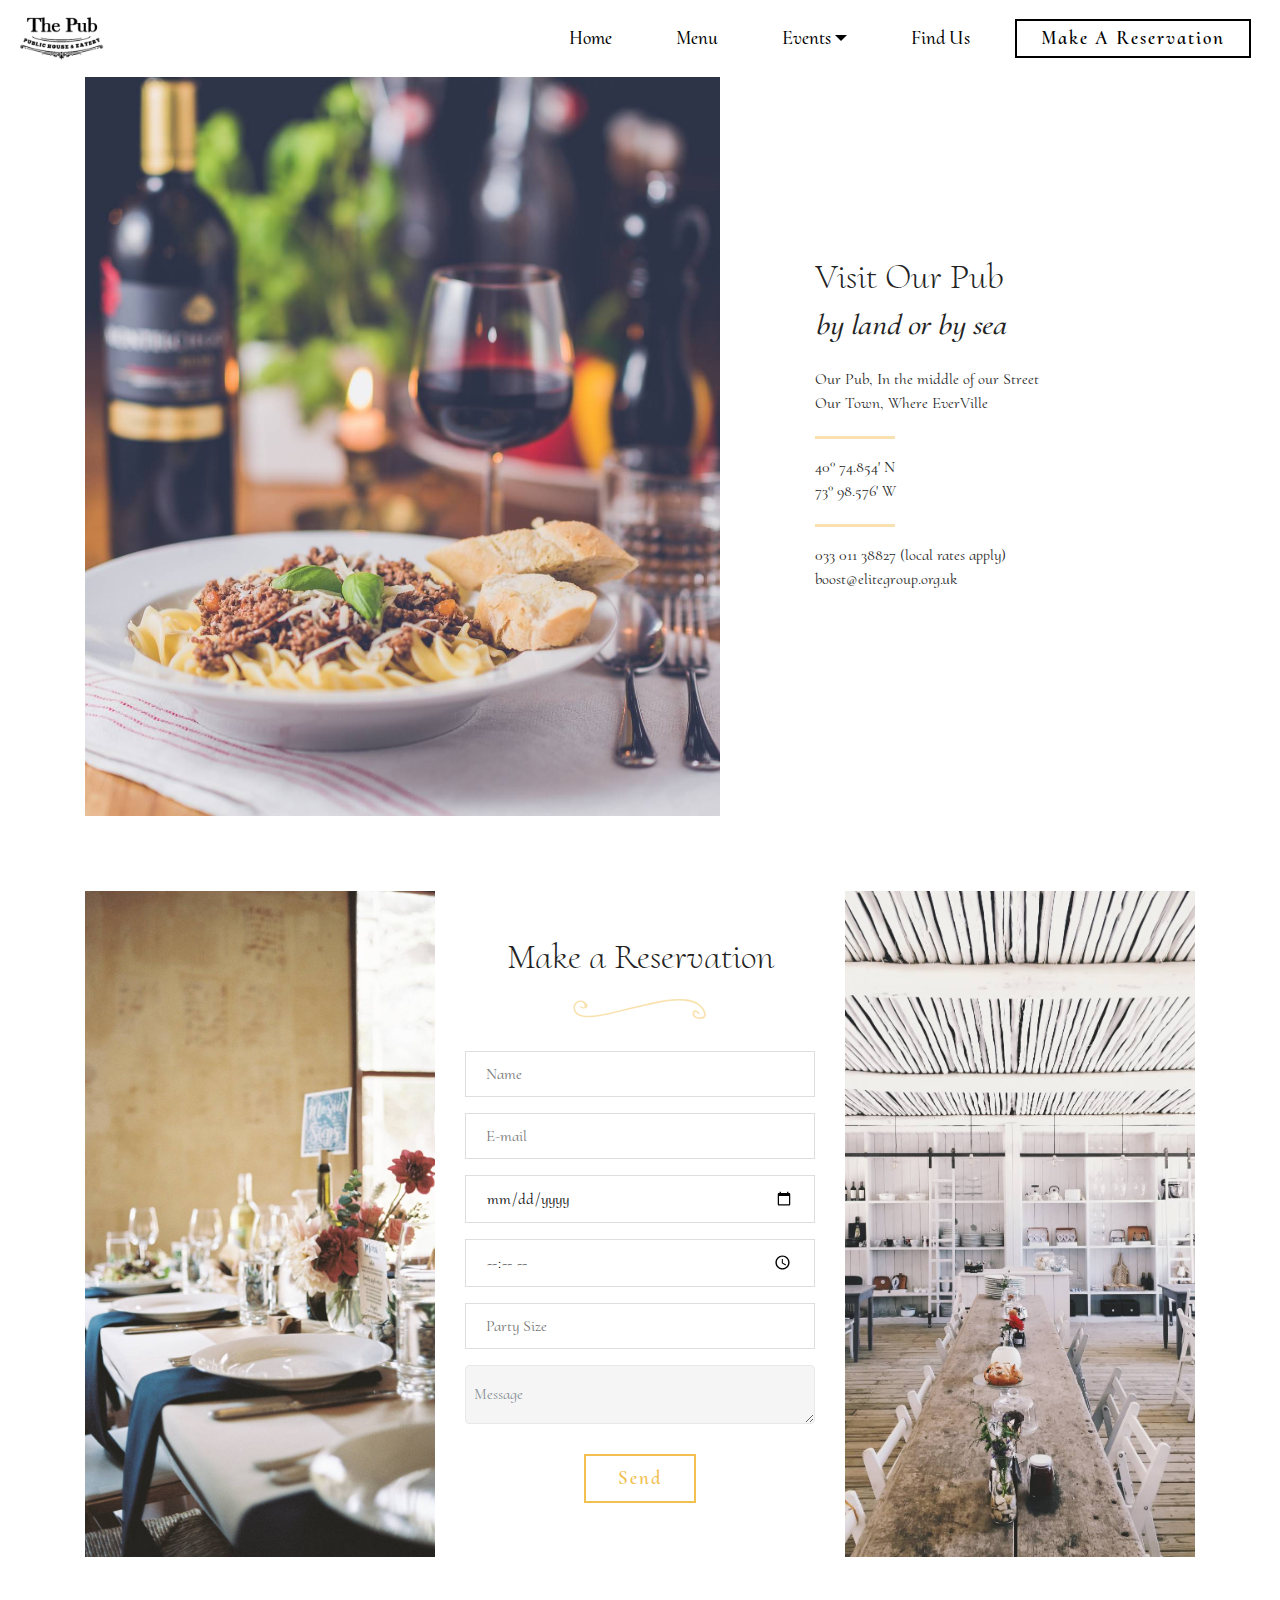
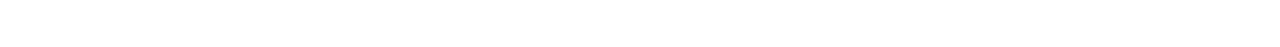
==== commit a445ca4d: "create github pages" ====
--- a/contactus.html
+++ b/contactus.html
@@ -51,12 +51,11 @@
                         Home
                     </a>
                 </li>
-                <li class="nav-item dropdown open">
+                <li class="nav-item dropdown">
                     <a class="nav-link link text-black display-4" href="menu.html" aria-expanded="false">
                         Menu
                     </a>
-                </li><li class="nav-item"><a class="nav-link link text-black display-4" href="page3.html">
-                        Drinks</a></li><li class="nav-item dropdown"><a class="nav-link link text-black dropdown-toggle display-4" href="Events.html" data-toggle="dropdown-submenu" aria-expanded="false">
+                </li><li class="nav-item dropdown"><a class="nav-link link text-black dropdown-toggle display-4" href="Events.html" data-toggle="dropdown-submenu" aria-expanded="false">
                         Events</a><div class="dropdown-menu"><a class="text-black dropdown-item display-4" href="Events.html#testimonials2-m">What's On at The Pub?</a><a class="text-black dropdown-item display-4" href="Events.html#features5-l" aria-expanded="true">Catering for your occasions</a></div></li><li class="nav-item"><a class="nav-link link text-black display-4" href="contactus.html#info1-f">Find Us</a></li></ul>
             
             <div class="navbar-buttons mbr-section-btn"><a class="btn btn-sm btn-black-outline display-4" href="contactus.html#form2-k">Make A Reservation</a></div>
@@ -127,7 +126,7 @@
                 </div>
                 
                 <div data-form-alert="" hidden="">Please check your email to ensure we can accommodate you, your table is not confirmed until you receive this from us.  We look forward to seeing you.</div>
-                <form class="mbr-form" action="https://mobirise.com/" method="post" data-form-title="My Mobirise Form"><input type="hidden" name="email" data-form-email="true" value="VHcekk4h4E9Vu+c2RNaSdSfuYgV0ZsRp8+/59rcC5GfjPSDkpjK/jVgWpQwHnSp/PRB+lciB2mb2DVbcyc57OBYA+OL0rbvxUZrfCsQhsUZtcd/VCOnxSNpc9kMEKS3c" data-form-field="E-mail">
+                <form class="mbr-form" action="https://mobirise.com/" method="post" data-form-title="My Mobirise Form"><input type="hidden" name="email" data-form-email="true" value="tkZ2cpGha9r4kv/861wcvLYRs0CIq/o/HcVGXjXpUIIzl/Cxj6CXrEAQxoTqWTu9mllXvwgg2qeLHYPFC5hPX0IBwWIi/xZcqgALaVL573r6a3jplRvt+HIEDFr9+lnC" data-form-field="E-mail">
                     <div class="input-wrap" data-for="name">
                         <input type="text" class="field display-7" name="name" placeholder="Name" data-form-field="Name" required="" id="name-form2-k">
                     </div>
--- a/assets/mobirise/css/mbr-additional.css
+++ b/assets/mobirise/css/mbr-additional.css
@@ -1988,459 +1988,6 @@
     padding-bottom: 48px !important;
   }
 }
-.cid-qUhIDhm0JD .nav-item:focus,
-.cid-qUhIDhm0JD .nav-link:focus {
-  outline: none;
-}
-.cid-qUhIDhm0JD .dropdown .dropdown-menu .dropdown-item {
-  width: auto;
-  -webkit-transition: all 0.25s ease-in-out;
-  -moz-transition: all 0.25s ease-in-out;
-  transition: all 0.25s ease-in-out;
-}
-.cid-qUhIDhm0JD .dropdown .dropdown-menu .dropdown-item::after {
-  right: 0.5rem;
-}
-.cid-qUhIDhm0JD .dropdown .dropdown-menu .dropdown-item .mbr-iconfont {
-  margin-left: -1.8rem;
-  padding-right: 1rem;
-  font-size: inherit;
-}
-.cid-qUhIDhm0JD .dropdown .dropdown-menu .dropdown-item .mbr-iconfont:before {
-  display: inline-block;
-  transform: scale(1, 1);
-  -webkit-transition: all 0.25s ease-in-out;
-  -moz-transition: all 0.25s ease-in-out;
-  transition: all 0.25s ease-in-out;
-}
-.cid-qUhIDhm0JD .collapsed .dropdown .dropdown-menu .dropdown-item {
-  padding: 0.235em 1.5em !important;
-  transition: none;
-  margin: 0 !important;
-}
-.cid-qUhIDhm0JD .navbar {
-  min-height: 77px;
-  transition: all .3s;
-  background: #ffffff;
-}
-.cid-qUhIDhm0JD .navbar.opened {
-  transition: all .3s;
-  background: #ffffff !important;
-}
-.cid-qUhIDhm0JD .navbar .dropdown-item {
-  padding: .235rem 1.5rem;
-}
-.cid-qUhIDhm0JD .navbar .navbar-collapse {
-  justify-content: flex-end;
-  z-index: 1;
-}
-.cid-qUhIDhm0JD .navbar.collapsed.opened .dropdown-menu {
-  top: 0;
-}
-.cid-qUhIDhm0JD .navbar.collapsed .dropdown-menu {
-  background: transparent !important;
-}
-.cid-qUhIDhm0JD .navbar.collapsed .dropdown-menu .dropdown-submenu {
-  left: 0 !important;
-}
-.cid-qUhIDhm0JD .navbar.collapsed .dropdown-menu .dropdown-item:after {
-  right: auto;
-}
-.cid-qUhIDhm0JD .navbar.collapsed .dropdown-menu .dropdown-toggle[data-toggle="dropdown-submenu"]:after {
-  margin-left: .25rem;
-  border-top: 0.35em solid;
-  border-right: 0.35em solid transparent;
-  border-left: 0.35em solid transparent;
-  border-bottom: 0;
-  top: 55%;
-}
-.cid-qUhIDhm0JD .navbar.collapsed ul.navbar-nav li {
-  margin: auto;
-}
-.cid-qUhIDhm0JD .navbar.collapsed .dropdown-menu .dropdown-item {
-  padding: .25rem 1.5rem;
-  text-align: center;
-}
-.cid-qUhIDhm0JD .navbar.collapsed .icons-menu {
-  padding-left: 0;
-  padding-top: .5rem;
-  padding-bottom: .5rem;
-}
-@media (max-width: 991px) {
-  .cid-qUhIDhm0JD .navbar.opened .dropdown-menu {
-    top: 0;
-  }
-  .cid-qUhIDhm0JD .navbar .dropdown-menu {
-    background: transparent !important;
-  }
-  .cid-qUhIDhm0JD .navbar .dropdown-menu .dropdown-submenu {
-    left: 0 !important;
-  }
-  .cid-qUhIDhm0JD .navbar .dropdown-menu .dropdown-item:after {
-    right: auto;
-  }
-  .cid-qUhIDhm0JD .navbar .dropdown-menu .dropdown-toggle[data-toggle="dropdown-submenu"]:after {
-    margin-left: .25rem;
-    border-top: 0.35em solid;
-    border-right: 0.35em solid transparent;
-    border-left: 0.35em solid transparent;
-    border-bottom: 0;
-    top: 55%;
-  }
-  .cid-qUhIDhm0JD .navbar .navbar-logo img {
-    height: 3.8rem !important;
-  }
-  .cid-qUhIDhm0JD .navbar ul.navbar-nav li {
-    margin: auto;
-  }
-  .cid-qUhIDhm0JD .navbar .dropdown-menu .dropdown-item {
-    padding: .25rem 1.5rem !important;
-    text-align: center;
-  }
-  .cid-qUhIDhm0JD .navbar .navbar-brand {
-    flex-shrink: initial;
-    flex-basis: auto;
-    word-break: break-word;
-  }
-  .cid-qUhIDhm0JD .navbar .navbar-toggler {
-    flex-basis: auto;
-  }
-  .cid-qUhIDhm0JD .navbar .icons-menu {
-    padding-left: 0;
-    padding-top: .5rem;
-    padding-bottom: .5rem;
-  }
-}
-.cid-qUhIDhm0JD .navbar.navbar-short {
-  background: #ffffff !important;
-  min-height: 60px;
-}
-.cid-qUhIDhm0JD .navbar.navbar-short .navbar-logo img {
-  height: 3rem !important;
-}
-.cid-qUhIDhm0JD .navbar.navbar-short .navbar-brand {
-  padding: 0;
-}
-.cid-qUhIDhm0JD .navbar-brand {
-  flex-shrink: 0;
-  align-items: center;
-  margin-right: 0;
-  padding: 0;
-  transition: all .3s;
-  word-break: break-word;
-  z-index: 1;
-}
-.cid-qUhIDhm0JD .navbar-brand .navbar-caption {
-  line-height: inherit !important;
-}
-.cid-qUhIDhm0JD .navbar-brand .navbar-logo a {
-  outline: none;
-}
-.cid-qUhIDhm0JD .dropdown-item.active,
-.cid-qUhIDhm0JD .dropdown-item:active {
-  background-color: transparent;
-}
-.cid-qUhIDhm0JD .navbar-expand-lg .navbar-nav .nav-link {
-  padding: 0;
-}
-.cid-qUhIDhm0JD .nav-dropdown .link.dropdown-toggle {
-  margin-right: 1.667em;
-}
-.cid-qUhIDhm0JD .nav-dropdown .link.dropdown-toggle[aria-expanded="true"] {
-  margin-right: 0;
-  padding: 0.667em 1.667em;
-}
-.cid-qUhIDhm0JD .navbar.navbar-expand-lg .dropdown .dropdown-menu {
-  background: #ffffff;
-}
-.cid-qUhIDhm0JD .navbar.navbar-expand-lg .dropdown .dropdown-menu .dropdown-submenu {
-  margin: 0;
-  left: 100%;
-}
-.cid-qUhIDhm0JD .navbar .dropdown.open > .dropdown-menu {
-  display: block;
-}
-.cid-qUhIDhm0JD ul.navbar-nav {
-  flex-wrap: wrap;
-}
-.cid-qUhIDhm0JD .navbar-buttons {
-  text-align: center;
-}
-.cid-qUhIDhm0JD button.navbar-toggler {
-  outline: none;
-  width: 31px;
-  height: 20px;
-  cursor: pointer;
-  transition: all .2s;
-  position: relative;
-  align-self: center;
-}
-.cid-qUhIDhm0JD button.navbar-toggler .hamburger span {
-  position: absolute;
-  right: 0;
-  width: 30px;
-  height: 2px;
-  border-right: 5px;
-  background-color: #232323;
-}
-.cid-qUhIDhm0JD button.navbar-toggler .hamburger span:nth-child(1) {
-  top: 0;
-  transition: all .2s;
-}
-.cid-qUhIDhm0JD button.navbar-toggler .hamburger span:nth-child(2) {
-  top: 8px;
-  transition: all .15s;
-}
-.cid-qUhIDhm0JD button.navbar-toggler .hamburger span:nth-child(3) {
-  top: 8px;
-  transition: all .15s;
-}
-.cid-qUhIDhm0JD button.navbar-toggler .hamburger span:nth-child(4) {
-  top: 16px;
-  transition: all .2s;
-}
-.cid-qUhIDhm0JD nav.opened .hamburger span:nth-child(1) {
-  top: 8px;
-  width: 0;
-  opacity: 0;
-  right: 50%;
-  transition: all .2s;
-}
-.cid-qUhIDhm0JD nav.opened .hamburger span:nth-child(2) {
-  -webkit-transform: rotate(45deg);
-  transform: rotate(45deg);
-  transition: all .25s;
-}
-.cid-qUhIDhm0JD nav.opened .hamburger span:nth-child(3) {
-  -webkit-transform: rotate(-45deg);
-  transform: rotate(-45deg);
-  transition: all .25s;
-}
-.cid-qUhIDhm0JD nav.opened .hamburger span:nth-child(4) {
-  top: 8px;
-  width: 0;
-  opacity: 0;
-  right: 50%;
-  transition: all .2s;
-}
-.cid-qUhIDhm0JD .navbar-dropdown {
-  padding: .5rem 1rem;
-  position: fixed;
-}
-.cid-qUhIDhm0JD a.nav-link {
-  justify-content: center;
-  display: flex;
-  align-items: center;
-}
-.cid-qUhIDhm0JD .mbr-iconfont {
-  font-size: 1.5rem;
-  padding-right: .5rem;
-}
-.cid-qUhIDhm0JD .icons-menu {
-  flex-wrap: wrap;
-  display: flex;
-  justify-content: center;
-  padding-left: 1rem;
-  text-align: center;
-}
-.cid-qUhIDhm0JD .icons-menu span {
-  font-size: 20px;
-  color: #232323;
-}
-.cid-qUhIDhm0JD .nav-link:hover,
-.cid-qUhIDhm0JD .dropdown-item:hover,
-.cid-qUhIDhm0JD .icons-menu .mbr-iconfont:hover {
-  color: #cccccc !important;
-}
-@media screen and (-ms-high-contrast: active), (-ms-high-contrast: none) {
-  .cid-qUhIDhm0JD .navbar {
-    height: 77px;
-  }
-  .cid-qUhIDhm0JD .navbar.opened {
-    height: auto;
-  }
-}
-.cid-qUgT7vFOnc {
-  padding-top: 90px;
-  padding-bottom: 30px;
-  background-color: #ffffff;
-}
-.cid-qUgT7vFOnc .mbr-slider .carousel-control {
-  background: #1b1b1b;
-}
-.cid-qUgT7vFOnc .mbr-slider .carousel-control-prev {
-  left: 0;
-  margin-left: 2.5rem;
-}
-.cid-qUgT7vFOnc .mbr-slider .carousel-control-next {
-  right: 0;
-  margin-right: 2.5rem;
-}
-.cid-qUgT7vFOnc .mbr-slider .modal-body .close {
-  background: #1b1b1b;
-}
-.cid-qUgT7vFOnc .mbr-gallery-item > div::before {
-  content: '';
-  position: absolute;
-  left: 0;
-  top: 0;
-  width: 100%;
-  height: 100%;
-  background-color: #ffffff;
-  background: linear-gradient(180deg, #ffffff, #f9e2af);
-  opacity: 0;
-  -webkit-transition: 0.2s opacity ease-in-out;
-  transition: 0.2s opacity ease-in-out;
-}
-.cid-qUgT7vFOnc .icon-focus {
-  display: none;
-}
-.cid-qUgT7vFOnc .mbr-gallery-title {
-  transition: all 0.5s ease;
-  position: absolute;
-  text-align: left;
-  display: none;
-  width: 100%;
-  top: 0;
-  right: 0;
-  padding: 1rem;
-  color: #000000;
-  font-weight: bold;
-  background: transparent;
-  -webkit-transition: all 0.5s ease;
-  -moz-transition: all 0.5s ease;
-  -o-transition: all 0.5s ease;
-  -ms-transition: all 0.5s ease;
-}
-.cid-qUgT7vFOnc ul {
-  font-size: 0;
-}
-.cid-qUgT7vFOnc .mbr-gallery-filter ul li .btn {
-  border: none;
-  background-color: transparent;
-  color: #232323 !important;
-  padding: 0.5rem 1rem 0.6rem;
-  border-radius: 0;
-  margin: 0!important;
-  transition: padding, border 0s, transform .2s;
-}
-.cid-qUgT7vFOnc .mbr-gallery-filter ul li .btn.active {
-  padding: 0.5rem 1rem 0.5rem;
-  border-radius: 0 !important;
-  position: relative;
-}
-.cid-qUgT7vFOnc .mbr-gallery-filter ul li .btn.active:after {
-  content: '';
-  position: absolute;
-  bottom: 0;
-  left: 0;
-  width: 100%;
-  height: 3px;
-  background: linear-gradient(90deg, #f9e2af, #f5aeb5);
-}
-.cid-qUgT7vFOnc .mbr-gallery-filter ul li {
-  padding: 0;
-}
-.cid-qUgT7vFOnc .mbr-gallery-item > div:hover .mbr-gallery-title {
-  padding-bottom: 1.5rem;
-  display: block;
-}
-.cid-qUgT7vFOnc .mbr-gallery-item > div:hover:before {
-  opacity: 0.8 !important;
-}
-.cid-qUgT7vFOnc .btn {
-  background: none;
-  border-radius: 0 !important;
-}
-.cid-qUgT7vFOnc .btn:hover {
-  background: transparent !important;
-}
-.cid-qUgT7vFOnc .btn:hover:before {
-  background: transparent !important;
-}
-.cid-qUgT7vFOnc .btn:before {
-  background-color: transparent !important;
-}
-.cid-qUgT7vFOnc .btn:focus {
-  box-shadow: none;
-}
-.cid-qUgT7vFOnc .mbr-section-title {
-  position: relative;
-  z-index: 1;
-}
-.cid-qUgT7vFOnc .mbr-gallery-item > div > span {
-  color: #9f3942;
-  text-align: center;
-}
-.cid-qUhBv3yots {
-  padding-top: 15px;
-  padding-bottom: 0px;
-  background-color: #ffffff;
-}
-.cid-qUhBv3yots *:focus {
-  outline: none;
-}
-.cid-qUhBv3yots .input-wrap {
-  padding-bottom: 1rem;
-}
-.cid-qUhBv3yots input,
-.cid-qUhBv3yots textarea {
-  width: 100%;
-  background: #efefef;
-  border-radius: 0;
-  border: none;
-}
-.cid-qUhBv3yots input {
-  padding: .5rem;
-}
-.cid-qUhBv3yots ::-webkit-input-placeholder {
-  color: #000000;
-}
-.cid-qUhBv3yots ::-moz-placeholder {
-  color: #000000;
-}
-.cid-qUhBv3yots :-ms-input-placeholder {
-  color: #000000;
-}
-.cid-qUhBv3yots :-moz-placeholder {
-  color: #000000;
-}
-.cid-qUhBv3yots .soc-item {
-  display: inline-block;
-  margin: 0 .1rem .2rem .1rem;
-  padding: 10px 11px 0 11px;
-  border: 2px solid #69b9d0;
-  border-radius: 50%;
-}
-.cid-qUhBv3yots .soc-item:hover {
-  opacity: .5;
-}
-.cid-qUhBv3yots .soc-item .socicon {
-  font-size: 1.5rem;
-  color: #69b9d0;
-}
-.cid-qUhBv3yots .days-column,
-.cid-qUhBv3yots .hours-column {
-  display: inline-block;
-}
-.cid-qUhBv3yots .days-column span,
-.cid-qUhBv3yots .hours-column span {
-  display: block;
-}
-.cid-qUhBv3yots .input-group-btn {
-  display: block;
-}
-@media (max-width: 767px) {
-  .cid-qUhBv3yots .days-column {
-    padding-right: 0 !important;
-  }
-  .cid-qUhBv3yots .hours-column {
-    max-width: 50% !important;
-  }
-  .cid-qUhBv3yots .opening-hours {
-    padding-bottom: 48px !important;
-  }
-}
 .cid-qUcfvcEqia {
   padding-top: 90px;
   padding-bottom: 75px;
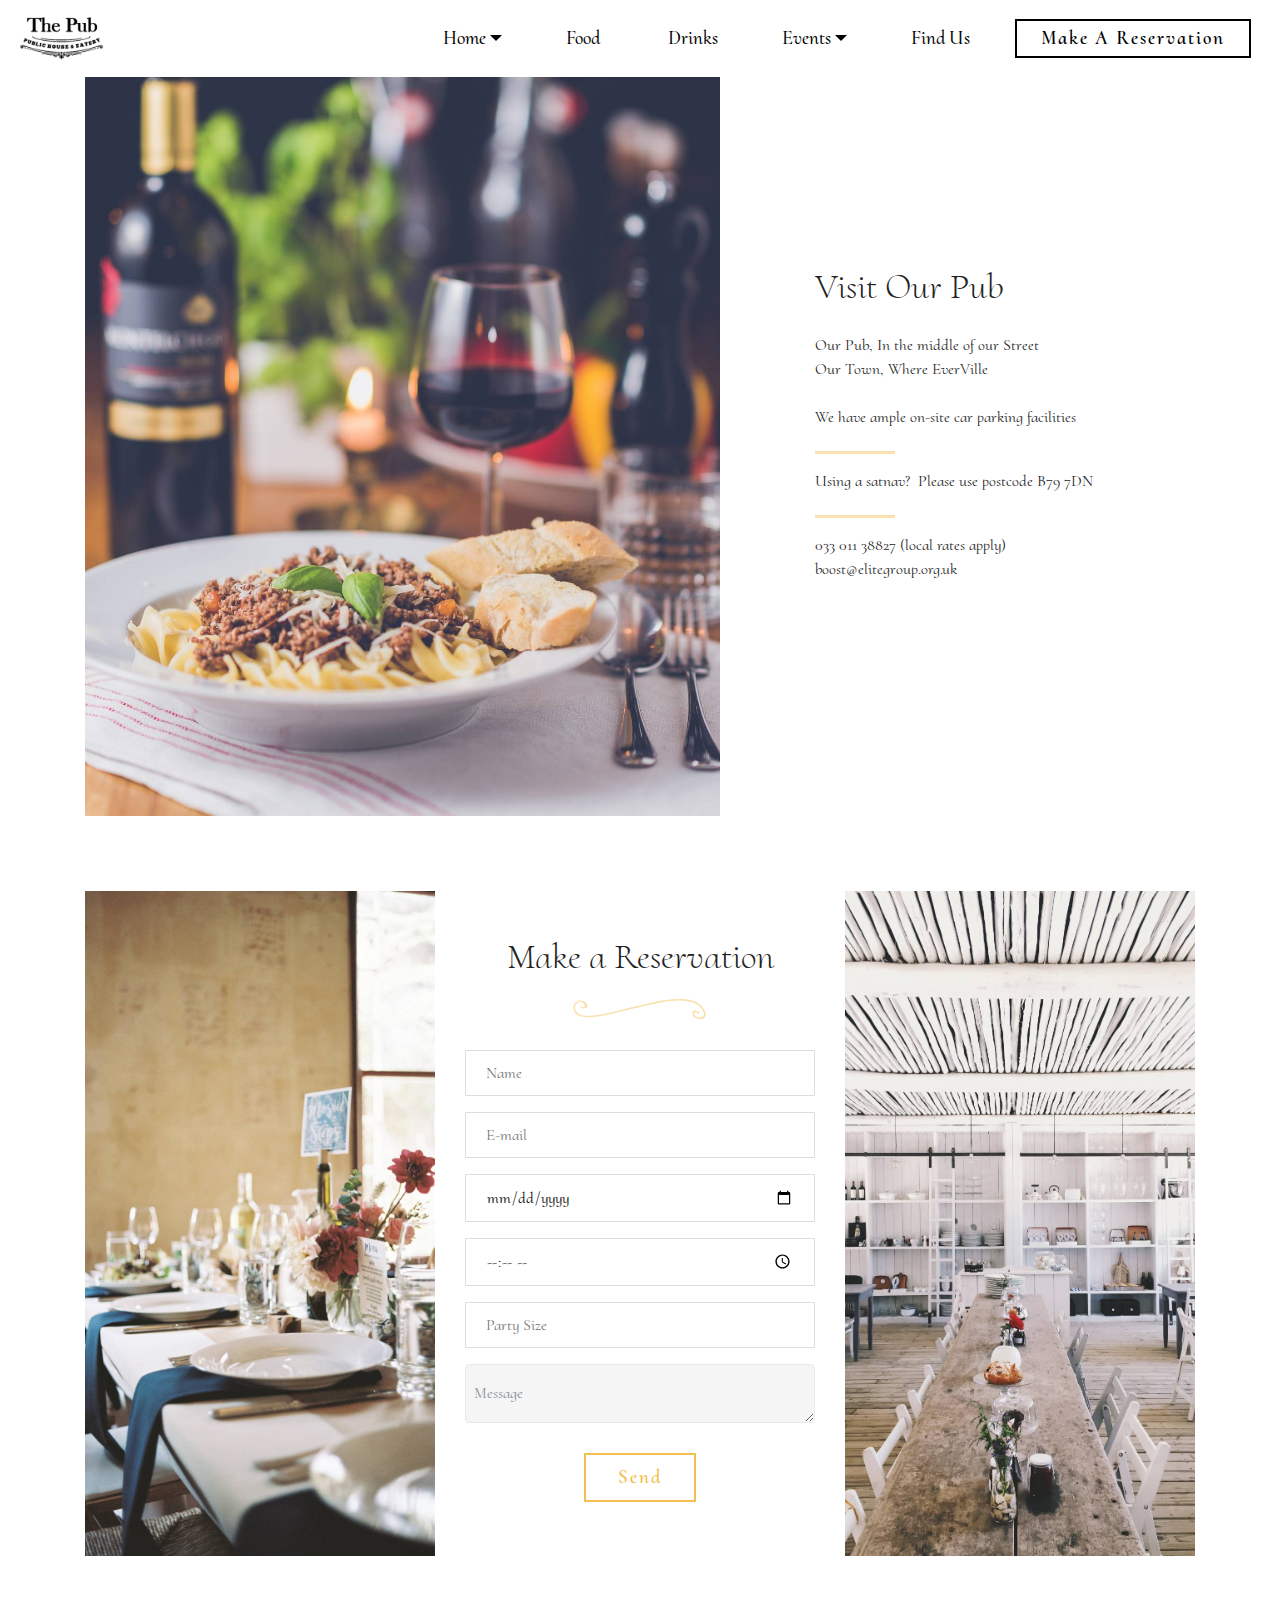
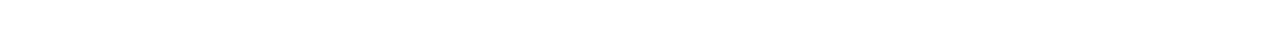
==== commit 5691f2c6: "create github pages" ====
--- a/contactus.html
+++ b/contactus.html
@@ -46,17 +46,15 @@
             </div>
         </button>
       <div class="collapse navbar-collapse" id="navbarSupportedContent">
-            <ul class="navbar-nav nav-dropdown" data-app-modern-menu="true"><li class="nav-item">
-                    <a class="nav-link link text-black display-4" href="index.html">
+            <ul class="navbar-nav nav-dropdown" data-app-modern-menu="true"><li class="nav-item dropdown open">
+                    <a class="nav-link link text-black dropdown-toggle display-4" href="index.html" data-toggle="dropdown-submenu">
                         Home
-                    </a>
+                    </a><div class="dropdown-menu"><a class="text-black dropdown-item display-4" href="page5.html#features5-13">Our Facilities</a></div>
                 </li>
                 <li class="nav-item dropdown">
-                    <a class="nav-link link text-black display-4" href="menu.html" aria-expanded="false">
-                        Menu
-                    </a>
-                </li><li class="nav-item dropdown"><a class="nav-link link text-black dropdown-toggle display-4" href="Events.html" data-toggle="dropdown-submenu" aria-expanded="false">
-                        Events</a><div class="dropdown-menu"><a class="text-black dropdown-item display-4" href="Events.html#testimonials2-m">What's On at The Pub?</a><a class="text-black dropdown-item display-4" href="Events.html#features5-l" aria-expanded="true">Catering for your occasions</a></div></li><li class="nav-item"><a class="nav-link link text-black display-4" href="contactus.html#info1-f">Find Us</a></li></ul>
+                    <a class="nav-link link text-black display-4" href="menu.html" aria-expanded="false">Food&nbsp;</a>
+                </li><li class="nav-item dropdown"><a class="nav-link link text-black display-4" href="page4.html" aria-expanded="false">Drinks</a></li><li class="nav-item dropdown"><a class="nav-link link text-black dropdown-toggle display-4" href="Events.html" data-toggle="dropdown-submenu" aria-expanded="false">
+                        Events</a><div class="dropdown-menu"><a class="text-black dropdown-item display-4" href="Events.html#testimonials2-m">What's On at The Pub?</a><a class="text-black dropdown-item display-4" href="Events.html#features5-l" aria-expanded="false">Catering for your occasions</a></div></li><li class="nav-item"><a class="nav-link link text-black display-4" href="contactus.html#info1-f">Find Us</a></li></ul>
             
             <div class="navbar-buttons mbr-section-btn"><a class="btn btn-sm btn-black-outline display-4" href="contactus.html#form2-k">Make A Reservation</a></div>
       </div>
@@ -72,22 +70,15 @@
     <div class="container">
         <div class="row justify-content-center align-items-center">
             <div class="col-xs-12 text-block col-sm-5">
-                <h2 class="mbr-section-title mbr-fonts-style display-2 align-left">
+                <h2 class="mbr-section-title mbr-fonts-style display-2 align-left pb-3">
                     Visit Our Pub</h2>
-                <h3 class="mbr-section-subtitle mbr-fonts-style pb-3 display-5 align-left">
-                    <em>by land or by sea</em>
-                </h3>
+                
                 <div class="mbr-section-text mbr-fonts-style align-left display-7">Our Pub, In the middle of our Street
-<div>Our Town, Where EverVille</div></div>
+<div>Our Town, Where EverVille</div><br><div>We have ample on-site car parking facilities</div></div>
                 <div class="underline align-left">
                     <div class="line"></div>
                 </div>
-                <div class="mbr-section-text mbr-fonts-style align-left display-7">
-                    <span>
-                        40° 74.854' N <br>
-                        73° 98.576' W
-                    </span>
-                </div>
+                <div class="mbr-section-text mbr-fonts-style align-left display-7">Using a satnav? &nbsp;Please use postcode B79 7DN</div>
                 <div class="underline align-left">
                     <div class="line"></div>
                 </div>
@@ -126,7 +117,7 @@
                 </div>
                 
                 <div data-form-alert="" hidden="">Please check your email to ensure we can accommodate you, your table is not confirmed until you receive this from us.  We look forward to seeing you.</div>
-                <form class="mbr-form" action="https://mobirise.com/" method="post" data-form-title="My Mobirise Form"><input type="hidden" name="email" data-form-email="true" value="tkZ2cpGha9r4kv/861wcvLYRs0CIq/o/HcVGXjXpUIIzl/Cxj6CXrEAQxoTqWTu9mllXvwgg2qeLHYPFC5hPX0IBwWIi/xZcqgALaVL573r6a3jplRvt+HIEDFr9+lnC" data-form-field="E-mail">
+                <form class="mbr-form" action="https://mobirise.com/" method="post" data-form-title="My Mobirise Form"><input type="hidden" name="email" data-form-email="true" value="bquzpO6K/EusyhkdiQmdaglAelBS90ZQhPuC3KwXK9ehjJkeuoJwjwUpBHG5tUkxVpfo8wDH6x375YNwjKyZgTLEEHDEZHj/1K1MYFsFNm4sWl0BpMAi1bgBf//wkIWW" data-form-field="E-mail">
                     <div class="input-wrap" data-for="name">
                         <input type="text" class="field display-7" name="name" placeholder="Name" data-form-field="Name" required="" id="name-form2-k">
                     </div>
--- a/assets/mobirise/css/mbr-additional.css
+++ b/assets/mobirise/css/mbr-additional.css
@@ -1,4 +1,3 @@
-@import url(https://fonts.googleapis.com/css?family=Josefin+Sans:300,300i,400,400i,600,600i,700,700i);
 @import url(https://fonts.googleapis.com/css?family=Cormorant+Upright:300,400,500,600,700);
 
 
@@ -22,7 +21,7 @@
   line-height: 1.6;
 }
 .display-1 {
-  font-family: 'Josefin Sans', sans-serif;
+  font-family: 'Cormorant Upright', serif;
   font-size: 3rem;
 }
 .display-1 > .mbr-iconfont {
@@ -770,21 +769,26 @@
   height: auto;
   min-height: 100vh;
 }
-.cid-qUhbnikouD {
-  background-image: url("../../../assets/images/mbr-5-1620x1080.jpg");
-}
-.cid-qUhbnikouD .mbr-overlay {
-  background: #cccccc;
-}
-.cid-qUhbnikouD .mbr-section-title {
-  letter-spacing: .5rem;
-  color: #333333;
-}
-.cid-qUhbnikouD .mbr-section-subtitle B {
+.cid-qUnRFOr9lC {
+  padding-top: 105px;
+  padding-bottom: 135px;
+  background-image: url("../../../assets/images/wines-and-beers-background-1305x979.jpg");
+}
+.cid-qUnRFOr9lC H3 {
+  color: #e2f7df;
+}
+.cid-qUnRFOr9lC .mbr-section-title,
+.cid-qUnRFOr9lC .ornament {
   color: #000000;
-}
-.cid-qUhbnikouD .mbr-section-subtitle {
+  text-align: right;
+}
+.cid-qUnRFOr9lC .mbr-text,
+.cid-qUnRFOr9lC .mbr-section-btn B {
   color: #000000;
+}
+.cid-qUnRFOr9lC .mbr-text,
+.cid-qUnRFOr9lC .mbr-section-btn {
+  text-align: right;
 }
 .cid-qUh7RD14jl .nav-item:focus,
 .cid-qUh7RD14jl .nav-link:focus {
@@ -1998,7 +2002,7 @@
   text-align: center;
 }
 .cid-qUcfvcEqia .mbr-section-subtitle {
-  color: #f9e2af;
+  color: #ffffff;
 }
 .cid-qUcfvcEqia .image-wrap img {
   width: 100%;
@@ -2008,7 +2012,7 @@
 }
 .cid-qUcfvcEqia .tab-content {
   padding: 4rem 3rem 3rem 3rem;
-  border-top: 3px solid #f9e2af;
+  border-top: 3px solid #000000;
   -webkit-box-shadow: 0px 4px 26px -5px rgba(0, 0, 0, 0.2);
   -moz-box-shadow: 0px 4px 26px -5px rgba(0, 0, 0, 0.2);
   box-shadow: 0px 4px 26px -5px rgba(0, 0, 0, 0.2);
@@ -2046,11 +2050,11 @@
   border: 0 !important;
 }
 .cid-qUcfvcEqia .nav-tabs .nav-link:hover {
-  color: #f9e2af;
+  color: #000000;
   border: 0 !important;
 }
 .cid-qUcfvcEqia .nav-tabs .nav-link.active {
-  color: #f9e2af;
+  color: #000000;
   border: 0 !important;
   background-color: transparent;
   position: relative;
@@ -2402,3 +2406,850 @@
     height: auto;
   }
 }
+.cid-qUhtq6F2J8 .nav-item:focus,
+.cid-qUhtq6F2J8 .nav-link:focus {
+  outline: none;
+}
+.cid-qUhtq6F2J8 .dropdown .dropdown-menu .dropdown-item {
+  width: auto;
+  -webkit-transition: all 0.25s ease-in-out;
+  -moz-transition: all 0.25s ease-in-out;
+  transition: all 0.25s ease-in-out;
+}
+.cid-qUhtq6F2J8 .dropdown .dropdown-menu .dropdown-item::after {
+  right: 0.5rem;
+}
+.cid-qUhtq6F2J8 .dropdown .dropdown-menu .dropdown-item .mbr-iconfont {
+  margin-left: -1.8rem;
+  padding-right: 1rem;
+  font-size: inherit;
+}
+.cid-qUhtq6F2J8 .dropdown .dropdown-menu .dropdown-item .mbr-iconfont:before {
+  display: inline-block;
+  transform: scale(1, 1);
+  -webkit-transition: all 0.25s ease-in-out;
+  -moz-transition: all 0.25s ease-in-out;
+  transition: all 0.25s ease-in-out;
+}
+.cid-qUhtq6F2J8 .collapsed .dropdown .dropdown-menu .dropdown-item {
+  padding: 0.235em 1.5em !important;
+  transition: none;
+  margin: 0 !important;
+}
+.cid-qUhtq6F2J8 .navbar {
+  min-height: 77px;
+  transition: all .3s;
+  background: #ffffff;
+}
+.cid-qUhtq6F2J8 .navbar.opened {
+  transition: all .3s;
+  background: #ffffff !important;
+}
+.cid-qUhtq6F2J8 .navbar .dropdown-item {
+  padding: .235rem 1.5rem;
+}
+.cid-qUhtq6F2J8 .navbar .navbar-collapse {
+  justify-content: flex-end;
+  z-index: 1;
+}
+.cid-qUhtq6F2J8 .navbar.collapsed.opened .dropdown-menu {
+  top: 0;
+}
+.cid-qUhtq6F2J8 .navbar.collapsed .dropdown-menu {
+  background: transparent !important;
+}
+.cid-qUhtq6F2J8 .navbar.collapsed .dropdown-menu .dropdown-submenu {
+  left: 0 !important;
+}
+.cid-qUhtq6F2J8 .navbar.collapsed .dropdown-menu .dropdown-item:after {
+  right: auto;
+}
+.cid-qUhtq6F2J8 .navbar.collapsed .dropdown-menu .dropdown-toggle[data-toggle="dropdown-submenu"]:after {
+  margin-left: .25rem;
+  border-top: 0.35em solid;
+  border-right: 0.35em solid transparent;
+  border-left: 0.35em solid transparent;
+  border-bottom: 0;
+  top: 55%;
+}
+.cid-qUhtq6F2J8 .navbar.collapsed ul.navbar-nav li {
+  margin: auto;
+}
+.cid-qUhtq6F2J8 .navbar.collapsed .dropdown-menu .dropdown-item {
+  padding: .25rem 1.5rem;
+  text-align: center;
+}
+.cid-qUhtq6F2J8 .navbar.collapsed .icons-menu {
+  padding-left: 0;
+  padding-top: .5rem;
+  padding-bottom: .5rem;
+}
+@media (max-width: 991px) {
+  .cid-qUhtq6F2J8 .navbar.opened .dropdown-menu {
+    top: 0;
+  }
+  .cid-qUhtq6F2J8 .navbar .dropdown-menu {
+    background: transparent !important;
+  }
+  .cid-qUhtq6F2J8 .navbar .dropdown-menu .dropdown-submenu {
+    left: 0 !important;
+  }
+  .cid-qUhtq6F2J8 .navbar .dropdown-menu .dropdown-item:after {
+    right: auto;
+  }
+  .cid-qUhtq6F2J8 .navbar .dropdown-menu .dropdown-toggle[data-toggle="dropdown-submenu"]:after {
+    margin-left: .25rem;
+    border-top: 0.35em solid;
+    border-right: 0.35em solid transparent;
+    border-left: 0.35em solid transparent;
+    border-bottom: 0;
+    top: 55%;
+  }
+  .cid-qUhtq6F2J8 .navbar .navbar-logo img {
+    height: 3.8rem !important;
+  }
+  .cid-qUhtq6F2J8 .navbar ul.navbar-nav li {
+    margin: auto;
+  }
+  .cid-qUhtq6F2J8 .navbar .dropdown-menu .dropdown-item {
+    padding: .25rem 1.5rem !important;
+    text-align: center;
+  }
+  .cid-qUhtq6F2J8 .navbar .navbar-brand {
+    flex-shrink: initial;
+    flex-basis: auto;
+    word-break: break-word;
+  }
+  .cid-qUhtq6F2J8 .navbar .navbar-toggler {
+    flex-basis: auto;
+  }
+  .cid-qUhtq6F2J8 .navbar .icons-menu {
+    padding-left: 0;
+    padding-top: .5rem;
+    padding-bottom: .5rem;
+  }
+}
+.cid-qUhtq6F2J8 .navbar.navbar-short {
+  background: #ffffff !important;
+  min-height: 60px;
+}
+.cid-qUhtq6F2J8 .navbar.navbar-short .navbar-logo img {
+  height: 3rem !important;
+}
+.cid-qUhtq6F2J8 .navbar.navbar-short .navbar-brand {
+  padding: 0;
+}
+.cid-qUhtq6F2J8 .navbar-brand {
+  flex-shrink: 0;
+  align-items: center;
+  margin-right: 0;
+  padding: 0;
+  transition: all .3s;
+  word-break: break-word;
+  z-index: 1;
+}
+.cid-qUhtq6F2J8 .navbar-brand .navbar-caption {
+  line-height: inherit !important;
+}
+.cid-qUhtq6F2J8 .navbar-brand .navbar-logo a {
+  outline: none;
+}
+.cid-qUhtq6F2J8 .dropdown-item.active,
+.cid-qUhtq6F2J8 .dropdown-item:active {
+  background-color: transparent;
+}
+.cid-qUhtq6F2J8 .navbar-expand-lg .navbar-nav .nav-link {
+  padding: 0;
+}
+.cid-qUhtq6F2J8 .nav-dropdown .link.dropdown-toggle {
+  margin-right: 1.667em;
+}
+.cid-qUhtq6F2J8 .nav-dropdown .link.dropdown-toggle[aria-expanded="true"] {
+  margin-right: 0;
+  padding: 0.667em 1.667em;
+}
+.cid-qUhtq6F2J8 .navbar.navbar-expand-lg .dropdown .dropdown-menu {
+  background: #ffffff;
+}
+.cid-qUhtq6F2J8 .navbar.navbar-expand-lg .dropdown .dropdown-menu .dropdown-submenu {
+  margin: 0;
+  left: 100%;
+}
+.cid-qUhtq6F2J8 .navbar .dropdown.open > .dropdown-menu {
+  display: block;
+}
+.cid-qUhtq6F2J8 ul.navbar-nav {
+  flex-wrap: wrap;
+}
+.cid-qUhtq6F2J8 .navbar-buttons {
+  text-align: center;
+}
+.cid-qUhtq6F2J8 button.navbar-toggler {
+  outline: none;
+  width: 31px;
+  height: 20px;
+  cursor: pointer;
+  transition: all .2s;
+  position: relative;
+  align-self: center;
+}
+.cid-qUhtq6F2J8 button.navbar-toggler .hamburger span {
+  position: absolute;
+  right: 0;
+  width: 30px;
+  height: 2px;
+  border-right: 5px;
+  background-color: #232323;
+}
+.cid-qUhtq6F2J8 button.navbar-toggler .hamburger span:nth-child(1) {
+  top: 0;
+  transition: all .2s;
+}
+.cid-qUhtq6F2J8 button.navbar-toggler .hamburger span:nth-child(2) {
+  top: 8px;
+  transition: all .15s;
+}
+.cid-qUhtq6F2J8 button.navbar-toggler .hamburger span:nth-child(3) {
+  top: 8px;
+  transition: all .15s;
+}
+.cid-qUhtq6F2J8 button.navbar-toggler .hamburger span:nth-child(4) {
+  top: 16px;
+  transition: all .2s;
+}
+.cid-qUhtq6F2J8 nav.opened .hamburger span:nth-child(1) {
+  top: 8px;
+  width: 0;
+  opacity: 0;
+  right: 50%;
+  transition: all .2s;
+}
+.cid-qUhtq6F2J8 nav.opened .hamburger span:nth-child(2) {
+  -webkit-transform: rotate(45deg);
+  transform: rotate(45deg);
+  transition: all .25s;
+}
+.cid-qUhtq6F2J8 nav.opened .hamburger span:nth-child(3) {
+  -webkit-transform: rotate(-45deg);
+  transform: rotate(-45deg);
+  transition: all .25s;
+}
+.cid-qUhtq6F2J8 nav.opened .hamburger span:nth-child(4) {
+  top: 8px;
+  width: 0;
+  opacity: 0;
+  right: 50%;
+  transition: all .2s;
+}
+.cid-qUhtq6F2J8 .navbar-dropdown {
+  padding: .5rem 1rem;
+  position: fixed;
+}
+.cid-qUhtq6F2J8 a.nav-link {
+  justify-content: center;
+  display: flex;
+  align-items: center;
+}
+.cid-qUhtq6F2J8 .mbr-iconfont {
+  font-size: 1.5rem;
+  padding-right: .5rem;
+}
+.cid-qUhtq6F2J8 .icons-menu {
+  flex-wrap: wrap;
+  display: flex;
+  justify-content: center;
+  padding-left: 1rem;
+  text-align: center;
+}
+.cid-qUhtq6F2J8 .icons-menu span {
+  font-size: 20px;
+  color: #232323;
+}
+.cid-qUhtq6F2J8 .nav-link:hover,
+.cid-qUhtq6F2J8 .dropdown-item:hover,
+.cid-qUhtq6F2J8 .icons-menu .mbr-iconfont:hover {
+  color: #cccccc !important;
+}
+@media screen and (-ms-high-contrast: active), (-ms-high-contrast: none) {
+  .cid-qUhtq6F2J8 .navbar {
+    height: 77px;
+  }
+  .cid-qUhtq6F2J8 .navbar.opened {
+    height: auto;
+  }
+}
+.cid-qUVXDuKdE4 {
+  padding-top: 60px;
+  padding-bottom: 60px;
+  background-color: #f9f9f9;
+}
+.cid-qUVXDuKdE4 p {
+  color: #767676;
+}
+.cid-qUVXDuKdE4 .mbr-section-subtitle {
+  color: #767676;
+}
+.cid-qUVXDuKdE4 .accordion-content {
+  flex-basis: 100%;
+  -webkit-flex-basis: 100%;
+}
+.cid-qUVXDuKdE4 .panel-group {
+  width: 100%;
+}
+.cid-qUVXDuKdE4 .card {
+  border-radius: 0px;
+  margin-bottom: -1px;
+}
+.cid-qUVXDuKdE4 .card .card-header {
+  border-radius: 0px;
+  border: 0px;
+  padding: 0;
+}
+.cid-qUVXDuKdE4 .card .card-header a.panel-title {
+  margin-bottom: 0;
+  font-style: normal;
+  font-weight: 500;
+  display: block;
+  text-decoration: none !important;
+  margin-top: -1px;
+  line-height: normal;
+}
+.cid-qUVXDuKdE4 .card .card-header a.panel-title:focus {
+  text-decoration: none !important;
+}
+.cid-qUVXDuKdE4 .card .card-header a.panel-title h4 {
+  padding: 1.3rem 2rem;
+  border: 1px solid #dfdfdf;
+  margin-bottom: 0;
+}
+.cid-qUVXDuKdE4 .card .card-header a.panel-title h4 .sign {
+  padding-right: 1rem;
+}
+.cid-qUVXDuKdE4 .mbr-figure {
+  -webkit-align-self: flex-start;
+  align-self: flex-start;
+  padding-left: 4rem;
+}
+@media (max-width: 991px) {
+  .cid-qUVXDuKdE4 .mbr-figure {
+    padding-right: 0;
+    padding-left: 0;
+    padding-top: 2rem;
+  }
+}
+.cid-qUVXDuKdE4 .panel-text {
+  color: #000000;
+}
+.cid-qUWbcUV6DA {
+  padding-top: 15px;
+  padding-bottom: 0px;
+  background-color: #ffffff;
+}
+.cid-qUWbcUV6DA *:focus {
+  outline: none;
+}
+.cid-qUWbcUV6DA .input-wrap {
+  padding-bottom: 1rem;
+}
+.cid-qUWbcUV6DA input,
+.cid-qUWbcUV6DA textarea {
+  width: 100%;
+  background: #efefef;
+  border-radius: 0;
+  border: none;
+}
+.cid-qUWbcUV6DA input {
+  padding: .5rem;
+}
+.cid-qUWbcUV6DA ::-webkit-input-placeholder {
+  color: #000000;
+}
+.cid-qUWbcUV6DA ::-moz-placeholder {
+  color: #000000;
+}
+.cid-qUWbcUV6DA :-ms-input-placeholder {
+  color: #000000;
+}
+.cid-qUWbcUV6DA :-moz-placeholder {
+  color: #000000;
+}
+.cid-qUWbcUV6DA .soc-item {
+  display: inline-block;
+  margin: 0 .1rem .2rem .1rem;
+  padding: 10px 11px 0 11px;
+  border: 2px solid #69b9d0;
+  border-radius: 50%;
+}
+.cid-qUWbcUV6DA .soc-item:hover {
+  opacity: .5;
+}
+.cid-qUWbcUV6DA .soc-item .socicon {
+  font-size: 1.5rem;
+  color: #69b9d0;
+}
+.cid-qUWbcUV6DA .days-column,
+.cid-qUWbcUV6DA .hours-column {
+  display: inline-block;
+}
+.cid-qUWbcUV6DA .days-column span,
+.cid-qUWbcUV6DA .hours-column span {
+  display: block;
+}
+.cid-qUWbcUV6DA .input-group-btn {
+  display: block;
+}
+@media (max-width: 767px) {
+  .cid-qUWbcUV6DA .days-column {
+    padding-right: 0 !important;
+  }
+  .cid-qUWbcUV6DA .hours-column {
+    max-width: 50% !important;
+  }
+  .cid-qUWbcUV6DA .opening-hours {
+    padding-bottom: 48px !important;
+  }
+}
+.cid-qUhtDkOtxI .nav-item:focus,
+.cid-qUhtDkOtxI .nav-link:focus {
+  outline: none;
+}
+.cid-qUhtDkOtxI .dropdown .dropdown-menu .dropdown-item {
+  width: auto;
+  -webkit-transition: all 0.25s ease-in-out;
+  -moz-transition: all 0.25s ease-in-out;
+  transition: all 0.25s ease-in-out;
+}
+.cid-qUhtDkOtxI .dropdown .dropdown-menu .dropdown-item::after {
+  right: 0.5rem;
+}
+.cid-qUhtDkOtxI .dropdown .dropdown-menu .dropdown-item .mbr-iconfont {
+  margin-left: -1.8rem;
+  padding-right: 1rem;
+  font-size: inherit;
+}
+.cid-qUhtDkOtxI .dropdown .dropdown-menu .dropdown-item .mbr-iconfont:before {
+  display: inline-block;
+  transform: scale(1, 1);
+  -webkit-transition: all 0.25s ease-in-out;
+  -moz-transition: all 0.25s ease-in-out;
+  transition: all 0.25s ease-in-out;
+}
+.cid-qUhtDkOtxI .collapsed .dropdown .dropdown-menu .dropdown-item {
+  padding: 0.235em 1.5em !important;
+  transition: none;
+  margin: 0 !important;
+}
+.cid-qUhtDkOtxI .navbar {
+  min-height: 77px;
+  transition: all .3s;
+  background: #ffffff;
+}
+.cid-qUhtDkOtxI .navbar.opened {
+  transition: all .3s;
+  background: #ffffff !important;
+}
+.cid-qUhtDkOtxI .navbar .dropdown-item {
+  padding: .235rem 1.5rem;
+}
+.cid-qUhtDkOtxI .navbar .navbar-collapse {
+  justify-content: flex-end;
+  z-index: 1;
+}
+.cid-qUhtDkOtxI .navbar.collapsed.opened .dropdown-menu {
+  top: 0;
+}
+.cid-qUhtDkOtxI .navbar.collapsed .dropdown-menu {
+  background: transparent !important;
+}
+.cid-qUhtDkOtxI .navbar.collapsed .dropdown-menu .dropdown-submenu {
+  left: 0 !important;
+}
+.cid-qUhtDkOtxI .navbar.collapsed .dropdown-menu .dropdown-item:after {
+  right: auto;
+}
+.cid-qUhtDkOtxI .navbar.collapsed .dropdown-menu .dropdown-toggle[data-toggle="dropdown-submenu"]:after {
+  margin-left: .25rem;
+  border-top: 0.35em solid;
+  border-right: 0.35em solid transparent;
+  border-left: 0.35em solid transparent;
+  border-bottom: 0;
+  top: 55%;
+}
+.cid-qUhtDkOtxI .navbar.collapsed ul.navbar-nav li {
+  margin: auto;
+}
+.cid-qUhtDkOtxI .navbar.collapsed .dropdown-menu .dropdown-item {
+  padding: .25rem 1.5rem;
+  text-align: center;
+}
+.cid-qUhtDkOtxI .navbar.collapsed .icons-menu {
+  padding-left: 0;
+  padding-top: .5rem;
+  padding-bottom: .5rem;
+}
+@media (max-width: 991px) {
+  .cid-qUhtDkOtxI .navbar.opened .dropdown-menu {
+    top: 0;
+  }
+  .cid-qUhtDkOtxI .navbar .dropdown-menu {
+    background: transparent !important;
+  }
+  .cid-qUhtDkOtxI .navbar .dropdown-menu .dropdown-submenu {
+    left: 0 !important;
+  }
+  .cid-qUhtDkOtxI .navbar .dropdown-menu .dropdown-item:after {
+    right: auto;
+  }
+  .cid-qUhtDkOtxI .navbar .dropdown-menu .dropdown-toggle[data-toggle="dropdown-submenu"]:after {
+    margin-left: .25rem;
+    border-top: 0.35em solid;
+    border-right: 0.35em solid transparent;
+    border-left: 0.35em solid transparent;
+    border-bottom: 0;
+    top: 55%;
+  }
+  .cid-qUhtDkOtxI .navbar .navbar-logo img {
+    height: 3.8rem !important;
+  }
+  .cid-qUhtDkOtxI .navbar ul.navbar-nav li {
+    margin: auto;
+  }
+  .cid-qUhtDkOtxI .navbar .dropdown-menu .dropdown-item {
+    padding: .25rem 1.5rem !important;
+    text-align: center;
+  }
+  .cid-qUhtDkOtxI .navbar .navbar-brand {
+    flex-shrink: initial;
+    flex-basis: auto;
+    word-break: break-word;
+  }
+  .cid-qUhtDkOtxI .navbar .navbar-toggler {
+    flex-basis: auto;
+  }
+  .cid-qUhtDkOtxI .navbar .icons-menu {
+    padding-left: 0;
+    padding-top: .5rem;
+    padding-bottom: .5rem;
+  }
+}
+.cid-qUhtDkOtxI .navbar.navbar-short {
+  background: #ffffff !important;
+  min-height: 60px;
+}
+.cid-qUhtDkOtxI .navbar.navbar-short .navbar-logo img {
+  height: 3rem !important;
+}
+.cid-qUhtDkOtxI .navbar.navbar-short .navbar-brand {
+  padding: 0;
+}
+.cid-qUhtDkOtxI .navbar-brand {
+  flex-shrink: 0;
+  align-items: center;
+  margin-right: 0;
+  padding: 0;
+  transition: all .3s;
+  word-break: break-word;
+  z-index: 1;
+}
+.cid-qUhtDkOtxI .navbar-brand .navbar-caption {
+  line-height: inherit !important;
+}
+.cid-qUhtDkOtxI .navbar-brand .navbar-logo a {
+  outline: none;
+}
+.cid-qUhtDkOtxI .dropdown-item.active,
+.cid-qUhtDkOtxI .dropdown-item:active {
+  background-color: transparent;
+}
+.cid-qUhtDkOtxI .navbar-expand-lg .navbar-nav .nav-link {
+  padding: 0;
+}
+.cid-qUhtDkOtxI .nav-dropdown .link.dropdown-toggle {
+  margin-right: 1.667em;
+}
+.cid-qUhtDkOtxI .nav-dropdown .link.dropdown-toggle[aria-expanded="true"] {
+  margin-right: 0;
+  padding: 0.667em 1.667em;
+}
+.cid-qUhtDkOtxI .navbar.navbar-expand-lg .dropdown .dropdown-menu {
+  background: #ffffff;
+}
+.cid-qUhtDkOtxI .navbar.navbar-expand-lg .dropdown .dropdown-menu .dropdown-submenu {
+  margin: 0;
+  left: 100%;
+}
+.cid-qUhtDkOtxI .navbar .dropdown.open > .dropdown-menu {
+  display: block;
+}
+.cid-qUhtDkOtxI ul.navbar-nav {
+  flex-wrap: wrap;
+}
+.cid-qUhtDkOtxI .navbar-buttons {
+  text-align: center;
+}
+.cid-qUhtDkOtxI button.navbar-toggler {
+  outline: none;
+  width: 31px;
+  height: 20px;
+  cursor: pointer;
+  transition: all .2s;
+  position: relative;
+  align-self: center;
+}
+.cid-qUhtDkOtxI button.navbar-toggler .hamburger span {
+  position: absolute;
+  right: 0;
+  width: 30px;
+  height: 2px;
+  border-right: 5px;
+  background-color: #232323;
+}
+.cid-qUhtDkOtxI button.navbar-toggler .hamburger span:nth-child(1) {
+  top: 0;
+  transition: all .2s;
+}
+.cid-qUhtDkOtxI button.navbar-toggler .hamburger span:nth-child(2) {
+  top: 8px;
+  transition: all .15s;
+}
+.cid-qUhtDkOtxI button.navbar-toggler .hamburger span:nth-child(3) {
+  top: 8px;
+  transition: all .15s;
+}
+.cid-qUhtDkOtxI button.navbar-toggler .hamburger span:nth-child(4) {
+  top: 16px;
+  transition: all .2s;
+}
+.cid-qUhtDkOtxI nav.opened .hamburger span:nth-child(1) {
+  top: 8px;
+  width: 0;
+  opacity: 0;
+  right: 50%;
+  transition: all .2s;
+}
+.cid-qUhtDkOtxI nav.opened .hamburger span:nth-child(2) {
+  -webkit-transform: rotate(45deg);
+  transform: rotate(45deg);
+  transition: all .25s;
+}
+.cid-qUhtDkOtxI nav.opened .hamburger span:nth-child(3) {
+  -webkit-transform: rotate(-45deg);
+  transform: rotate(-45deg);
+  transition: all .25s;
+}
+.cid-qUhtDkOtxI nav.opened .hamburger span:nth-child(4) {
+  top: 8px;
+  width: 0;
+  opacity: 0;
+  right: 50%;
+  transition: all .2s;
+}
+.cid-qUhtDkOtxI .navbar-dropdown {
+  padding: .5rem 1rem;
+  position: fixed;
+}
+.cid-qUhtDkOtxI a.nav-link {
+  justify-content: center;
+  display: flex;
+  align-items: center;
+}
+.cid-qUhtDkOtxI .mbr-iconfont {
+  font-size: 1.5rem;
+  padding-right: .5rem;
+}
+.cid-qUhtDkOtxI .icons-menu {
+  flex-wrap: wrap;
+  display: flex;
+  justify-content: center;
+  padding-left: 1rem;
+  text-align: center;
+}
+.cid-qUhtDkOtxI .icons-menu span {
+  font-size: 20px;
+  color: #232323;
+}
+.cid-qUhtDkOtxI .nav-link:hover,
+.cid-qUhtDkOtxI .dropdown-item:hover,
+.cid-qUhtDkOtxI .icons-menu .mbr-iconfont:hover {
+  color: #cccccc !important;
+}
+@media screen and (-ms-high-contrast: active), (-ms-high-contrast: none) {
+  .cid-qUhtDkOtxI .navbar {
+    height: 77px;
+  }
+  .cid-qUhtDkOtxI .navbar.opened {
+    height: auto;
+  }
+}
+.cid-qUW2TmW1Xz {
+  padding-top: 45px;
+  padding-bottom: 30px;
+  background-color: #ffffff;
+}
+.cid-qUW2TmW1Xz .mbr-text {
+  margin: 0;
+}
+.cid-qUW2TmW1Xz .text-element {
+  padding: 2rem;
+  background-color: #ffffff;
+  align-items: center;
+  justify-content: center;
+  display: flex;
+}
+.cid-qUW2TmW1Xz .row-element,
+.cid-qUW2TmW1Xz .image-element {
+  padding: 0;
+}
+.cid-qUW2TmW1Xz .image-element {
+  display: flex;
+  justify-content: center;
+}
+.cid-qUW2TmW1Xz .image-element .img-wrap {
+  width: 100% !important;
+  height: 100% !important;
+}
+.cid-qUW2TmW1Xz .image-element .img-wrap img {
+  width: 100%;
+  height: 100%;
+  object-fit: cover;
+  object-position: center center;
+}
+.cid-qUW2TmW1Xz .carousel-item {
+  justify-content: center;
+}
+.cid-qUW2TmW1Xz .carousel-item.active,
+.cid-qUW2TmW1Xz .carousel-item-next,
+.cid-qUW2TmW1Xz .carousel-item-prev {
+  display: flex;
+}
+.cid-qUW2TmW1Xz .carousel-indicators {
+  left: 50%;
+  margin: 20px auto 0;
+}
+.cid-qUW2TmW1Xz .carousel-indicators .active {
+  opacity: 1;
+  border: 0;
+  background-color: #f9e2af;
+}
+.cid-qUW2TmW1Xz .carousel-indicators li {
+  height: 15px;
+  width: 15px;
+  border-radius: 50%;
+  transition: opacity .5s;
+  background-color: #000000;
+  font-size: 2rem;
+  opacity: .5;
+}
+.cid-qUW2TmW1Xz .carousel-indicators li:hover {
+  opacity: 1;
+}
+.cid-qUW2TmW1Xz .carousel-controls {
+  display: none;
+}
+@media (max-width: 991px) {
+  .cid-qUW2TmW1Xz .carousel-controls {
+    display: block;
+  }
+  .cid-qUW2TmW1Xz .carousel-controls a {
+    transition: opacity .5s;
+    font-size: 2rem;
+  }
+  .cid-qUW2TmW1Xz .carousel-controls a span {
+    padding: 10px;
+    border-radius: 50%;
+    color: #ffffff;
+    background: #444444;
+    opacity: .9;
+  }
+  .cid-qUW2TmW1Xz .carousel-controls a:hover span {
+    opacity: 1;
+  }
+  .cid-qUW2TmW1Xz .carousel-indicators {
+    display: none;
+  }
+}
+@media (max-width: 540px) {
+  .cid-qUW2TmW1Xz .text-element {
+    padding: 1rem;
+  }
+  .cid-qUW2TmW1Xz .carousel-controls {
+    display: none;
+  }
+}
+@media screen and (-ms-high-contrast: active), (-ms-high-contrast: none) {
+  .cid-qUW2TmW1Xz .image-element {
+    min-width: 50%;
+  }
+  .cid-qUW2TmW1Xz .media-container-row {
+    width: 100%;
+  }
+}
+.cid-qUWbgftQD2 {
+  padding-top: 15px;
+  padding-bottom: 0px;
+  background-color: #ffffff;
+}
+.cid-qUWbgftQD2 *:focus {
+  outline: none;
+}
+.cid-qUWbgftQD2 .input-wrap {
+  padding-bottom: 1rem;
+}
+.cid-qUWbgftQD2 input,
+.cid-qUWbgftQD2 textarea {
+  width: 100%;
+  background: #efefef;
+  border-radius: 0;
+  border: none;
+}
+.cid-qUWbgftQD2 input {
+  padding: .5rem;
+}
+.cid-qUWbgftQD2 ::-webkit-input-placeholder {
+  color: #000000;
+}
+.cid-qUWbgftQD2 ::-moz-placeholder {
+  color: #000000;
+}
+.cid-qUWbgftQD2 :-ms-input-placeholder {
+  color: #000000;
+}
+.cid-qUWbgftQD2 :-moz-placeholder {
+  color: #000000;
+}
+.cid-qUWbgftQD2 .soc-item {
+  display: inline-block;
+  margin: 0 .1rem .2rem .1rem;
+  padding: 10px 11px 0 11px;
+  border: 2px solid #69b9d0;
+  border-radius: 50%;
+}
+.cid-qUWbgftQD2 .soc-item:hover {
+  opacity: .5;
+}
+.cid-qUWbgftQD2 .soc-item .socicon {
+  font-size: 1.5rem;
+  color: #69b9d0;
+}
+.cid-qUWbgftQD2 .days-column,
+.cid-qUWbgftQD2 .hours-column {
+  display: inline-block;
+}
+.cid-qUWbgftQD2 .days-column span,
+.cid-qUWbgftQD2 .hours-column span {
+  display: block;
+}
+.cid-qUWbgftQD2 .input-group-btn {
+  display: block;
+}
+@media (max-width: 767px) {
+  .cid-qUWbgftQD2 .days-column {
+    padding-right: 0 !important;
+  }
+  .cid-qUWbgftQD2 .hours-column {
+    max-width: 50% !important;
+  }
+  .cid-qUWbgftQD2 .opening-hours {
+    padding-bottom: 48px !important;
+  }
+}
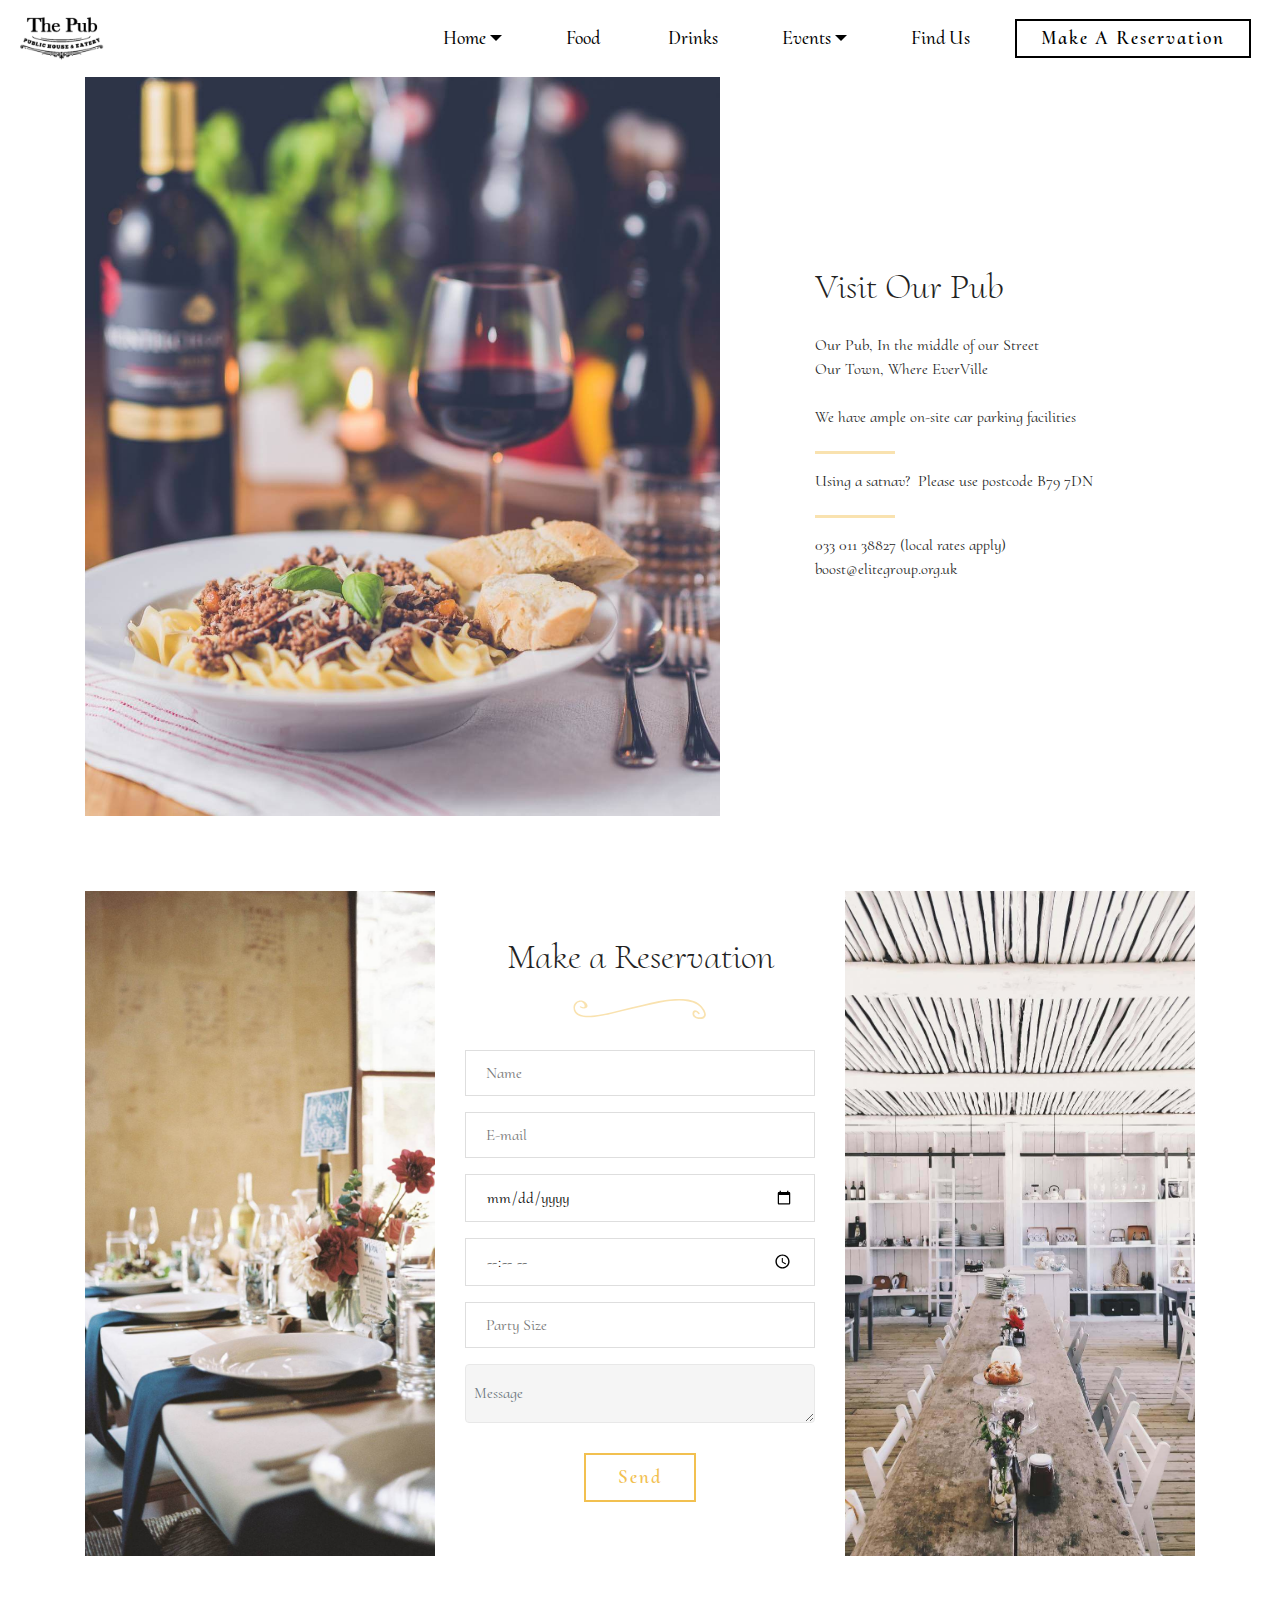
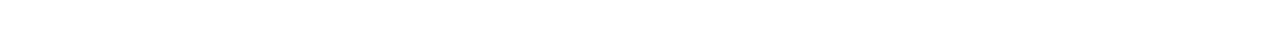
==== commit 30a5fdaf: "create github pages" ====
--- a/contactus.html
+++ b/contactus.html
@@ -46,8 +46,8 @@
             </div>
         </button>
       <div class="collapse navbar-collapse" id="navbarSupportedContent">
-            <ul class="navbar-nav nav-dropdown" data-app-modern-menu="true"><li class="nav-item dropdown open">
-                    <a class="nav-link link text-black dropdown-toggle display-4" href="index.html" data-toggle="dropdown-submenu">
+            <ul class="navbar-nav nav-dropdown" data-app-modern-menu="true"><li class="nav-item dropdown">
+                    <a class="nav-link link text-black dropdown-toggle display-4" href="index.html" data-toggle="dropdown-submenu" aria-expanded="false">
                         Home
                     </a><div class="dropdown-menu"><a class="text-black dropdown-item display-4" href="page5.html#features5-13">Our Facilities</a></div>
                 </li>
@@ -117,7 +117,7 @@
                 </div>
                 
                 <div data-form-alert="" hidden="">Please check your email to ensure we can accommodate you, your table is not confirmed until you receive this from us.  We look forward to seeing you.</div>
-                <form class="mbr-form" action="https://mobirise.com/" method="post" data-form-title="My Mobirise Form"><input type="hidden" name="email" data-form-email="true" value="bquzpO6K/EusyhkdiQmdaglAelBS90ZQhPuC3KwXK9ehjJkeuoJwjwUpBHG5tUkxVpfo8wDH6x375YNwjKyZgTLEEHDEZHj/1K1MYFsFNm4sWl0BpMAi1bgBf//wkIWW" data-form-field="E-mail">
+                <form class="mbr-form" action="https://mobirise.com/" method="post" data-form-title="My Mobirise Form"><input type="hidden" name="email" data-form-email="true" value="SpHk1tLHfhCFG9o0BTIt0PGIqEET/b5zM5TV3IXgFWh4F/Oesy0xeBgXOt7IkoHXT4SB2l5iNtFNEn/mC5eK6Vs38jvEK+TaMUE55L4MqhaZydY/iT/K8eic84BwDbO6" data-form-field="E-mail">
                     <div class="input-wrap" data-for="name">
                         <input type="text" class="field display-7" name="name" placeholder="Name" data-form-field="Name" required="" id="name-form2-k">
                     </div>
